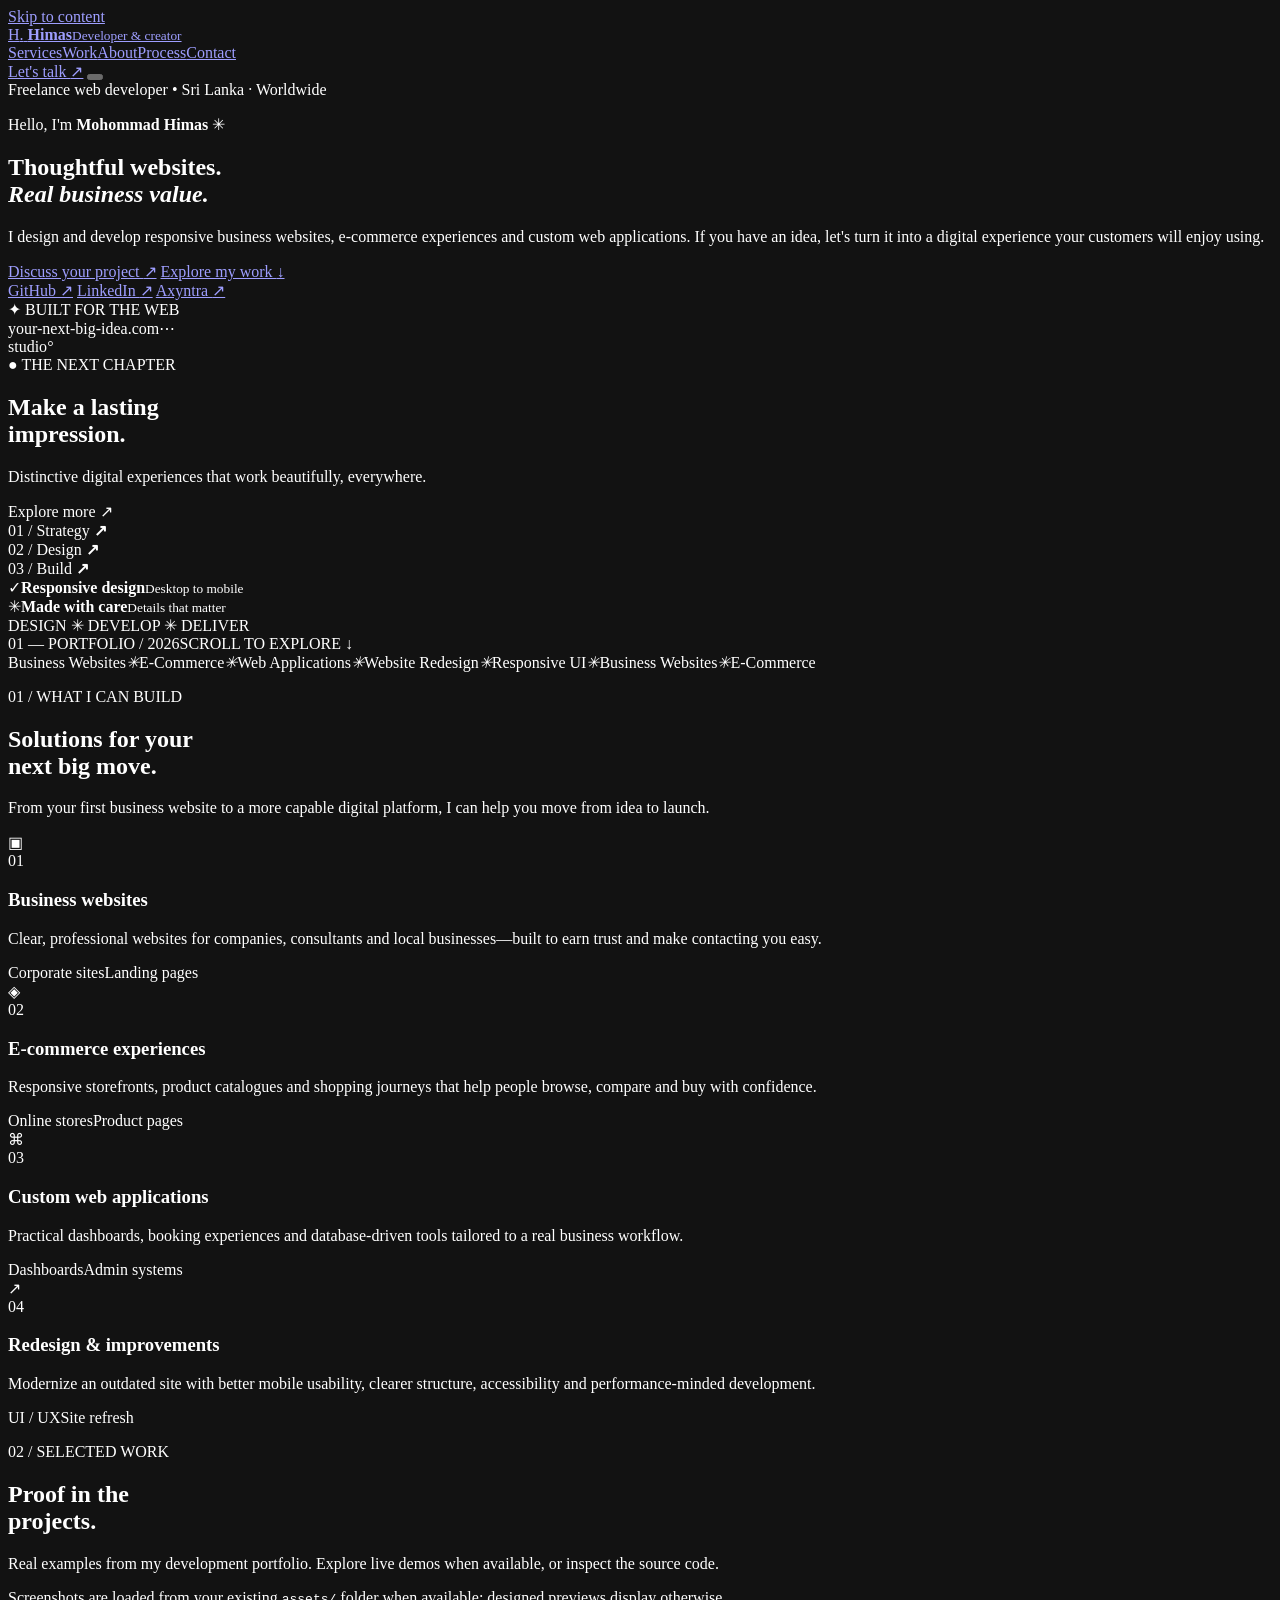
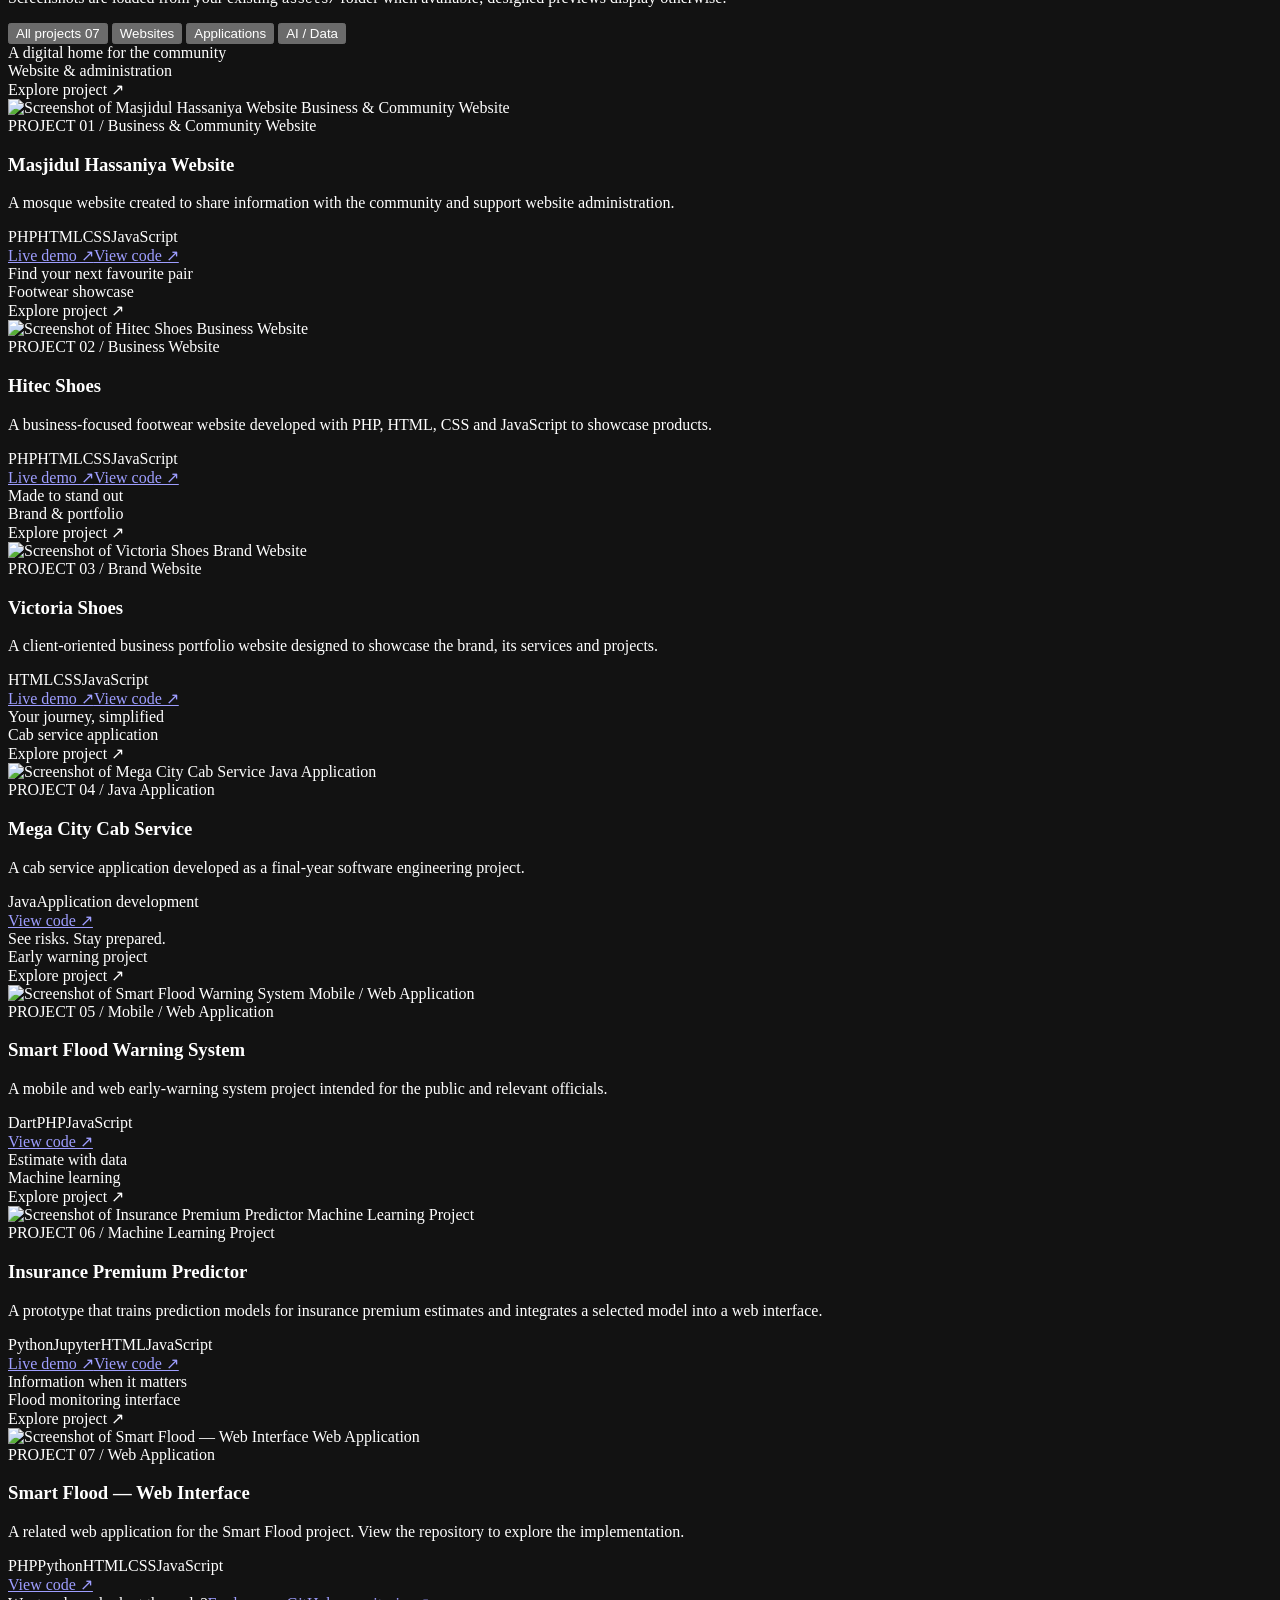
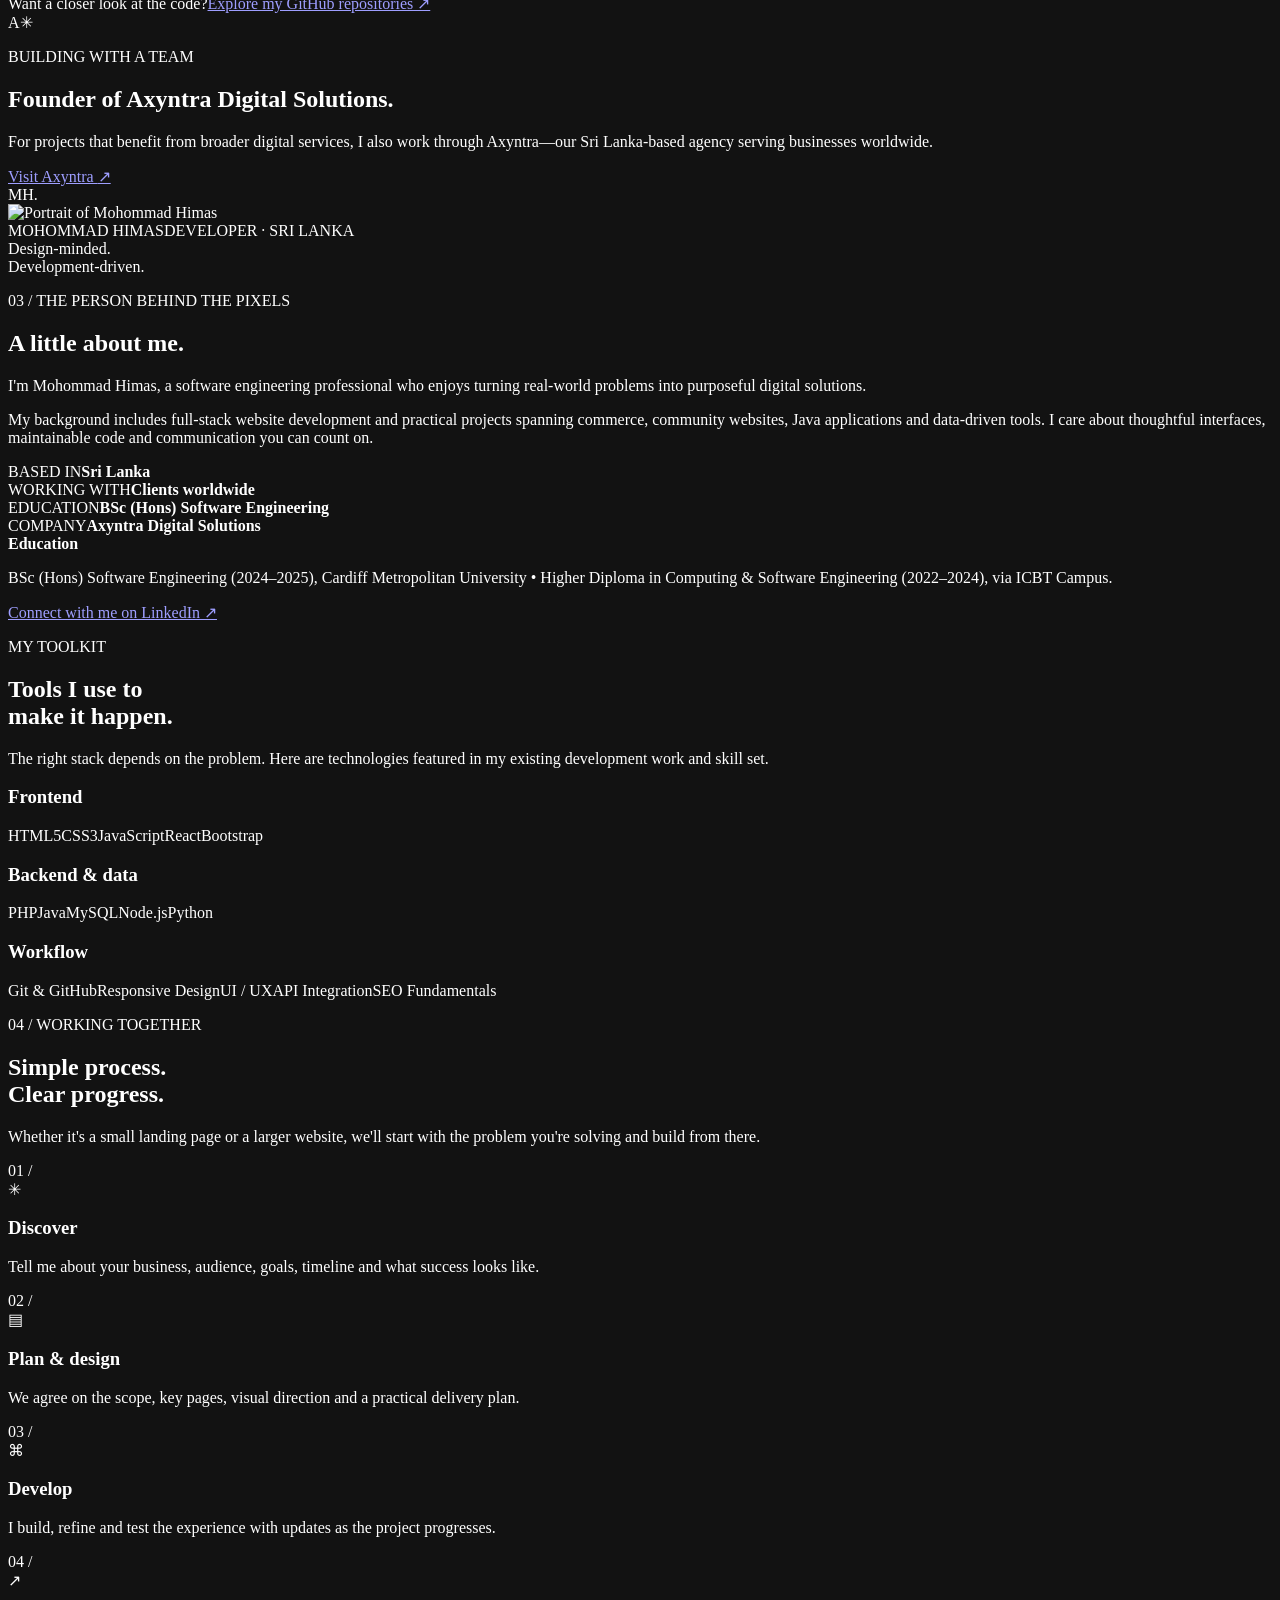
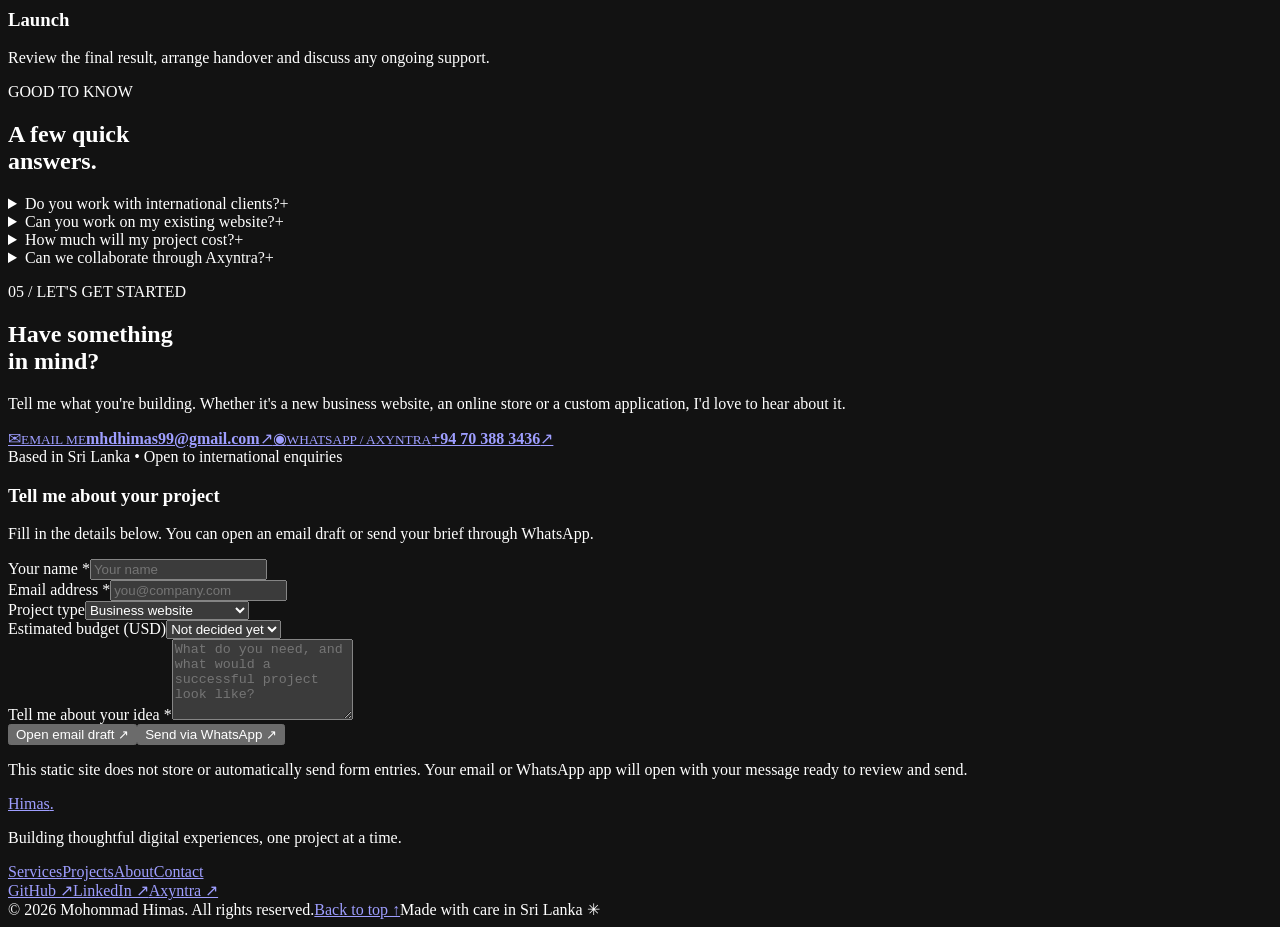
==== index.html @ d4a55860 "Add files via upload" ====
<!doctype html>
<html lang="en">
<head>
  <meta charset="utf-8">
  <meta name="viewport" content="width=device-width, initial-scale=1">
  <meta name="theme-color" content="#090d18">
  <meta name="color-scheme" content="dark">
  <meta name="description" content="Mohommad Himas is a Sri Lanka-based freelance web developer and founder of Axyntra Digital Solutions. Explore business websites, e-commerce projects and custom web apps, and request a project quote.">
  <meta name="author" content="Mohommad Himas">
  <meta name="robots" content="index, follow">
  <link rel="canonical" href="https://himazs.github.io/Himas/">
  <meta property="og:type" content="website">
  <meta property="og:title" content="Mohommad Himas — Freelance Web Developer">
  <meta property="og:description" content="Modern websites, e-commerce experiences and custom web applications. Browse my work and tell me about your project.">
  <meta property="og:url" content="https://himazs.github.io/Himas/">
  <meta name="twitter:card" content="summary">
  <link rel="icon" type="image/svg+xml" href="./assets/favicon.svg">
  <link rel="preconnect" href="https://fonts.googleapis.com">
  <link rel="preconnect" href="https://fonts.gstatic.com" crossorigin>
  <link href="https://fonts.googleapis.com/css2?family=DM+Sans:wght@400;500;600;700&family=Manrope:wght@400;500;600;700;800&display=swap" rel="stylesheet">
  <link rel="stylesheet" href="./styles.css">
  <script type="application/ld+json">{"@context":"https://schema.org","@type":"Person","name":"Mohommad Himas","jobTitle":"Freelance Web Developer","url":"https://himazs.github.io/Himas/","email":"mailto:mhdhimas99@gmail.com","worksFor":{"@type":"Organization","name":"Axyntra Digital Solutions","url":"https://www.axyntra.lk/"},"sameAs":["https://github.com/Himazs","https://www.linkedin.com/in/mohammed-himas/"]}</script>
  <script src="./script.js" defer></script>
  <title>Mohommad Himas — Freelance Web Developer &amp; Axyntra Founder</title>
</head>
<body>
  <a class="skip-link" href="#main">Skip to content</a>
  <div class="site-shell">
    <header class="site-header" id="top">
      <div class="container nav-wrap">
        <a class="wordmark" href="#top" aria-label="Mohommad Himas, home">
          <span class="mark" aria-hidden="true">H<span>.</span></span>
          <span class="mark-text"><strong>Himas</strong><small>Developer &amp; creator</small></span>
        </a>
        <nav class="nav-links" id="primary-nav" aria-label="Primary navigation">
          <a href="#services">Services</a><a href="#work">Work</a><a href="#about">About</a><a href="#process">Process</a><a href="#contact">Contact</a>
        </nav>
        <a class="btn btn-small btn-header" href="#contact">Let's talk <span aria-hidden="true">↗</span></a>
        <button class="menu-toggle" type="button" aria-controls="primary-nav" aria-expanded="false" aria-label="Open navigation menu">
          <span></span><span></span><span></span>
        </button>
      </div>
    </header>

    <main id="main">
      <section class="hero" aria-labelledby="hero-title">
        <div class="hero-glow" aria-hidden="true"></div>
        <div class="container hero-grid">
          <div class="hero-copy">
            <div class="eyebrow"><span class="status-dot"></span> Freelance web developer • Sri Lanka · Worldwide</div>
            <p class="hero-hello">Hello, I'm <strong>Mohommad Himas</strong> <span class="wave" aria-hidden="true">✳</span></p>
            <h1 id="hero-title">Thoughtful websites.<br><em>Real business value.</em></h1>
            <p class="hero-description">I design and develop responsive business websites, e-commerce experiences and custom web applications. If you have an idea, let's turn it into a digital experience your customers will enjoy using.</p>
            <div class="hero-actions">
              <a href="#contact" class="btn btn-primary">Discuss your project <span aria-hidden="true">↗</span></a>
              <a href="#work" class="btn btn-outline">Explore my work <span aria-hidden="true">↓</span></a>
            </div>
            <div class="hero-socials" aria-label="Professional links">
              <a href="https://github.com/Himazs" target="_blank" rel="noopener noreferrer">GitHub <span aria-hidden="true">↗</span></a>
              <a href="https://www.linkedin.com/in/mohammed-himas/" target="_blank" rel="noopener noreferrer">LinkedIn <span aria-hidden="true">↗</span></a>
              <a href="https://www.axyntra.lk/" target="_blank" rel="noopener noreferrer">Axyntra <span aria-hidden="true">↗</span></a>
            </div>
          </div>
          <div class="hero-showcase" aria-label="Illustrative website design preview">
            <div class="orbit orbit-one"></div><div class="orbit orbit-two"></div>
            <div class="showcase-top-label"><span class="sparkle" aria-hidden="true">✦</span> BUILT FOR THE WEB</div>
            <div class="showcase-browser">
              <div class="browser-bar"><span class="browser-dots"><i></i><i></i><i></i></span><span class="browser-url">your-next-big-idea.com</span><span class="browser-menu">⋯</span></div>
              <div class="browser-inside">
                <div class="browser-header"><span class="demo-logo">studio<span>°</span></span><div class="demo-nav"><span></span><span></span><span></span></div><span class="demo-cta"></span></div>
                <div class="demo-main"><div class="demo-badge">● THE NEXT CHAPTER</div><h2>Make a <span>lasting</span><br>impression.</h2><p>Distinctive digital experiences that work beautifully, everywhere.</p><div class="demo-button">Explore more <span>↗</span></div></div>
                <div class="demo-cards"><div><span>01 /</span> Strategy <b>↗</b></div><div><span>02 /</span> Design <b>↗</b></div><div><span>03 /</span> Build <b>↗</b></div></div>
              </div>
            </div>
            <div class="float-card float-card-a"><span class="mini-ico">✓</span><span><strong>Responsive design</strong><small>Desktop to mobile</small></span></div>
            <div class="float-card float-card-b"><span class="mini-star">✳</span><span><strong>Made with care</strong><small>Details that matter</small></span></div>
            <div class="showcase-footer">DESIGN <span>✳</span> DEVELOP <span>✳</span> DELIVER</div>
          </div>
        </div>
        <div class="container hero-bottom"><span>01 — PORTFOLIO / 2026</span><span>SCROLL TO EXPLORE <span aria-hidden="true">↓</span></span></div>
      </section>

      <section class="ticker" aria-label="Primary services"><div class="ticker-inner"><span>Business Websites</span><i>✳</i><span>E-Commerce</span><i>✳</i><span>Web Applications</span><i>✳</i><span>Website Redesign</span><i>✳</i><span>Responsive UI</span><i>✳</i><span>Business Websites</span><i>✳</i><span>E-Commerce</span></div></section>

      <section class="section services-section" id="services" aria-labelledby="services-title">
        <div class="container">
          <div class="section-top"><div><p class="section-kicker"><span>01</span> / WHAT I CAN BUILD</p><h2 id="services-title" class="section-heading">Solutions for your<br><span>next big move.</span></h2></div><p class="section-intro">From your first business website to a more capable digital platform, I can help you move from idea to launch.</p></div>
          <div class="services-grid">
            <article class="service-card"><div class="service-icon">▣</div><div class="service-number">01</div><h3>Business websites</h3><p>Clear, professional websites for companies, consultants and local businesses—built to earn trust and make contacting you easy.</p><div class="service-tags"><span>Corporate sites</span><span>Landing pages</span></div></article>
            <article class="service-card"><div class="service-icon">◈</div><div class="service-number">02</div><h3>E-commerce experiences</h3><p>Responsive storefronts, product catalogues and shopping journeys that help people browse, compare and buy with confidence.</p><div class="service-tags"><span>Online stores</span><span>Product pages</span></div></article>
            <article class="service-card"><div class="service-icon">⌘</div><div class="service-number">03</div><h3>Custom web applications</h3><p>Practical dashboards, booking experiences and database-driven tools tailored to a real business workflow.</p><div class="service-tags"><span>Dashboards</span><span>Admin systems</span></div></article>
            <article class="service-card"><div class="service-icon">↗</div><div class="service-number">04</div><h3>Redesign &amp; improvements</h3><p>Modernize an outdated site with better mobile usability, clearer structure, accessibility and performance-minded development.</p><div class="service-tags"><span>UI / UX</span><span>Site refresh</span></div></article>
          </div>
        </div>
      </section>

      <section class="section work-section" id="work" aria-labelledby="work-title">
        <div class="container">
          <div class="section-top"><div><p class="section-kicker"><span>02</span> / SELECTED WORK</p><h2 class="section-heading" id="work-title">Proof in the<br><span>projects.</span></h2></div><div class="work-intro"><p>Real examples from my development portfolio. Explore live demos when available, or inspect the source code.</p><p class="work-note">Screenshots are loaded from your existing <code>assets/</code> folder when available; designed previews display otherwise.</p></div></div>
          <div class="filter-bar" role="group" aria-label="Filter portfolio projects">
            <button class="filter-chip is-active" type="button" data-filter="all" aria-pressed="true">All projects <span>07</span></button>
            <button class="filter-chip" type="button" data-filter="website" aria-pressed="false">Websites</button>
            <button class="filter-chip" type="button" data-filter="app" aria-pressed="false">Applications</button>
            <button class="filter-chip" type="button" data-filter="ai" aria-pressed="false">AI / Data</button>
          </div>
          <div class="projects-grid" id="project-grid">
            <!-- BEGIN PROJECT CARDS: editable in index.html -->
            <article class="project-card" data-category="website">
  <div class="project-visual mosque">
    <div class="project-preview" aria-hidden="true"><div class="preview-bar"><i></i><i></i><i></i></div><div class="preview-content"><div class="preview-title">A digital home for the community</div><div class="preview-subtitle">Website &amp; administration</div><div class="preview-pill">Explore project ↗</div><div class="preview-orb"></div></div></div>
    <img class="project-shot" src="./assets/mosque/palli.png" alt="Screenshot of Masjidul Hassaniya Website" loading="lazy" decoding="async">
    <span class="project-kind">Business &amp; Community Website</span>
  </div>
  <div class="project-info"><div class="project-meta">PROJECT 01 / Business &amp; Community Website</div><h3>Masjidul Hassaniya Website</h3><p>A mosque website created to share information with the community and support website administration.</p><div class="project-stack"><span>PHP</span><span>HTML</span><span>CSS</span><span>JavaScript</span></div><div class="project-links"><a href="https://www.masjidulhassaniya.lk/" target="_blank" rel="noopener noreferrer">Live demo ↗</a><a class="secondary-link" href="https://github.com/Himazs/masjidul_hasaniya_jumma_mosque" target="_blank" rel="noopener noreferrer">View code ↗</a></div></div>
</article>
<article class="project-card" data-category="website">
  <div class="project-visual hitec">
    <div class="project-preview" aria-hidden="true"><div class="preview-bar"><i></i><i></i><i></i></div><div class="preview-content"><div class="preview-title">Find your next favourite pair</div><div class="preview-subtitle">Footwear showcase</div><div class="preview-pill">Explore project ↗</div><div class="preview-orb"></div></div></div>
    <img class="project-shot" src="./assets/Hitec-Shoes/hero.png" alt="Screenshot of Hitec Shoes" loading="lazy" decoding="async">
    <span class="project-kind">Business Website</span>
  </div>
  <div class="project-info"><div class="project-meta">PROJECT 02 / Business Website</div><h3>Hitec Shoes</h3><p>A business-focused footwear website developed with PHP, HTML, CSS and JavaScript to showcase products.</p><div class="project-stack"><span>PHP</span><span>HTML</span><span>CSS</span><span>JavaScript</span></div><div class="project-links"><a href="https://himazs.github.io/Hitec-Shoes/" target="_blank" rel="noopener noreferrer">Live demo ↗</a><a class="secondary-link" href="https://github.com/Himazs/Hitec-Shoes" target="_blank" rel="noopener noreferrer">View code ↗</a></div></div>
</article>
<article class="project-card" data-category="website">
  <div class="project-visual victoria">
    <div class="project-preview" aria-hidden="true"><div class="preview-bar"><i></i><i></i><i></i></div><div class="preview-content"><div class="preview-title">Made to stand out</div><div class="preview-subtitle">Brand &amp; portfolio</div><div class="preview-pill">Explore project ↗</div><div class="preview-orb"></div></div></div>
    <img class="project-shot" src="./assets/Victoria/hero.png" alt="Screenshot of Victoria Shoes" loading="lazy" decoding="async">
    <span class="project-kind">Brand Website</span>
  </div>
  <div class="project-info"><div class="project-meta">PROJECT 03 / Brand Website</div><h3>Victoria Shoes</h3><p>A client-oriented business portfolio website designed to showcase the brand, its services and projects.</p><div class="project-stack"><span>HTML</span><span>CSS</span><span>JavaScript</span></div><div class="project-links"><a href="https://himazs.github.io/Victoria_Shoes/" target="_blank" rel="noopener noreferrer">Live demo ↗</a><a class="secondary-link" href="https://github.com/Himazs/Victoria_Shoes" target="_blank" rel="noopener noreferrer">View code ↗</a></div></div>
</article>
<article class="project-card" data-category="app">
  <div class="project-visual megacity">
    <div class="project-preview" aria-hidden="true"><div class="preview-bar"><i></i><i></i><i></i></div><div class="preview-content"><div class="preview-title">Your journey, simplified</div><div class="preview-subtitle">Cab service application</div><div class="preview-pill">Explore project ↗</div><div class="preview-orb"></div></div></div>
    <img class="project-shot" src="./assets/Megacity/cab.png" alt="Screenshot of Mega City Cab Service" loading="lazy" decoding="async">
    <span class="project-kind">Java Application</span>
  </div>
  <div class="project-info"><div class="project-meta">PROJECT 04 / Java Application</div><h3>Mega City Cab Service</h3><p>A cab service application developed as a final-year software engineering project.</p><div class="project-stack"><span>Java</span><span>Application development</span></div><div class="project-links"><a class="secondary-link" href="https://github.com/Himazs/MegacitycabService" target="_blank" rel="noopener noreferrer">View code ↗</a></div></div>
</article>
<article class="project-card" data-category="app">
  <div class="project-visual flood">
    <div class="project-preview" aria-hidden="true"><div class="preview-bar"><i></i><i></i><i></i></div><div class="preview-content"><div class="preview-title">See risks. Stay prepared.</div><div class="preview-subtitle">Early warning project</div><div class="preview-pill">Explore project ↗</div><div class="preview-orb"></div></div></div>
    <img class="project-shot" src="./assets/Smart_Flood/home.png" alt="Screenshot of Smart Flood Warning System" loading="lazy" decoding="async">
    <span class="project-kind">Mobile / Web Application</span>
  </div>
  <div class="project-info"><div class="project-meta">PROJECT 05 / Mobile / Web Application</div><h3>Smart Flood Warning System</h3><p>A mobile and web early-warning system project intended for the public and relevant officials.</p><div class="project-stack"><span>Dart</span><span>PHP</span><span>JavaScript</span></div><div class="project-links"><a class="secondary-link" href="https://github.com/Himazs/Smart_Flood" target="_blank" rel="noopener noreferrer">View code ↗</a></div></div>
</article>
<article class="project-card" data-category="ai">
  <div class="project-visual insurance">
    <div class="project-preview" aria-hidden="true"><div class="preview-bar"><i></i><i></i><i></i></div><div class="preview-content"><div class="preview-title">Estimate with data</div><div class="preview-subtitle">Machine learning</div><div class="preview-pill">Explore project ↗</div><div class="preview-orb"></div></div></div>
    <img class="project-shot" src="./assets/Insurance/iq.png" alt="Screenshot of Insurance Premium Predictor" loading="lazy" decoding="async">
    <span class="project-kind">Machine Learning Project</span>
  </div>
  <div class="project-info"><div class="project-meta">PROJECT 06 / Machine Learning Project</div><h3>Insurance Premium Predictor</h3><p>A prototype that trains prediction models for insurance premium estimates and integrates a selected model into a web interface.</p><div class="project-stack"><span>Python</span><span>Jupyter</span><span>HTML</span><span>JavaScript</span></div><div class="project-links"><a href="https://himazs.github.io/Insurance_Amount_Prediction/" target="_blank" rel="noopener noreferrer">Live demo ↗</a><a class="secondary-link" href="https://github.com/Himazs/Insurance_Amount_Prediction" target="_blank" rel="noopener noreferrer">View code ↗</a></div></div>
</article>
<article class="project-card" data-category="app">
  <div class="project-visual floodweb">
    <div class="project-preview" aria-hidden="true"><div class="preview-bar"><i></i><i></i><i></i></div><div class="preview-content"><div class="preview-title">Information when it matters</div><div class="preview-subtitle">Flood monitoring interface</div><div class="preview-pill">Explore project ↗</div><div class="preview-orb"></div></div></div>
    <img class="project-shot" src="./assets/Smart_Flood/web.png" alt="Screenshot of Smart Flood — Web Interface" loading="lazy" decoding="async">
    <span class="project-kind">Web Application</span>
  </div>
  <div class="project-info"><div class="project-meta">PROJECT 07 / Web Application</div><h3>Smart Flood — Web Interface</h3><p>A related web application for the Smart Flood project. View the repository to explore the implementation.</p><div class="project-stack"><span>PHP</span><span>Python</span><span>HTML</span><span>CSS</span><span>JavaScript</span></div><div class="project-links"><a class="secondary-link" href="https://github.com/Himazs/Smart_Flood_Webapp" target="_blank" rel="noopener noreferrer">View code ↗</a></div></div>
</article>
            <!-- END PROJECT CARDS -->
          </div>
          <div class="work-bottom"><span>Want a closer look at the code?</span><a href="https://github.com/Himazs?tab=repositories" target="_blank" rel="noopener noreferrer" class="text-link">Explore my GitHub repositories ↗</a></div>
        </div>
      </section>

      <section class="agency-strip" aria-labelledby="agency-title"><div class="container agency-grid"><div class="agency-logo" aria-hidden="true">A<span>✳</span></div><div><p class="section-kicker">BUILDING WITH A TEAM</p><h2 id="agency-title">Founder of <span>Axyntra Digital Solutions.</span></h2><p>For projects that benefit from broader digital services, I also work through Axyntra—our Sri Lanka-based agency serving businesses worldwide.</p></div><a href="https://www.axyntra.lk/" class="btn btn-outline agency-btn" target="_blank" rel="noopener noreferrer">Visit Axyntra <span aria-hidden="true">↗</span></a></div></section>

      <section class="section about-section" id="about" aria-labelledby="about-title"><div class="container about-grid">
        <div class="about-visual"><div class="portrait-panel"><div class="portrait-halo"></div><div class="portrait-monogram" aria-hidden="true">MH<span>.</span></div><img class="portrait-image" src="./profile.png" alt="Portrait of Mohommad Himas" loading="lazy"><div class="portrait-caption"><span>MOHOMMAD HIMAS</span><span>DEVELOPER · SRI LANKA</span></div></div><div class="about-note">Design-minded.<br><span>Development-driven.</span></div></div>
        <div class="about-copy"><p class="section-kicker"><span>03</span> / THE PERSON BEHIND THE PIXELS</p><h2 id="about-title" class="section-heading">A little about <span>me.</span></h2><p class="about-lead">I'm Mohommad Himas, a software engineering professional who enjoys turning real-world problems into purposeful digital solutions.</p><p>My background includes full-stack website development and practical projects spanning commerce, community websites, Java applications and data-driven tools. I care about thoughtful interfaces, maintainable code and communication you can count on.</p><div class="facts-grid"><div><span class="fact-label">BASED IN</span><strong>Sri Lanka</strong></div><div><span class="fact-label">WORKING WITH</span><strong>Clients worldwide</strong></div><div><span class="fact-label">EDUCATION</span><strong>BSc (Hons) Software Engineering</strong></div><div><span class="fact-label">COMPANY</span><strong>Axyntra Digital Solutions</strong></div></div><div class="education-note"><strong>Education</strong><p>BSc (Hons) Software Engineering (2024–2025), Cardiff Metropolitan University • Higher Diploma in Computing &amp; Software Engineering (2022–2024), via ICBT Campus.</p></div><a class="text-link" href="https://www.linkedin.com/in/mohammed-himas/" target="_blank" rel="noopener noreferrer">Connect with me on LinkedIn ↗</a></div>
      </div></section>

      <section class="section toolkit-section" aria-labelledby="toolkit-title"><div class="container toolkit-wrap"><div><p class="section-kicker">MY TOOLKIT</p><h2 class="section-heading" id="toolkit-title">Tools I use to<br><span>make it happen.</span></h2><p class="toolkit-intro">The right stack depends on the problem. Here are technologies featured in my existing development work and skill set.</p></div><div class="toolkit-items"><div class="toolkit-group"><h3>Frontend</h3><div class="chips"><span>HTML5</span><span>CSS3</span><span>JavaScript</span><span>React</span><span>Bootstrap</span></div></div><div class="toolkit-group"><h3>Backend &amp; data</h3><div class="chips"><span>PHP</span><span>Java</span><span>MySQL</span><span>Node.js</span><span>Python</span></div></div><div class="toolkit-group"><h3>Workflow</h3><div class="chips"><span>Git &amp; GitHub</span><span>Responsive Design</span><span>UI / UX</span><span>API Integration</span><span>SEO Fundamentals</span></div></div></div></div></section>

      <section class="section process-section" id="process" aria-labelledby="process-title"><div class="container"><div class="section-top"><div><p class="section-kicker"><span>04</span> / WORKING TOGETHER</p><h2 class="section-heading" id="process-title">Simple process.<br><span>Clear progress.</span></h2></div><p class="section-intro">Whether it's a small landing page or a larger website, we'll start with the problem you're solving and build from there.</p></div><div class="process-grid"><div class="process-step"><span class="step-index">01 /</span><div class="step-symbol">✳</div><h3>Discover</h3><p>Tell me about your business, audience, goals, timeline and what success looks like.</p></div><div class="process-step"><span class="step-index">02 /</span><div class="step-symbol">▤</div><h3>Plan &amp; design</h3><p>We agree on the scope, key pages, visual direction and a practical delivery plan.</p></div><div class="process-step"><span class="step-index">03 /</span><div class="step-symbol">⌘</div><h3>Develop</h3><p>I build, refine and test the experience with updates as the project progresses.</p></div><div class="process-step"><span class="step-index">04 /</span><div class="step-symbol">↗</div><h3>Launch</h3><p>Review the final result, arrange handover and discuss any ongoing support.</p></div></div></div></section>

      <section class="section faq-section" aria-labelledby="faq-title"><div class="container faq-grid"><div><p class="section-kicker">GOOD TO KNOW</p><h2 class="section-heading" id="faq-title">A few quick<br><span>answers.</span></h2></div><div class="faq-list"><details><summary>Do you work with international clients?<span>+</span></summary><p>Yes. I'm based in Sri Lanka and open to discussing remote website and application projects with clients worldwide.</p></details><details><summary>Can you work on my existing website?<span>+</span></summary><p>Yes. Share the website URL and the improvements you need. I'll review the scope and suggest a suitable approach.</p></details><details><summary>How much will my project cost?<span>+</span></summary><p>Pricing depends on the required pages, features, integrations and delivery timeline. Send your requirements for a tailored quotation.</p></details><details><summary>Can we collaborate through Axyntra?<span>+</span></summary><p>Yes. For wider digital needs, we can discuss working through Axyntra Digital Solutions.</p></details></div></div></section>

      <section class="section contact-section" id="contact" aria-labelledby="contact-title"><div class="container contact-grid"><div class="contact-copy"><p class="section-kicker"><span>05</span> / LET'S GET STARTED</p><h2 class="section-heading" id="contact-title">Have something<br><span>in mind?</span></h2><p>Tell me what you're building. Whether it's a new business website, an online store or a custom application, I'd love to hear about it.</p><div class="contact-methods"><a href="mailto:mhdhimas99@gmail.com"><span class="contact-method-icon">✉</span><span><small>EMAIL ME</small><strong>mhdhimas99@gmail.com</strong></span><span class="method-arrow">↗</span></a><a href="https://wa.me/94703883436" target="_blank" rel="noopener noreferrer"><span class="contact-method-icon">◉</span><span><small>WHATSAPP / AXYNTRA</small><strong>+94 70 388 3436</strong></span><span class="method-arrow">↗</span></a></div><div class="contact-outro">Based in Sri Lanka <span>•</span> Open to international enquiries</div></div>
        <div class="form-panel"><div class="form-heading"><h3>Tell me about your project</h3><p>Fill in the details below. You can open an email draft or send your brief through WhatsApp.</p></div><form id="inquiry-form"><div class="form-row"><div class="field"><label for="client-name">Your name <span>*</span></label><input id="client-name" name="name" type="text" autocomplete="name" required maxlength="120" placeholder="Your name"></div><div class="field"><label for="client-email">Email address <span>*</span></label><input id="client-email" name="email" type="email" autocomplete="email" required maxlength="180" placeholder="you@company.com"></div></div><div class="form-row"><div class="field"><label for="project-kind">Project type</label><select id="project-kind" name="type"><option value="Business website">Business website</option><option value="E-commerce website">E-commerce website</option><option value="Custom web app">Custom web application</option><option value="Website redesign">Website redesign</option><option value="Other / not sure">Other / not sure</option></select></div><div class="field"><label for="project-budget">Estimated budget (USD)</label><select id="project-budget" name="budget"><option value="Not decided">Not decided yet</option><option value="Under $250">Under $250</option><option value="$250–$500">$250–$500</option><option value="$500–$1,000">$500–$1,000</option><option value="$1,000–$3,000">$1,000–$3,000</option><option value="$3,000+">$3,000+</option></select></div></div><div class="field"><label for="project-details">Tell me about your idea <span>*</span></label><textarea id="project-details" name="details" rows="5" required minlength="10" maxlength="3000" placeholder="What do you need, and what would a successful project look like?"></textarea></div><div class="form-actions"><button type="submit" class="btn btn-primary">Open email draft <span aria-hidden="true">↗</span></button><button class="btn btn-outline" type="button" id="whatsapp-brief">Send via WhatsApp <span aria-hidden="true">↗</span></button></div><p class="form-disclaimer" id="form-notice" role="status">This static site does not store or automatically send form entries. Your email or WhatsApp app will open with your message ready to review and send.</p></form></div>
      </div></section>
    </main>

    <footer class="site-footer"><div class="container"><div class="footer-top"><div><a class="footer-brand" href="#top">Himas<span>.</span></a><p>Building thoughtful digital experiences, one project at a time.</p></div><div class="footer-links" aria-label="Footer links"><a href="#services">Services</a><a href="#work">Projects</a><a href="#about">About</a><a href="#contact">Contact</a></div><div class="footer-links" aria-label="External links"><a href="https://github.com/Himazs" target="_blank" rel="noopener noreferrer">GitHub ↗</a><a href="https://www.linkedin.com/in/mohammed-himas/" target="_blank" rel="noopener noreferrer">LinkedIn ↗</a><a href="https://www.axyntra.lk/" target="_blank" rel="noopener noreferrer">Axyntra ↗</a></div></div><div class="footer-bottom"><span>© <span id="year">2026</span> Mohommad Himas. All rights reserved.</span><a href="#top">Back to top ↑</a><span>Made with care in Sri Lanka ✳</span></div></div></footer>
  </div>
</body>
</html>
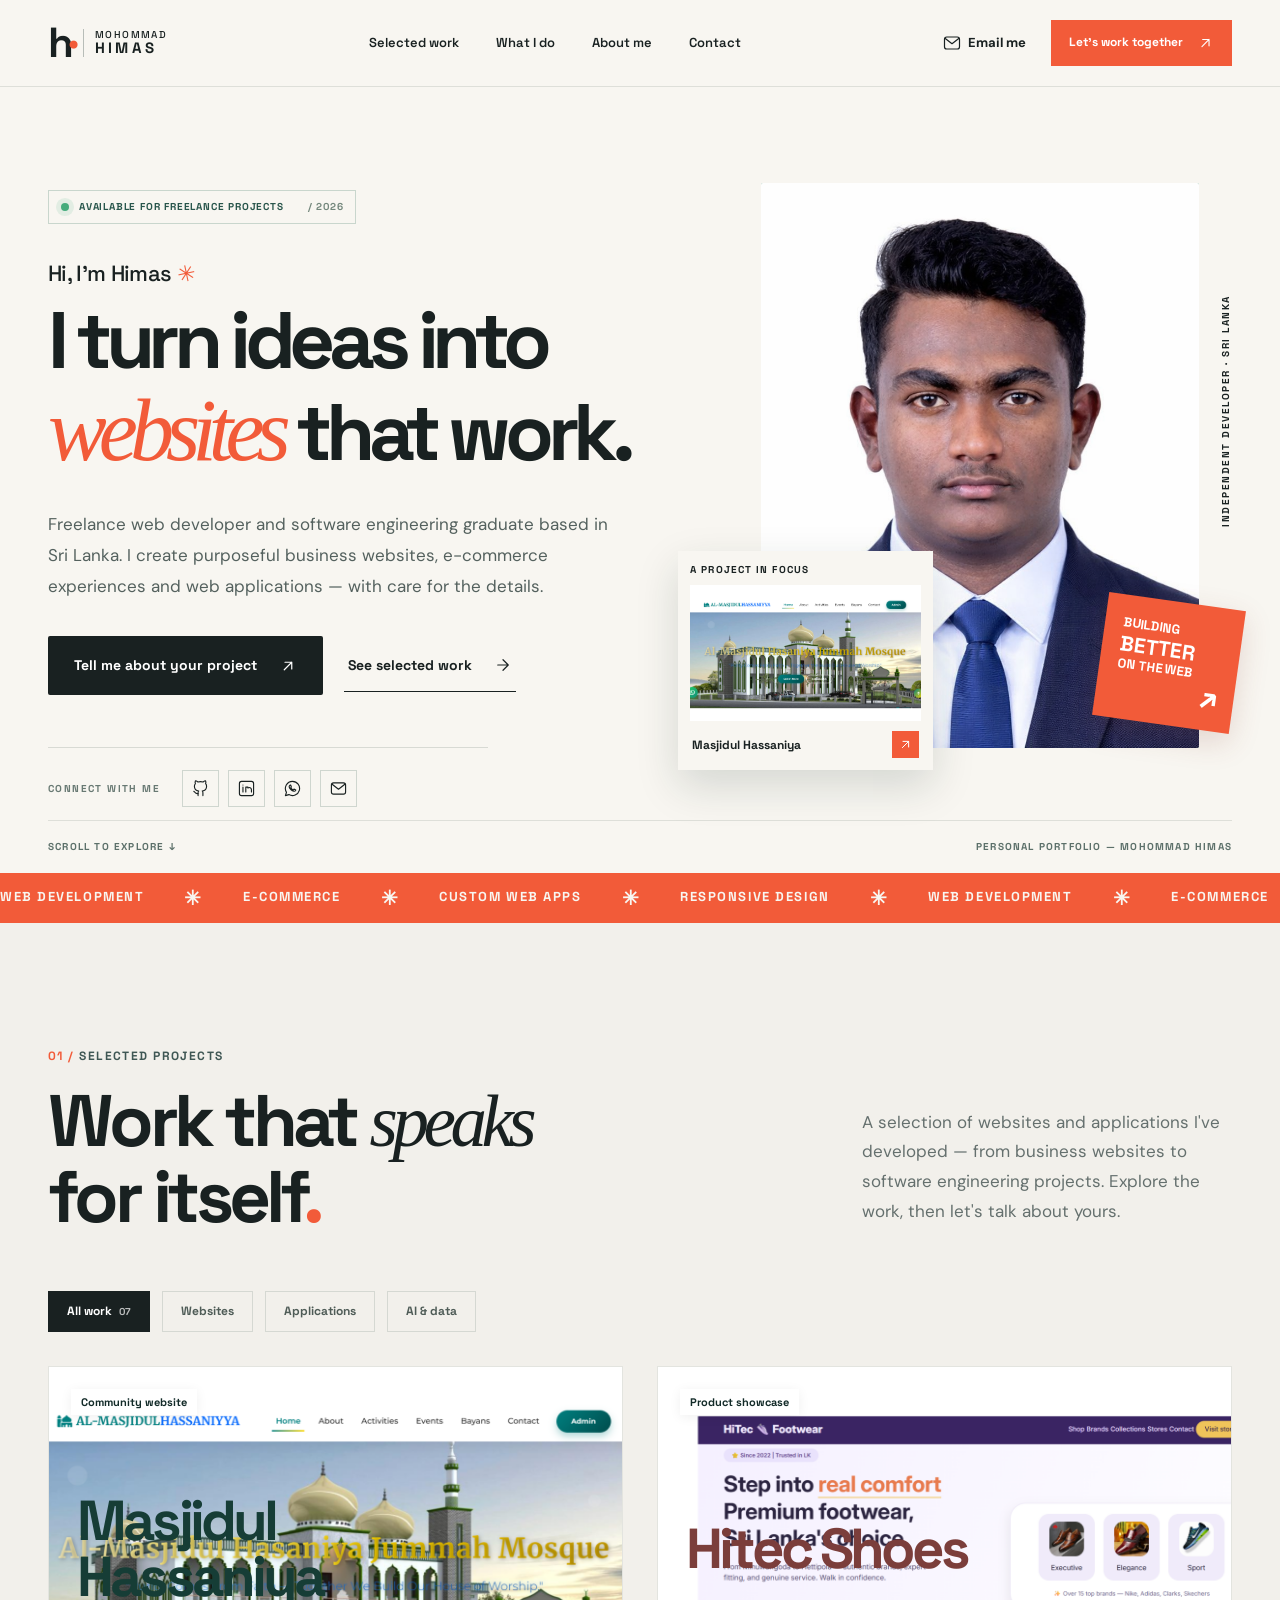
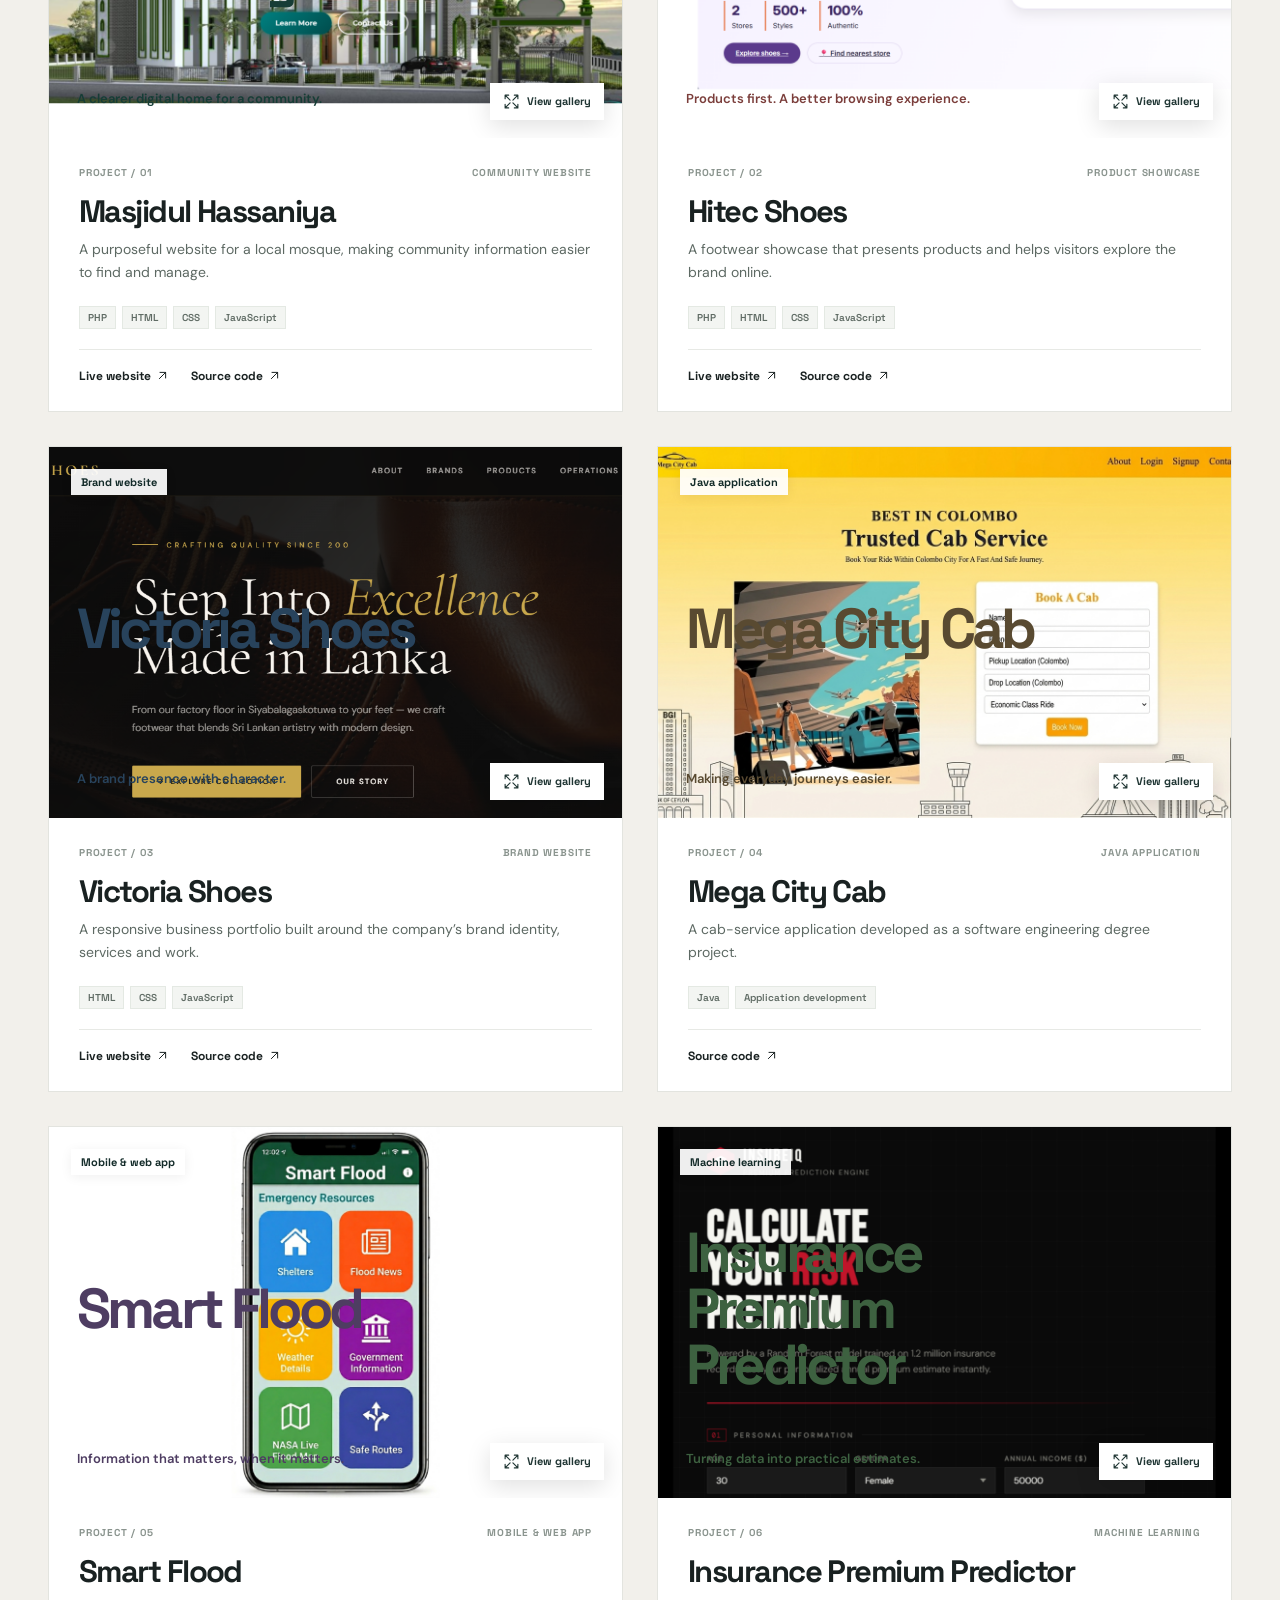
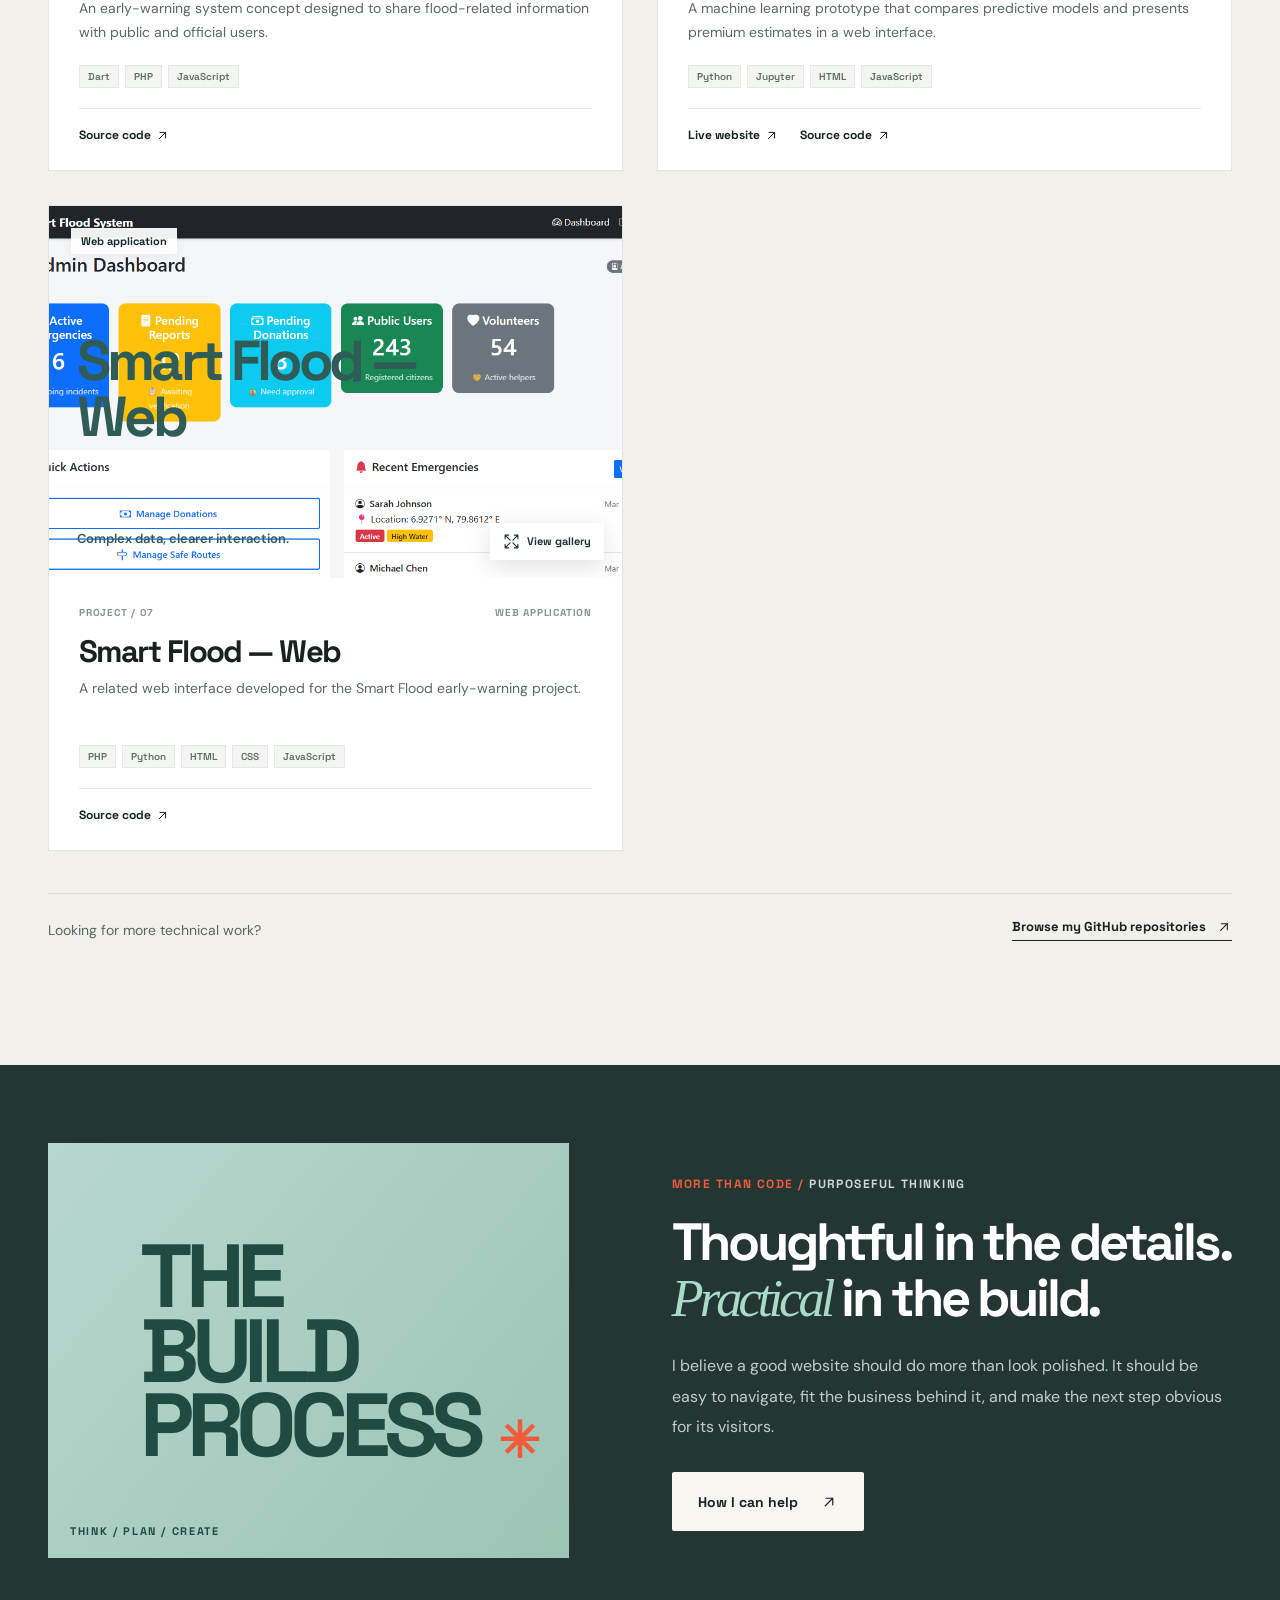
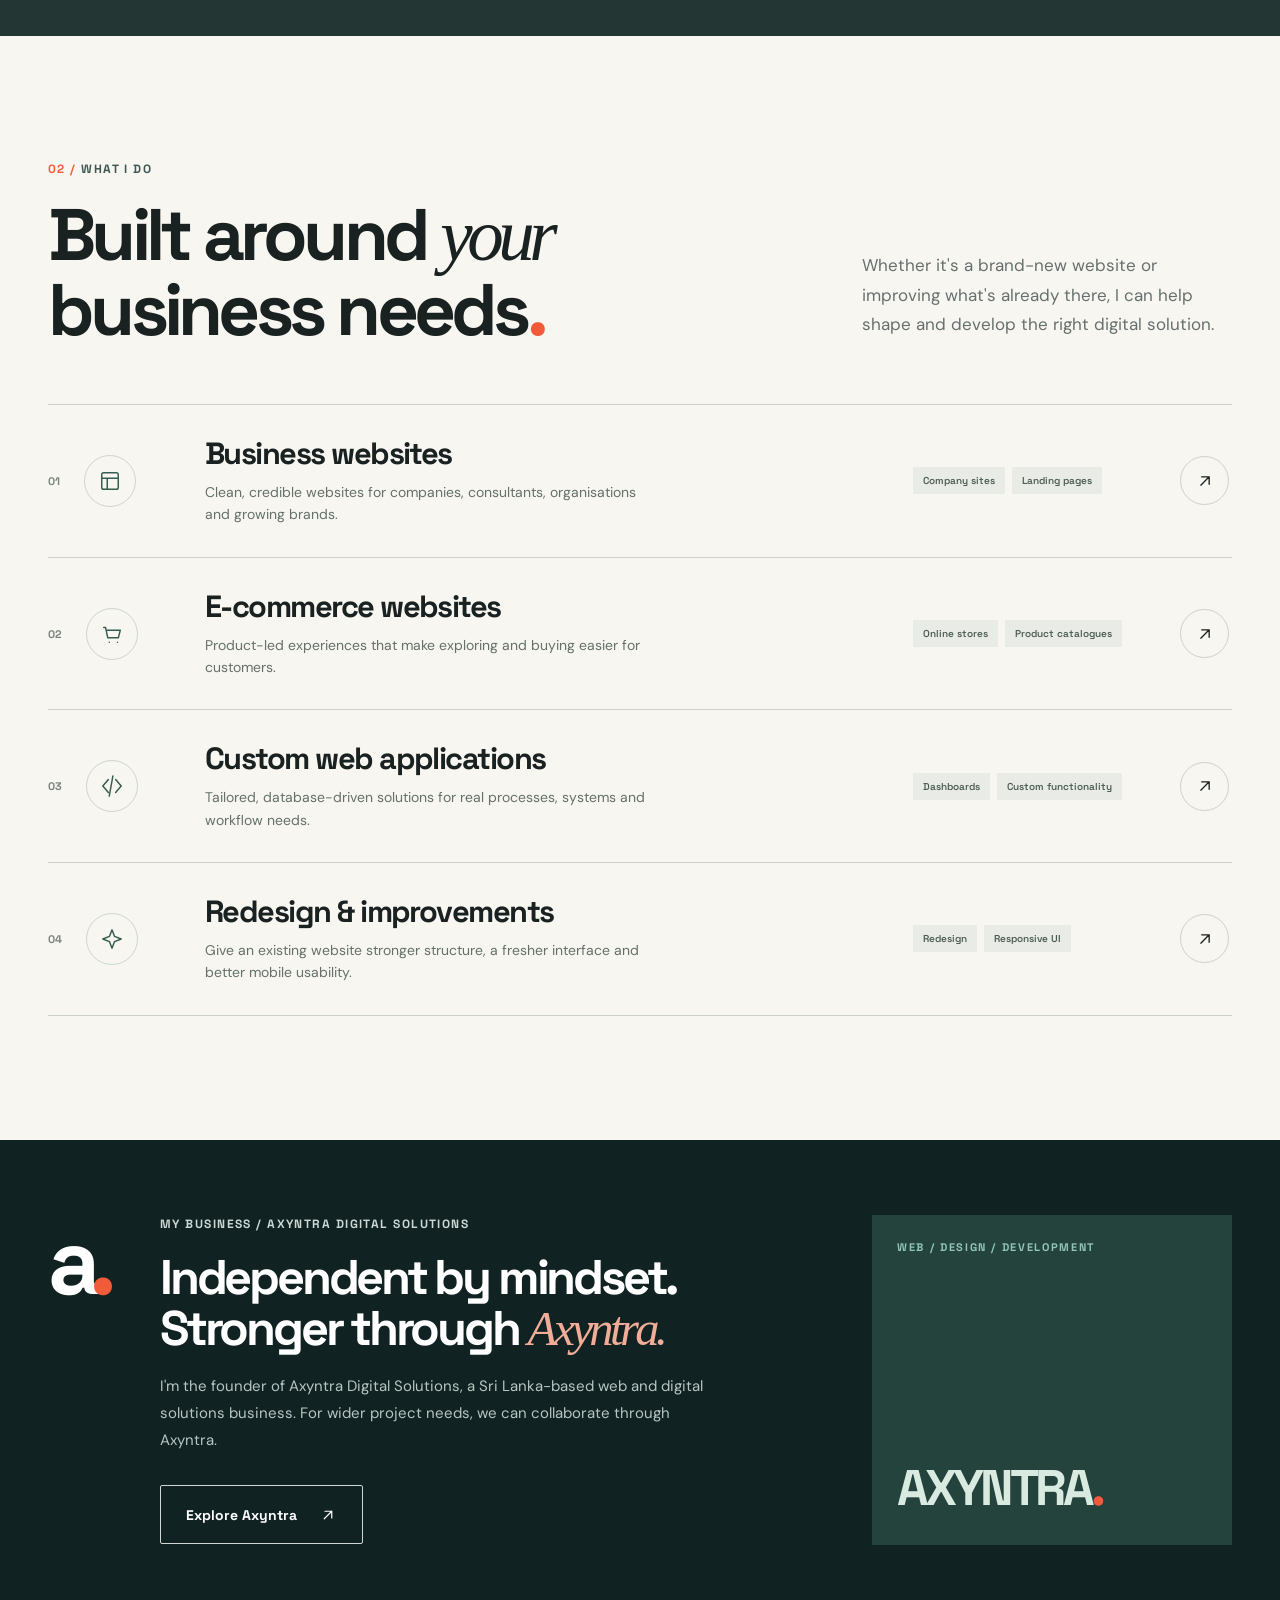
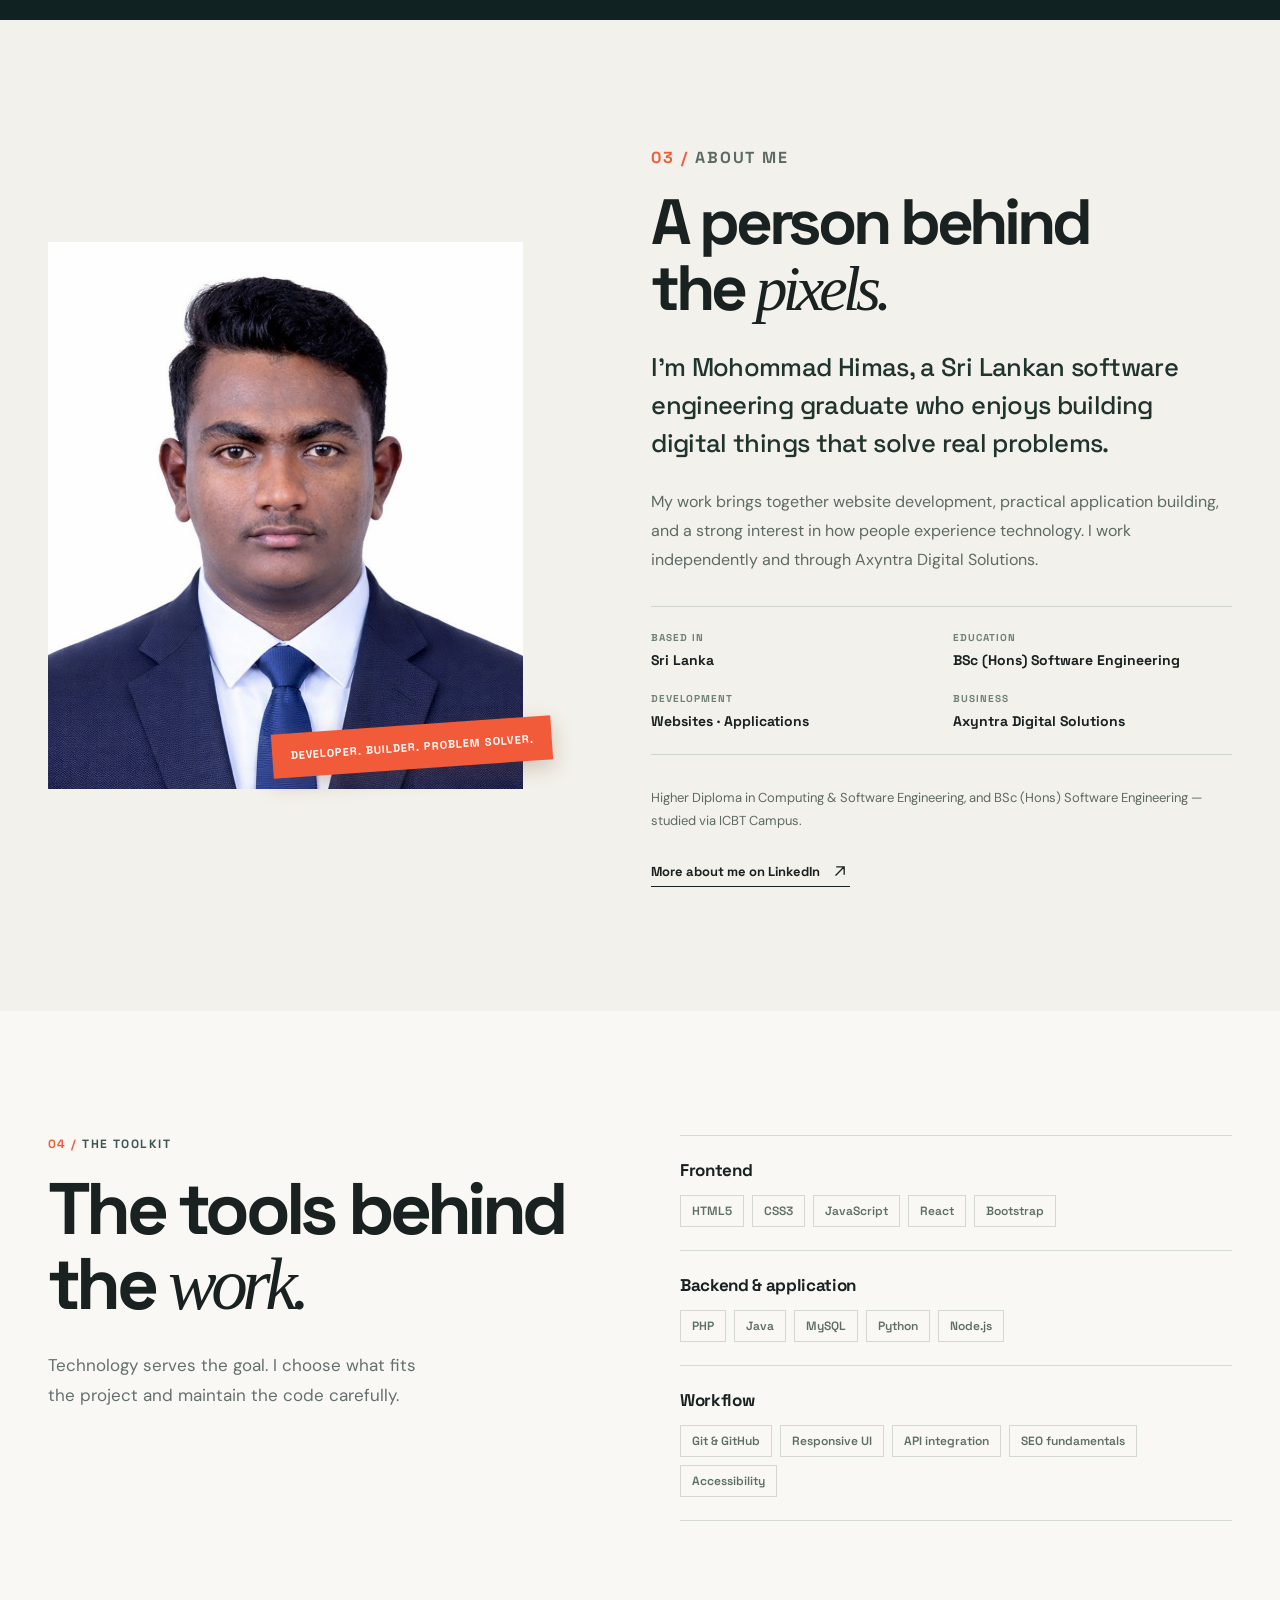
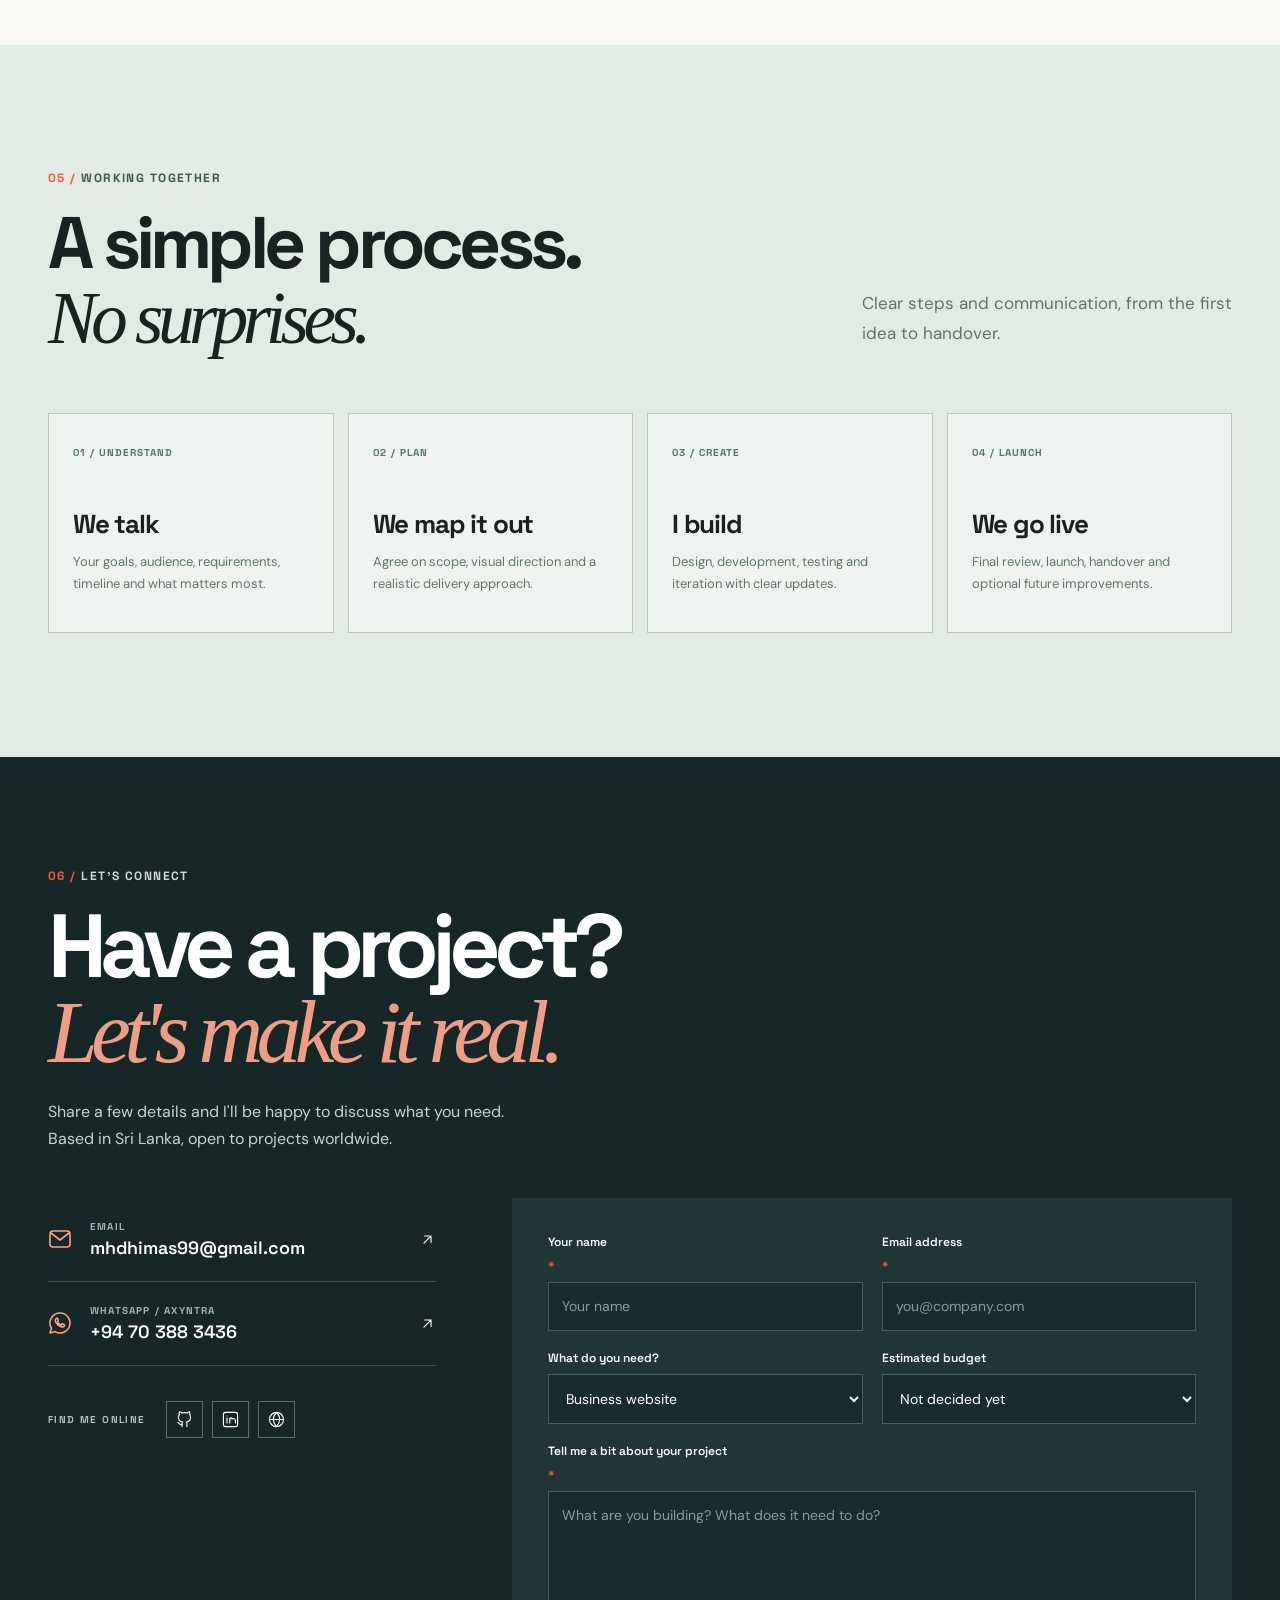
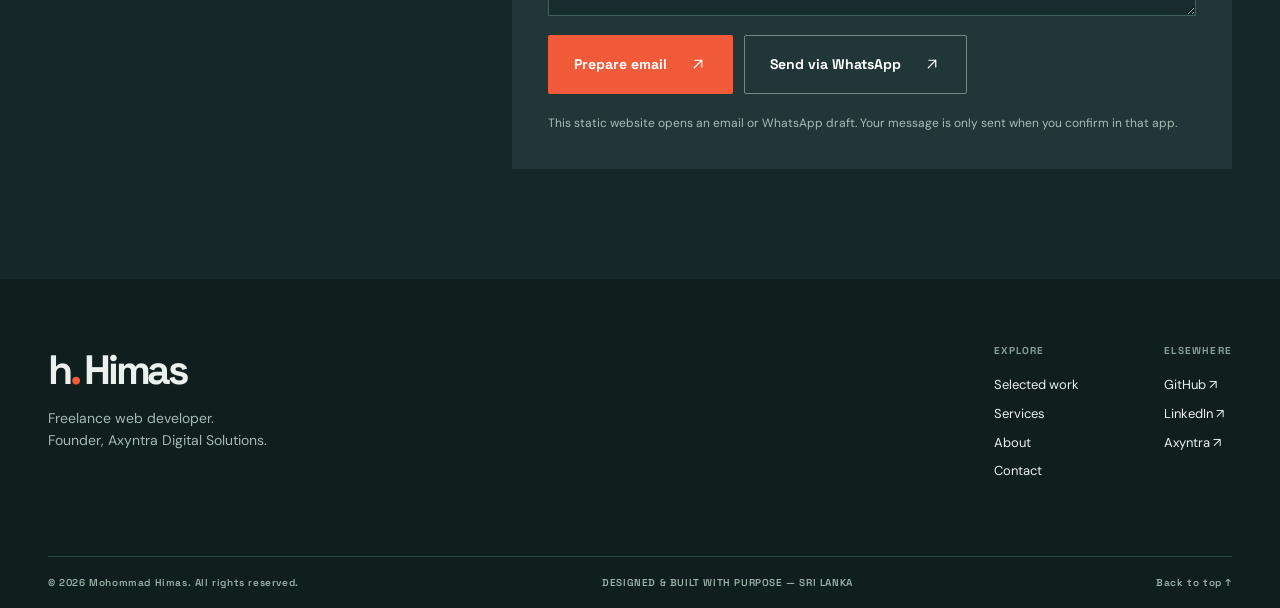
==== commit 063ac23d: "Update index.html" ====
--- a/index.html
+++ b/index.html
@@ -3,189 +3,461 @@
 <head>
   <meta charset="utf-8">
   <meta name="viewport" content="width=device-width, initial-scale=1">
-  <meta name="theme-color" content="#090d18">
-  <meta name="color-scheme" content="dark">
-  <meta name="description" content="Mohommad Himas is a Sri Lanka-based freelance web developer and founder of Axyntra Digital Solutions. Explore business websites, e-commerce projects and custom web apps, and request a project quote.">
+  <meta name="theme-color" content="#f8f6f1">
+  <meta name="description" content="Mohommad Himas — Sri Lanka-based freelance web developer and founder of Axyntra Digital Solutions. Explore real websites, applications and development projects. Request a website quotation.">
   <meta name="author" content="Mohommad Himas">
-  <meta name="robots" content="index, follow">
+  <meta name="robots" content="index,follow">
   <link rel="canonical" href="https://himazs.github.io/Himas/">
   <meta property="og:type" content="website">
-  <meta property="og:title" content="Mohommad Himas — Freelance Web Developer">
-  <meta property="og:description" content="Modern websites, e-commerce experiences and custom web applications. Browse my work and tell me about your project.">
+  <meta property="og:title" content="Mohommad Himas | Freelance Web Developer">
+  <meta property="og:description" content="Websites, e-commerce and practical digital products. View my projects and start a conversation.">
   <meta property="og:url" content="https://himazs.github.io/Himas/">
   <meta name="twitter:card" content="summary">
-  <link rel="icon" type="image/svg+xml" href="./assets/favicon.svg">
+  <link rel="icon" href="./assets/favicon.svg" type="image/svg+xml">
   <link rel="preconnect" href="https://fonts.googleapis.com">
   <link rel="preconnect" href="https://fonts.gstatic.com" crossorigin>
-  <link href="https://fonts.googleapis.com/css2?family=DM+Sans:wght@400;500;600;700&family=Manrope:wght@400;500;600;700;800&display=swap" rel="stylesheet">
-  <link rel="stylesheet" href="./styles.css">
-  <script type="application/ld+json">{"@context":"https://schema.org","@type":"Person","name":"Mohommad Himas","jobTitle":"Freelance Web Developer","url":"https://himazs.github.io/Himas/","email":"mailto:mhdhimas99@gmail.com","worksFor":{"@type":"Organization","name":"Axyntra Digital Solutions","url":"https://www.axyntra.lk/"},"sameAs":["https://github.com/Himazs","https://www.linkedin.com/in/mohammed-himas/"]}</script>
-  <script src="./script.js" defer></script>
-  <title>Mohommad Himas — Freelance Web Developer &amp; Axyntra Founder</title>
+  <link href="https://fonts.googleapis.com/css2?family=DM+Sans:wght@400;500;600;700&family=Space+Grotesk:wght@400;500;600;700&display=swap" rel="stylesheet">
+  <style>
+/* HIMAS — portfolio v3 | pure CSS, no framework or icon CDN */
+:root{--paper:#f8f6f1;--paper2:#efeee9;--ink:#192121;--muted:#65706e;--edge:#dedfd9;--orange:#f25b39;--dark:#172627;--teal:#bddecf;--serif:Georgia,'Times New Roman',serif;--display:'Space Grotesk',Arial,sans-serif;--body:'DM Sans',Arial,sans-serif;--ease:cubic-bezier(.22,1,.36,1)}
+*{box-sizing:border-box}html{scroll-behavior:smooth}body{margin:0;background:var(--paper);color:var(--ink);font-family:var(--body);line-height:1.6;-webkit-font-smoothing:antialiased}button,input,select,textarea{font:inherit}button{cursor:pointer}button:disabled{cursor:not-allowed}a{color:inherit;text-decoration:none}img{max-width:100%;display:block}h1,h2,h3,h4,p{margin-top:0}::selection{background:#f9cbbd;color:#152426}.container{width:min(1360px,calc(100% - 96px));margin-inline:auto}.icon-library{position:absolute;width:0;height:0;overflow:hidden}.icon{width:20px;height:20px;fill:none;stroke:currentColor;stroke-width:1.6;stroke-linecap:round;stroke-linejoin:round;flex:none}.skip-link{position:fixed;z-index:500;top:-60px;left:20px;background:var(--orange);padding:12px 20px;color:#fff}.skip-link:focus{top:16px}:focus-visible{outline:3px solid #168d99;outline-offset:3px}.section{padding:124px 0;scroll-margin-top:85px}.eyebrow{font-family:var(--display);font-weight:700;letter-spacing:.12em;font-size:12px;color:#3f5754;text-transform:uppercase}.eyebrow span{color:var(--orange)}.eyebrow-inverse{color:#cbd8d4}.section-title{font-family:var(--display);font-size:clamp(44px,5.7vw,86px);line-height:1.025;font-weight:700;letter-spacing:-.065em;margin:18px 0 0}.section-title em,.contact-heading h2 em,.studio-copy h2 em,.agency-main h2 em{font-family:var(--serif);font-style:italic;font-weight:400;letter-spacing:-.075em}.accent-point{color:var(--orange)}.section-heading-row{display:flex;align-items:end;justify-content:space-between;gap:80px;margin-bottom:56px}.section-summary{max-width:370px;color:var(--muted);font-size:17px;line-height:1.75;margin:0 0 8px}.button{display:inline-flex;align-items:center;justify-content:center;gap:22px;font-family:var(--display);font-weight:700;font-size:14px;min-height:59px;padding:15px 25px;border-radius:2px;border:1px solid transparent;transition:transform .25s ease,background-color .25s ease,color .25s ease,border-color .25s ease;white-space:nowrap}.button .icon{width:18px;height:18px}.button:hover{transform:translateY(-3px)}.button-dark{background:var(--ink);color:#fff}.button-dark:hover{background:#304647}.button-text{padding-inline:4px;border:none;border-bottom:1px solid var(--ink);border-radius:0;min-height:49px}.button-light{background:var(--paper);color:var(--dark)}.button-orange{background:var(--orange);color:white}.button-orange:hover{background:#d94827}.button-ghost{border-color:#748985;color:#fff;background:transparent}.button-ghost:hover{background:#ffffff18}.button-line-light{border-color:#d1d8d3;color:#fff}.button-line-light:hover{background:#ffffff16}
+/* Header */
+.site-header{position:sticky;top:0;z-index:90;background:rgba(248,246,241,.96);backdrop-filter:blur(20px);border-bottom:1px solid var(--edge)}.header-inner{height:86px;display:flex;align-items:center;justify-content:space-between;gap:30px}.brand{display:flex;align-items:center;gap:11px;flex:none}.brand-monogram{font-family:var(--display);font-size:42px;font-weight:700;letter-spacing:-.13em;line-height:1}.brand-monogram span{color:var(--orange)}.brand-label{border-left:1px solid #b8bdb8;padding-left:11px;font-family:var(--display);line-height:1.12;font-size:10px;font-weight:500;letter-spacing:.14em}.brand-label strong{font-size:15px;letter-spacing:.21em}.desktop-nav{display:flex;gap:37px;align-items:center}.desktop-nav a{font-family:var(--display);font-weight:600;font-size:13px;transition:color .2s}.desktop-nav a:hover,.header-email:hover{color:var(--orange)}.header-right{display:flex;align-items:center;gap:25px}.header-email{display:inline-flex;gap:7px;font-size:13px;font-weight:700;align-items:center}.header-email .icon{width:18px;height:18px}.nav-cta{display:flex;align-items:center;gap:14px;background:var(--orange);color:white;padding:12px 18px;font-family:var(--display);font-weight:700;font-size:12px;min-height:46px;transition:background .2s}.nav-cta:hover{background:#cf482b}.nav-cta .icon{width:17px}.menu-toggle{display:none;border:1px solid var(--edge);background:transparent;width:42px;height:42px;align-items:center;justify-content:center}.mobile-nav[hidden]{display:none!important}.mobile-nav{display:grid;gap:0;border-top:1px solid var(--edge);background:var(--paper);padding:8px 30px 20px}.mobile-nav a{padding:13px 0;font-weight:700;border-bottom:1px solid var(--edge)}
+/* Hero — portrait + genuine project screenshot rather than a fictional browser mockup */
+.hero{position:relative;overflow:hidden;padding-top:78px;background:var(--paper)}.hero-layout{display:grid;grid-template-columns:1.03fr .97fr;gap:42px;min-height:655px}.hero-copy{padding-top:25px;z-index:2}.hero-availability{display:inline-flex;align-items:center;gap:10px;border:1px solid #c9d6cd;border-radius:0;padding:8px 12px;font-family:var(--display);font-size:10px;font-weight:700;letter-spacing:.08em;color:#28554b}.status-pulse{background:#46ac7c;width:8px;height:8px;border-radius:50%;box-shadow:0 0 0 5px #46ac7c1f}.availability-year{margin-left:14px;color:#73877c}.hero-intro{font-family:var(--display);font-size:22px;letter-spacing:-.03em;font-weight:500;margin:32px 0 10px}.hand-drawn{color:var(--orange);display:inline-block;transform:rotate(-12deg)}.hero h1{font-family:var(--display);font-size:clamp(60px,6.25vw,106px);line-height:.99;letter-spacing:-.08em;font-weight:700;max-width:765px;margin:0 0 28px}.hero h1 em{color:var(--orange);font:italic 400 1.1em var(--serif);letter-spacing:-.09em;white-space:nowrap}.hero-desc{font-size:17px;line-height:1.82;color:#54615e;max-width:560px;margin-bottom:34px}.hero-buttons{display:flex;align-items:center;flex-wrap:wrap;gap:21px}.hero-social-row{border-top:1px solid #d8dad4;margin-top:52px;padding-top:22px;display:flex;align-items:center;gap:22px;max-width:440px}.hero-social-row>span,.contact-social>span{font:700 10px var(--display);letter-spacing:.14em;color:#687973}.social-set{display:flex;gap:9px;align-items:center}.social-link{display:grid;place-items:center;border:1px solid #cfd6cf;width:37px;height:37px;color:var(--ink);transition:background .2s,color .2s,border-color .2s,transform .2s}.social-link .icon{width:17px;height:17px}.social-link:hover{color:#fff;background:var(--ink);border-color:var(--ink);transform:translateY(-2px)}.hero-stage{position:relative;align-self:stretch;margin-bottom:50px;min-height:590px}.hero-photo{position:absolute;top:18px;right:6%;bottom:22px;left:15%;background:#c4d4ca;overflow:hidden;border-radius:2px}.portrait-graphic{position:absolute;inset:0;background:#b6d6ca;display:flex;align-items:center;justify-content:center;overflow:hidden}.portrait-graphic:before{content:"";width:500px;height:500px;border-radius:50%;border:1px solid rgba(23,38,39,.2);position:absolute;transform:translate(60px,-80px);box-shadow:0 0 0 60px #9dc8ba44,0 0 0 120px #9dc8ba24}.pg-letter{font:700 400px/1 var(--display);color:#1d4a4330;letter-spacing:-.14em}.pg-seal{position:absolute;left:9%;bottom:13%;font:700 13px/1.35 var(--display);letter-spacing:.13em}.pg-index{position:absolute;right:8%;top:8%;font:700 11px var(--display);letter-spacing:.11em}.hero-portrait,.about-photo img,.studio-photo img,.agency-image img{position:absolute;inset:0;width:100%;height:100%;object-fit:cover;opacity:0;transition:opacity .35s}.hero-portrait.image-ready,.about-photo img.image-ready,.studio-photo img.image-ready,.agency-image img.image-ready{opacity:1}.hero-project-mini{position:absolute;left:0;bottom:0;width:255px;padding:12px;background:var(--paper);box-shadow:0 16px 40px #162e2a27;z-index:5}.mini-title{font:700 10px var(--display);letter-spacing:.11em;display:block;margin:0 0 9px}.mini-image{height:136px;overflow:hidden;position:relative;background:#31584d}.mini-image-fallback{height:100%;background:linear-gradient(135deg,#2d6459,#16392e);color:#bce6d7;padding:18px;font:700 21px/1.05 var(--display);display:flex;align-items:end;letter-spacing:-.04em}.mini-image img{position:absolute;inset:0;width:100%;height:100%;object-fit:cover;opacity:0;transition:opacity .3s}.mini-image img.image-ready{opacity:1}.mini-bottom{display:flex;justify-content:space-between;align-items:center;padding:10px 2px 0;font:700 12px var(--display)}.mini-bottom a{background:var(--orange);color:white;display:grid;place-items:center;width:27px;height:27px}.mini-bottom .icon{width:15px;height:15px}.hero-vertical{writing-mode:vertical-rl;transform:rotate(180deg);position:absolute;right:0;top:130px;font:700 10px var(--display);letter-spacing:.15em}.hero-sticker{position:absolute;right:-1%;bottom:45px;background:var(--orange);color:white;font:700 13px/1.2 var(--display);transform:rotate(8deg);padding:20px 18px;width:138px;height:124px;box-shadow:0 10px 30px #873d2d2e}.hero-sticker strong{font-size:21px}.hero-sticker>span{position:absolute;bottom:14px;right:15px;font-size:30px}.hero-baseline{display:flex;justify-content:space-between;border-top:1px solid var(--edge);padding:19px 0 20px;font:700 10px var(--display);letter-spacing:.12em;color:#5c706a}.marquee{background:var(--orange);color:var(--paper);overflow:hidden;padding:15px 0}.marquee-inner{display:flex;justify-content:space-around;gap:40px;min-width:1000px;width:100%;font:700 13px var(--display);letter-spacing:.12em;white-space:nowrap}.marquee b{font-size:20px;line-height:1}
+/* Work cards */
+.section-work{background:#f2f0eb}.filters{display:flex;flex-wrap:wrap;gap:12px;margin-bottom:34px}.filter-btn{border:1px solid #d5d8d2;background:transparent;color:#4f5c57;min-height:41px;padding:0 18px;font:700 12px var(--display);transition:background .2s,color .2s,border-color .2s}.filter-btn span{font-size:10px;opacity:.7;margin-left:4px}.filter-btn.active,.filter-btn:hover{background:var(--ink);color:#fff;border-color:var(--ink)}.project-grid{display:grid;grid-template-columns:repeat(2,minmax(0,1fr));gap:34px}.project-card{background:#fff;border:1px solid #e3e4df;min-width:0;transition:transform .3s var(--ease),box-shadow .3s var(--ease)}.project-card:hover{transform:translateY(-5px);box-shadow:0 15px 28px rgba(18,32,30,.08)}.project-card[hidden]{display:none!important}.project-media{position:relative;height:clamp(260px,29vw,415px);overflow:hidden}.project-media-fallback{position:absolute;inset:0;padding:28px;overflow:hidden;display:flex;flex-direction:column;justify-content:space-between}.theme-mint{background:#a3d9c9;color:#163d36}.theme-rose{background:#e9c9bf;color:#7b3e3b}.theme-blue{background:#a9c0d9;color:#28435c}.theme-sand{background:#dccba9;color:#594a31}.theme-purple{background:#c5b4d8;color:#4e3d62}.theme-green{background:#bed9b5;color:#3d6140}.theme-sky{background:#acd8d5;color:#305c58}.fallback-number{font:700 11px var(--display);letter-spacing:.14em}.fallback-display{z-index:2;font:700 clamp(37px,4.4vw,76px)/.99 var(--display);letter-spacing:-.068em;max-width:80%;overflow-wrap:anywhere}.fallback-line{z-index:2;font-size:13px;font-weight:600}.fallback-halo{position:absolute;right:-16%;top:-24%;width:70%;aspect-ratio:1;border:1px solid currentColor;border-radius:50%;opacity:.15;box-shadow:0 0 0 42px #ffffff40,0 0 0 100px #ffffff20}.project-cover{position:absolute;inset:0;width:100%;height:100%;object-fit:cover;opacity:0;transition:opacity .4s,transform .5s var(--ease)}.project-cover.image-ready{opacity:1}.project-card:hover .project-cover.image-ready{transform:scale(1.025)}.project-type{position:absolute;left:22px;top:22px;z-index:3;display:inline-flex;padding:6px 10px;font:700 11px var(--display);color:#132b29;background:#ffffffec;box-shadow:0 2px 12px #00000010}.project-cover.image-ready~.project-type{background:#ffffffed}.gallery-open{display:flex;align-items:center;gap:7px;position:absolute;right:18px;bottom:18px;z-index:4;background:#fff;color:#203634;font:700 11px var(--display);padding:10px 13px;border:none;box-shadow:0 6px 24px #00000020}.gallery-open .icon{width:17px;height:17px}.gallery-open:hover{background:var(--orange);color:#fff}.project-card-body{padding:28px 30px 27px}.project-topline{display:flex;justify-content:space-between;gap:12px;color:#8a948e;font:700 10px var(--display);letter-spacing:.08em;text-transform:uppercase}.project-card h3{font:700 31px/1.12 var(--display);letter-spacing:-.05em;margin:15px 0 9px}.project-card-body>p{font-size:14px;line-height:1.7;color:#5d6963;min-height:50px;margin-bottom:18px}.project-tags{display:flex;flex-wrap:wrap;gap:6px;margin-bottom:20px}.project-tags span{padding:4px 8px;background:#f3f5f2;border:1px solid #e4e9e3;color:#5f6b64;font:600 10px var(--display)}.project-actions{display:flex;flex-wrap:wrap;gap:21px;border-top:1px solid #e7e9e5;padding-top:18px}.project-actions a{font:700 12px var(--display);display:inline-flex;align-items:center;gap:4px}.project-actions a:hover{color:var(--orange)}.project-actions .icon{width:15px;height:15px}.project-footer{display:flex;justify-content:space-between;align-items:center;border-top:1px solid var(--edge);margin-top:42px;padding-top:24px;gap:20px}.project-footer p{color:#5b6561;font-size:14px;margin:0}.project-footer a,.inline-arrow{display:inline-flex;align-items:center;gap:10px;font:700 13px var(--display);border-bottom:1px solid currentColor;padding-bottom:5px}.project-footer a:hover,.inline-arrow:hover{color:var(--orange)}.project-footer .icon{width:16px;height:16px}
+/* Editorial workspace interlude */
+.studio-banner{background:#233634;color:#fff;padding:78px 0}.studio-grid{display:grid;grid-template-columns:.93fr 1fr;gap:clamp(60px,8vw,140px);align-items:center}.studio-photo{height:415px;position:relative;overflow:hidden;background:#c5d8ca}.studio-photo-art{position:absolute;inset:0;background:linear-gradient(130deg,#b7d7ce,#9cc4b5);display:flex;align-items:center;justify-content:center;color:#1f4b42}.studio-photo-art>span:first-child{font:700 clamp(55px,7vw,118px)/.83 var(--display);letter-spacing:-.08em;position:relative}.orange-star{color:var(--orange);position:absolute;right:-55px;bottom:0;font-size:50px}.art-small{position:absolute;left:22px;bottom:20px;font:700 11px var(--display);letter-spacing:.15em}.studio-copy h2{font:700 clamp(43px,4.1vw,72px)/1.07 var(--display);letter-spacing:-.06em;max-width:650px;margin:18px 0 25px}.studio-copy h2 em{color:#a8dbc8}.studio-copy>p{color:#c0ceca;max-width:570px;font-size:16px;line-height:1.9;margin-bottom:30px}
+/* Services list */
+.services-section{background:var(--paper)}.service-list{border-top:1px solid #ccd0ca}.service-row{display:grid;grid-template-columns:135px 1fr 245px 52px;gap:22px;align-items:center;padding:31px 0;border-bottom:1px solid #ccd0ca;transition:padding .25s ease}.service-row:hover{padding-left:12px}.service-left{display:flex;align-items:center;gap:24px}.service-left>span:first-child{font:700 11px var(--display);color:#79847f}.service-ico{width:52px;height:52px;display:grid;place-items:center;border:1px solid #ccd6cf;border-radius:50%;color:#365b51}.service-ico .icon{width:22px;height:22px}.service-row h3{font:700 clamp(23px,2.4vw,38px)/1.2 var(--display);letter-spacing:-.05em;margin-bottom:8px}.service-row p{font-size:14px;color:#64706a;max-width:440px;margin:0}.service-tags{display:flex;flex-wrap:wrap;gap:7px}.service-tags span{background:#e9ece6;padding:7px 10px;font:600 10px var(--display);color:#4c5d55}.service-link{display:grid;place-items:center;width:49px;height:49px;border:1px solid #ccd2cb;border-radius:50%;transition:all .2s}.service-link:hover{background:var(--orange);border-color:var(--orange);color:#fff}
+/* Agency */
+.agency-band{background:#102222;color:#fff;padding:75px 0}.agency-layout{display:grid;grid-template-columns:72px minmax(0,1fr) 360px;gap:40px;align-items:center}.agency-symbol{font:700 94px/1 var(--display);color:white;letter-spacing:-.14em;align-self:start}.agency-symbol span,.orange-dot{color:var(--orange)}.agency-main h2{font:700 clamp(36px,3.8vw,65px)/1.05 var(--display);letter-spacing:-.066em;margin:18px 0}.agency-main h2 em{color:#f2ad98}.agency-main p:not(.eyebrow){font-size:15px;color:#b8c6c1;max-width:550px;line-height:1.8}.agency-main .button{margin-top:16px}.agency-image{min-height:330px;height:100%;max-height:390px;background:#24433d;position:relative;overflow:hidden}.agency-img-fallback{position:absolute;inset:0;padding:25px;display:flex;justify-content:space-between;flex-direction:column;font:700 11px var(--display);letter-spacing:.15em;color:#92c6b4}.agency-img-fallback>span{font:700 50px var(--display);letter-spacing:-.08em;color:#d9eae1}
+/* About */
+.about-section{background:#f3f1eb}.about-layout{display:grid;grid-template-columns:.9fr 1.1fr;gap:clamp(70px,10vw,145px);align-items:center}.about-visual{position:relative;max-width:480px}.about-photo{position:relative;aspect-ratio:4/4.6;overflow:hidden;background:#d4ded2}.about-photo-fallback{position:absolute;inset:0;display:flex;align-items:center;justify-content:center;background:repeating-linear-gradient(60deg,#bfd7cb 0,#bfd7cb 10px,#c8dfd5 10px,#c8dfd5 11px)}.about-photo-fallback>span{font:700 clamp(140px,20vw,270px)/1 var(--display);color:#729c8c;letter-spacing:-.1em}.about-photo-fallback small{position:absolute;left:24px;bottom:23px;font:700 10px var(--display);letter-spacing:.16em}.about-photo-caption{background:var(--orange);color:#fff;position:absolute;bottom:20px;right:-28px;transform:rotate(-4deg);padding:15px 18px;font:700 11px var(--display);letter-spacing:.09em;box-shadow:0 7px 20px #6e3d2840}.about-text .section-title{font-size:clamp(47px,5vw,76px);margin-bottom:26px}.about-text>p{max-width:680px;color:#5d6a64;font-size:16px;line-height:1.8}.about-text .about-lead{font:500 clamp(21px,2vw,28px)/1.5 var(--display);letter-spacing:-.025em;color:#20332d}.about-facts{display:grid;grid-template-columns:1fr 1fr;gap:23px;margin:31px 0;border-top:1px solid #cfd4cb;border-bottom:1px solid #cfd4cb;padding:24px 0}.about-facts div{display:flex;flex-direction:column;gap:7px}.about-facts span{color:#6f8075;font:700 10px var(--display);letter-spacing:.1em}.about-facts strong{font:700 14px var(--display)}.about-text .about-education{font-size:13px;margin-bottom:25px}
+/* Capabilities and process */
+.capabilities-section{background:#f9f8f4}.capability-layout{display:grid;grid-template-columns:1fr 1fr;gap:80px}.capability-layout .section-summary{margin-top:28px}.tech-stack{border-top:1px solid #d6dbd2}.tech-stack>div{border-bottom:1px solid #d6dbd2;padding:23px 0}.tech-stack h3{font:700 17px var(--display);margin-bottom:14px;letter-spacing:-.02em}.tech-stack p{display:flex;flex-wrap:wrap;gap:8px;margin:0}.tech-stack span{font:600 12px var(--display);border:1px solid #d3d9d1;padding:7px 11px;color:#5e6e63}.process-section{background:#e2ebe4}.process-steps{display:grid;grid-template-columns:repeat(4,minmax(0,1fr));gap:14px}.process-steps article{border:1px solid #b9cbc0;background:#ffffff70;padding:24px;min-height:220px}.process-steps article>span{font:700 10px var(--display);letter-spacing:.1em;color:#53756a}.process-steps h3{font:700 26px var(--display);letter-spacing:-.045em;margin:44px 0 10px}.process-steps p{color:#62766c;font-size:13px;line-height:1.7;margin:0}
+/* Contact */
+.contact-section{background:#172627;color:#fff;padding:110px 0}.contact-heading{max-width:950px}.contact-heading h2{font:700 clamp(57px,7vw,110px)/.95 var(--display);letter-spacing:-.075em;margin:18px 0 24px}.contact-heading h2 em{color:#ee9d86}.contact-heading>p:not(.eyebrow){max-width:500px;color:#c7d4d0;font-size:16px;line-height:1.7}.contact-columns{display:grid;grid-template-columns:.7fr 1.3fr;gap:clamp(50px,6vw,115px);margin-top:45px}.contact-direct>a{display:flex;align-items:center;gap:18px;border-bottom:1px solid #38524d;padding:22px 0}.contact-direct>a .icon:first-child{color:#fd9f81;width:24px;height:24px}.contact-direct>a .icon:last-child{margin-left:auto;width:17px;height:17px}.contact-direct>a>span{display:flex;flex-direction:column;gap:3px;min-width:0;overflow-wrap:anywhere}.contact-direct a small{font:700 10px var(--display);letter-spacing:.12em;color:#9eb5ab}.contact-direct a strong{font:600 clamp(14px,1.4vw,19px) var(--display)}.contact-social{display:flex;align-items:center;gap:20px;margin-top:35px}.contact-social>span{color:#afc2ba}.contact-social .social-link{color:#fff;border-color:#52716b}.contact-social .social-link:hover{background:var(--orange);border-color:var(--orange)}.contact-form{background:#203637;padding:36px;display:flex;flex-direction:column;gap:19px}.form-grid{display:grid;grid-template-columns:1fr 1fr;gap:19px}.contact-form label{display:flex;flex-direction:column;font:600 12px var(--display);gap:8px}.contact-form label>span{color:var(--orange)}.contact-form input,.contact-form textarea,.contact-form select{background:#172c2d;border:1px solid #42605b;color:#fff;outline:none;width:100%;border-radius:0;padding:14px 13px;min-height:49px;font:400 14px var(--body);transition:border-color .2s}.contact-form input::placeholder,.contact-form textarea::placeholder{color:#819f96}.contact-form input:focus,.contact-form textarea:focus,.contact-form select:focus{border-color:#f29d84}.contact-form select{appearance:auto}.contact-form option{background:#172627;color:#fff}.contact-form textarea{resize:vertical;min-height:125px}.form-buttons{display:flex;flex-wrap:wrap;gap:11px}.form-note{color:#a9bdb7;font:400 12px/1.7 var(--body);margin:0}.form-note.error{color:#ffc0b2}
+/* Footer */
+.site-footer{background:#101e1e;color:#eaf1ed;padding-top:65px}.footer-main{display:flex;justify-content:space-between;gap:60px;padding-bottom:74px}.footer-brand{font:700 41px var(--display);letter-spacing:-.08em}.footer-brand span{color:var(--orange)}.footer-main p{color:#a7b9b1;font-size:14px;margin-top:11px}.footer-navigation{display:flex;gap:85px}.footer-navigation>div{display:flex;flex-direction:column;gap:8px}.footer-navigation small{font:700 10px var(--display);letter-spacing:.12em;color:#849f95;margin-bottom:10px}.footer-navigation a{font-size:13px}.footer-navigation a:hover{color:#f6a088}.footer-bottom{border-top:1px solid #2b4440;padding:19px 0;display:flex;justify-content:space-between;gap:20px;color:#9bb2a8;font:600 10px var(--display);letter-spacing:.06em}.footer-bottom a:hover{color:#fff}
+/* Gallery dialog */
+.gallery-dialog{border:0;background:#f7f6f2;color:#1d2b28;padding:0;width:min(920px,calc(100% - 40px));max-height:calc(100vh - 36px);box-shadow:0 30px 100px #0008}.gallery-dialog::backdrop{background:#071715b9;backdrop-filter:blur(4px)}.dialog-top{display:flex;justify-content:space-between;align-items:center;padding:21px 25px;border-bottom:1px solid #dee3dc}.dialog-top small{font:700 10px var(--display);letter-spacing:.11em;color:#7e9087}.dialog-top h2{font:700 23px var(--display);letter-spacing:-.04em;margin:4px 0 0}.dialog-close,.dialog-pager button{width:38px;height:38px;display:grid;place-items:center;border:1px solid #d5ded4;background:transparent}.dialog-close:hover,.dialog-pager button:hover{background:var(--orange);color:#fff}.dialog-picture{height:min(52vh,550px);background:#c9ded2;position:relative;overflow:hidden}.dialog-fallback{position:absolute;inset:0;background:linear-gradient(130deg,#bed9d1,#a8c9bf);padding:28px;display:flex;flex-direction:column;justify-content:space-between;color:#315b51}.dialog-fallback span{font:700 12px var(--display);letter-spacing:.13em}.dialog-fallback strong{font:700 clamp(38px,6vw,75px)/1 var(--display);letter-spacing:-.06em;max-width:65%}.dialog-picture img{position:absolute;inset:0;width:100%;height:100%;object-fit:contain;opacity:0}.dialog-picture img.image-ready{opacity:1}.dialog-bottom{padding:16px 25px;display:flex;align-items:center;justify-content:space-between;gap:20px}.dialog-bottom p{font:600 13px var(--display);margin:0}.dialog-pager{display:flex;align-items:center;gap:12px;font:700 11px var(--display)}.dialog-pager .icon{width:16px}.gallery-thumbs{display:flex;gap:7px;padding:0 25px 23px;overflow-x:auto}.gallery-thumbs button{border:2px solid transparent;padding:0;background:#b9c9bf;flex:0 0 80px;height:54px;overflow:hidden;opacity:.65}.gallery-thumbs button.active{border-color:var(--orange);opacity:1}.gallery-thumbs img{width:100%;height:100%;object-fit:cover}
+/* Accessibility */
+@media(prefers-reduced-motion:reduce){html{scroll-behavior:auto}*,*::before,*::after{animation:none!important;transition:none!important}}
+@media(max-width:1180px){.container{width:min(1260px,calc(100% - 60px))}.desktop-nav{gap:20px}.header-email{display:none}.hero h1{font-size:clamp(56px,6.4vw,85px)}.hero-stage{min-height:560px}.agency-layout{grid-template-columns:55px 1fr 280px;gap:28px}.agency-image{min-height:300px}.service-row{grid-template-columns:110px 1fr 200px 50px}.studio-grid{gap:65px}}
+@media(max-width:900px){.container{width:calc(100% - 44px)}.site-header .desktop-nav,.nav-cta{display:none}.header-inner{height:73px}.menu-toggle{display:flex}.hero{padding-top:35px}.hero-layout{grid-template-columns:1fr;gap:18px}.hero-copy{padding-top:12px}.hero h1{font-size:clamp(60px,9.4vw,91px);max-width:740px}.hero-desc{max-width:640px}.hero-stage{height:520px;min-height:520px;margin:0 auto 15px;width: min(630px,100%)}.hero-photo{left:13%;right:13%;top:10px;bottom:38px}.hero-project-mini{left:0;bottom:0}.hero-sticker{right:0;bottom:65px}.section{padding:85px 0}.section-heading-row{gap:24px;align-items:start}.section-title{font-size:clamp(45px,6vw,70px)}.section-summary{font-size:15px;max-width:320px}.studio-grid{grid-template-columns:1fr;gap:35px}.studio-photo{height:360px;max-width:750px}.service-row{grid-template-columns:90px 1fr 51px}.service-tags{display:none}.agency-layout{grid-template-columns:60px 1fr}.agency-image{display:none}.about-layout{grid-template-columns:1fr 1fr;gap:45px}.about-facts{grid-template-columns:1fr 1fr;gap:13px}.capability-layout{gap:35px}.process-steps{grid-template-columns:repeat(2,1fr)}.contact-columns{grid-template-columns:1fr;gap:35px}.contact-social{margin-top:30px}.footer-bottom span:nth-child(2){display:none}}
+@media(max-width:630px){.container{width:calc(100% - 34px)}.header-inner{height:68px}.brand-monogram{font-size:36px}.brand-label{font-size:9px}.brand-label strong{font-size:13px}.hero{padding-top:28px}.hero-intro{font-size:18px;margin-top:26px}.hero-availability{font-size:9px}.hero h1{font-size:clamp(51px,12vw,75px);letter-spacing:-.079em}.hero h1 em{white-space:normal}.hero-desc{font-size:15px;line-height:1.7}.hero-buttons{gap:10px}.hero-buttons .button{width:100%;justify-content:space-between}.hero-social-row{margin-top:32px}.hero-stage{height:415px;min-height:415px;margin-bottom:5px}.hero-photo{left:13%;right:11%;top:14px;bottom:33px}.pg-letter{font-size:260px}.hero-project-mini{width:170px;padding:8px}.mini-image{height:88px}.mini-title{font-size:8px;margin-bottom:4px}.mini-bottom{font-size:10px;padding-top:7px}.mini-image-fallback{font-size:14px}.hero-sticker{font-size:9px;width:92px;height:86px;padding:12px 11px;bottom:45px}.hero-sticker strong{font-size:14px}.hero-sticker>span{font-size:20px;bottom:7px;right:7px}.hero-vertical{font-size:8px;right:-5px;top:70px}.hero-baseline{font-size:8px}.hero-baseline span:last-child{display:none}.marquee-inner{gap:19px;font-size:11px}.section{padding:72px 0}.section-heading-row{display:block;margin-bottom:32px}.section-title{font-size:clamp(42px,11vw,62px)}.section-summary{font-size:15px;max-width:95%;margin-top:22px}.filters{gap:7px}.filter-btn{font-size:11px;padding:0 11px;min-height:37px}.project-grid{grid-template-columns:1fr;gap:24px}.project-media{height:clamp(245px,62vw,375px)}.project-card h3{font-size:27px}.project-card-body{padding:22px}.project-topline{font-size:9px}.project-card-body>p{min-height:0}.project-footer{align-items:start;flex-direction:column;gap:8px}.studio-banner{padding:45px 0}.studio-photo{height:290px}.studio-copy h2{font-size:clamp(37px,10vw,57px)}.studio-copy p{font-size:15px}.service-row{grid-template-columns:55px 1fr 36px;gap:13px;padding:22px 0}.service-left{display:block}.service-left>span:first-child{display:none}.service-ico{width:45px;height:45px}.service-ico .icon{width:20px;height:20px}.service-row h3{font-size:23px}.service-row p{font-size:12px}.service-link{width:35px;height:35px}.service-link .icon{width:17px;height:17px}.agency-band{padding:48px 0}.agency-layout{grid-template-columns:1fr;gap:10px}.agency-symbol{font-size:60px}.agency-main h2{font-size:clamp(37px,9.7vw,56px)}.about-layout{grid-template-columns:1fr;gap:52px}.about-visual{width:calc(100% - 15px);max-width:400px}.about-photo{aspect-ratio:1/1}.about-photo-caption{right:-18px;font-size:9px}.about-text .section-title{font-size:clamp(43px,10.8vw,65px)}.about-text .about-lead{font-size:21px}.capability-layout{grid-template-columns:1fr;gap:35px}.process-steps{grid-template-columns:1fr 1fr;gap:9px}.process-steps article{padding:16px;min-height:202px}.process-steps h3{font-size:21px;margin-top:37px}.process-steps p{font-size:12px}.contact-section{padding:75px 0}.contact-heading h2{font-size:clamp(50px,12vw,75px)}.contact-columns{margin-top:20px}.contact-form{padding:22px 17px}.form-grid{grid-template-columns:1fr;gap:18px}.form-buttons .button{width:100%;justify-content:space-between}.footer-main{display:block;padding-bottom:42px}.footer-navigation{margin-top:42px;gap:42px;justify-content:start}.footer-bottom{display:flex;flex-wrap:wrap;font-size:9px}.gallery-dialog{width:calc(100% - 20px)}.dialog-top{padding:15px}.dialog-picture{height:min(44vh,340px)}.dialog-bottom{padding:12px 15px}.gallery-thumbs{padding:0 15px 14px}}
+/* Ensures optional social accounts stay hidden until an actual URL is provided. */
+[hidden]{display:none!important}
+
+  </style>
+
+  <script type="application/ld+json">{"@context":"https://schema.org","@type":"Person","name":"Mohommad Himas","jobTitle":"Freelance Web Developer","url":"https://himazs.github.io/Himas/","worksFor":{"@type":"Organization","name":"Axyntra Digital Solutions","url":"https://www.axyntra.lk/"},"sameAs":["https://github.com/Himazs","https://www.linkedin.com/in/mohammed-himas/"]}</script>
+  <title>Mohommad Himas — Portfolio &amp; Freelance Web Developer</title>
 </head>
 <body>
-  <a class="skip-link" href="#main">Skip to content</a>
-  <div class="site-shell">
-    <header class="site-header" id="top">
-      <div class="container nav-wrap">
-        <a class="wordmark" href="#top" aria-label="Mohommad Himas, home">
-          <span class="mark" aria-hidden="true">H<span>.</span></span>
-          <span class="mark-text"><strong>Himas</strong><small>Developer &amp; creator</small></span>
-        </a>
-        <nav class="nav-links" id="primary-nav" aria-label="Primary navigation">
-          <a href="#services">Services</a><a href="#work">Work</a><a href="#about">About</a><a href="#process">Process</a><a href="#contact">Contact</a>
-        </nav>
-        <a class="btn btn-small btn-header" href="#contact">Let's talk <span aria-hidden="true">↗</span></a>
-        <button class="menu-toggle" type="button" aria-controls="primary-nav" aria-expanded="false" aria-label="Open navigation menu">
-          <span></span><span></span><span></span>
-        </button>
-      </div>
-    </header>
-
-    <main id="main">
-      <section class="hero" aria-labelledby="hero-title">
-        <div class="hero-glow" aria-hidden="true"></div>
-        <div class="container hero-grid">
-          <div class="hero-copy">
-            <div class="eyebrow"><span class="status-dot"></span> Freelance web developer • Sri Lanka · Worldwide</div>
-            <p class="hero-hello">Hello, I'm <strong>Mohommad Himas</strong> <span class="wave" aria-hidden="true">✳</span></p>
-            <h1 id="hero-title">Thoughtful websites.<br><em>Real business value.</em></h1>
-            <p class="hero-description">I design and develop responsive business websites, e-commerce experiences and custom web applications. If you have an idea, let's turn it into a digital experience your customers will enjoy using.</p>
-            <div class="hero-actions">
-              <a href="#contact" class="btn btn-primary">Discuss your project <span aria-hidden="true">↗</span></a>
-              <a href="#work" class="btn btn-outline">Explore my work <span aria-hidden="true">↓</span></a>
-            </div>
-            <div class="hero-socials" aria-label="Professional links">
-              <a href="https://github.com/Himazs" target="_blank" rel="noopener noreferrer">GitHub <span aria-hidden="true">↗</span></a>
-              <a href="https://www.linkedin.com/in/mohammed-himas/" target="_blank" rel="noopener noreferrer">LinkedIn <span aria-hidden="true">↗</span></a>
-              <a href="https://www.axyntra.lk/" target="_blank" rel="noopener noreferrer">Axyntra <span aria-hidden="true">↗</span></a>
-            </div>
-          </div>
-          <div class="hero-showcase" aria-label="Illustrative website design preview">
-            <div class="orbit orbit-one"></div><div class="orbit orbit-two"></div>
-            <div class="showcase-top-label"><span class="sparkle" aria-hidden="true">✦</span> BUILT FOR THE WEB</div>
-            <div class="showcase-browser">
-              <div class="browser-bar"><span class="browser-dots"><i></i><i></i><i></i></span><span class="browser-url">your-next-big-idea.com</span><span class="browser-menu">⋯</span></div>
-              <div class="browser-inside">
-                <div class="browser-header"><span class="demo-logo">studio<span>°</span></span><div class="demo-nav"><span></span><span></span><span></span></div><span class="demo-cta"></span></div>
-                <div class="demo-main"><div class="demo-badge">● THE NEXT CHAPTER</div><h2>Make a <span>lasting</span><br>impression.</h2><p>Distinctive digital experiences that work beautifully, everywhere.</p><div class="demo-button">Explore more <span>↗</span></div></div>
-                <div class="demo-cards"><div><span>01 /</span> Strategy <b>↗</b></div><div><span>02 /</span> Design <b>↗</b></div><div><span>03 /</span> Build <b>↗</b></div></div>
-              </div>
-            </div>
-            <div class="float-card float-card-a"><span class="mini-ico">✓</span><span><strong>Responsive design</strong><small>Desktop to mobile</small></span></div>
-            <div class="float-card float-card-b"><span class="mini-star">✳</span><span><strong>Made with care</strong><small>Details that matter</small></span></div>
-            <div class="showcase-footer">DESIGN <span>✳</span> DEVELOP <span>✳</span> DELIVER</div>
-          </div>
-        </div>
-        <div class="container hero-bottom"><span>01 — PORTFOLIO / 2026</span><span>SCROLL TO EXPLORE <span aria-hidden="true">↓</span></span></div>
-      </section>
-
-      <section class="ticker" aria-label="Primary services"><div class="ticker-inner"><span>Business Websites</span><i>✳</i><span>E-Commerce</span><i>✳</i><span>Web Applications</span><i>✳</i><span>Website Redesign</span><i>✳</i><span>Responsive UI</span><i>✳</i><span>Business Websites</span><i>✳</i><span>E-Commerce</span></div></section>
-
-      <section class="section services-section" id="services" aria-labelledby="services-title">
-        <div class="container">
-          <div class="section-top"><div><p class="section-kicker"><span>01</span> / WHAT I CAN BUILD</p><h2 id="services-title" class="section-heading">Solutions for your<br><span>next big move.</span></h2></div><p class="section-intro">From your first business website to a more capable digital platform, I can help you move from idea to launch.</p></div>
-          <div class="services-grid">
-            <article class="service-card"><div class="service-icon">▣</div><div class="service-number">01</div><h3>Business websites</h3><p>Clear, professional websites for companies, consultants and local businesses—built to earn trust and make contacting you easy.</p><div class="service-tags"><span>Corporate sites</span><span>Landing pages</span></div></article>
-            <article class="service-card"><div class="service-icon">◈</div><div class="service-number">02</div><h3>E-commerce experiences</h3><p>Responsive storefronts, product catalogues and shopping journeys that help people browse, compare and buy with confidence.</p><div class="service-tags"><span>Online stores</span><span>Product pages</span></div></article>
-            <article class="service-card"><div class="service-icon">⌘</div><div class="service-number">03</div><h3>Custom web applications</h3><p>Practical dashboards, booking experiences and database-driven tools tailored to a real business workflow.</p><div class="service-tags"><span>Dashboards</span><span>Admin systems</span></div></article>
-            <article class="service-card"><div class="service-icon">↗</div><div class="service-number">04</div><h3>Redesign &amp; improvements</h3><p>Modernize an outdated site with better mobile usability, clearer structure, accessibility and performance-minded development.</p><div class="service-tags"><span>UI / UX</span><span>Site refresh</span></div></article>
-          </div>
-        </div>
-      </section>
-
-      <section class="section work-section" id="work" aria-labelledby="work-title">
-        <div class="container">
-          <div class="section-top"><div><p class="section-kicker"><span>02</span> / SELECTED WORK</p><h2 class="section-heading" id="work-title">Proof in the<br><span>projects.</span></h2></div><div class="work-intro"><p>Real examples from my development portfolio. Explore live demos when available, or inspect the source code.</p><p class="work-note">Screenshots are loaded from your existing <code>assets/</code> folder when available; designed previews display otherwise.</p></div></div>
-          <div class="filter-bar" role="group" aria-label="Filter portfolio projects">
-            <button class="filter-chip is-active" type="button" data-filter="all" aria-pressed="true">All projects <span>07</span></button>
-            <button class="filter-chip" type="button" data-filter="website" aria-pressed="false">Websites</button>
-            <button class="filter-chip" type="button" data-filter="app" aria-pressed="false">Applications</button>
-            <button class="filter-chip" type="button" data-filter="ai" aria-pressed="false">AI / Data</button>
-          </div>
-          <div class="projects-grid" id="project-grid">
-            <!-- BEGIN PROJECT CARDS: editable in index.html -->
-            <article class="project-card" data-category="website">
-  <div class="project-visual mosque">
-    <div class="project-preview" aria-hidden="true"><div class="preview-bar"><i></i><i></i><i></i></div><div class="preview-content"><div class="preview-title">A digital home for the community</div><div class="preview-subtitle">Website &amp; administration</div><div class="preview-pill">Explore project ↗</div><div class="preview-orb"></div></div></div>
-    <img class="project-shot" src="./assets/mosque/palli.png" alt="Screenshot of Masjidul Hassaniya Website" loading="lazy" decoding="async">
-    <span class="project-kind">Business &amp; Community Website</span>
+
+<svg class="icon-library" xmlns="http://www.w3.org/2000/svg" aria-hidden="true" focusable="false">
+  <symbol id="icon-arrow" viewBox="0 0 24 24"><path d="M5 12h14M12 5l7 7-7 7"/></symbol>
+  <symbol id="icon-arrow-up-right" viewBox="0 0 24 24"><path d="M7 17 17 7M8 7h9v9"/></symbol>
+  <symbol id="icon-arrow-left" viewBox="0 0 24 24"><path d="M19 12H5m7 7-7-7 7-7"/></symbol>
+  <symbol id="icon-github" viewBox="0 0 24 24"><path d="M9 19c-4.6 1.5-4.6-2.5-6.4-3m12.8 6v-3.9a3.4 3.4 0 0 0-.9-2.65c3-.33 6.1-1.46 6.1-6.72a5.25 5.25 0 0 0-1.4-3.65A4.9 4.9 0 0 0 19.1 1S18 1 15.6 2.8a13.5 13.5 0 0 0-7.2 0C6 1 4.9 1 4.9 1a4.9 4.9 0 0 0-.1 4.08 5.25 5.25 0 0 0-1.4 3.65c0 5.25 3.1 6.4 6.1 6.72a3.4 3.4 0 0 0-.9 2.65V22"/></symbol>
+  <symbol id="icon-linkedin" viewBox="0 0 24 24"><rect x="2" y="2" width="20" height="20" rx="3"/><path d="M7 10v7m0-10v.1M11 17v-7h3v1.3a3.1 3.1 0 0 1 5 2.4V17m-8-4.7v-1"/></symbol>
+  <symbol id="icon-instagram" viewBox="0 0 24 24"><rect x="2" y="2" width="20" height="20" rx="5"/><circle cx="12" cy="12" r="4"/><circle cx="17.6" cy="6.6" r=".8" fill="currentColor" stroke="none"/></symbol>
+  <symbol id="icon-facebook" viewBox="0 0 24 24"><path d="M15 21v-8h3l.5-4H15V7.5c0-1.2.4-2 2-2h2V2.2A18 18 0 0 0 16.2 2C13 2 11 4 11 7.4V9H8v4h3v8"/></symbol>
+  <symbol id="icon-whatsapp" viewBox="0 0 24 24"><path d="M12 2a10 10 0 0 0-8.5 15.3L2 22l4.9-1.4A10 10 0 1 0 12 2Z"/><path d="M8.1 7.7c-.3.3-1 1-.8 2.1.2 1.2 1.2 2.7 2.4 3.8 1.2 1.2 2.9 2.1 4.3 2.3 1.3.2 2.1-.6 2.4-1.1l.2-.8-2.5-1.2-.9 1.1c-.3.3-1.2-.2-2.3-1.2s-1.5-1.8-1.2-2l.7-.8-.9-2.7-.5-.1Z"/></symbol>
+  <symbol id="icon-mail" viewBox="0 0 24 24"><rect x="2" y="4" width="20" height="16" rx="3"/><path d="m3 6 9 7 9-7"/></symbol>
+  <symbol id="icon-globe" viewBox="0 0 24 24"><circle cx="12" cy="12" r="10"/><path d="M2 12h20M12 2c-6 6-6 14 0 20M12 2c6 6 6 14 0 20"/></symbol>
+  <symbol id="icon-menu" viewBox="0 0 24 24"><path d="M4 7h16M4 12h16M4 17h16"/></symbol>
+  <symbol id="icon-x" viewBox="0 0 24 24"><path d="M5 5l14 14M19 5 5 19"/></symbol>
+  <symbol id="icon-check" viewBox="0 0 24 24"><path d="m5 12 4 4L19 6"/></symbol>
+  <symbol id="icon-code" viewBox="0 0 24 24"><path d="m8 5-6 7 6 7m8-14 6 7-6 7m-3-18-4 22"/></symbol>
+  <symbol id="icon-layout" viewBox="0 0 24 24"><rect x="3" y="3" width="18" height="18" rx="2"/><path d="M3 9h18M9 9v12"/></symbol>
+  <symbol id="icon-shopping" viewBox="0 0 24 24"><path d="M3 5h2l2.3 11H19l2-8H6M9 21h.01M18 21h.01"/></symbol>
+  <symbol id="icon-spark" viewBox="0 0 24 24"><path d="m12 2 2.8 7.2L22 12l-7.2 2.8L12 22l-2.8-7.2L2 12l7.2-2.8L12 2Z"/></symbol>
+  <symbol id="icon-photo" viewBox="0 0 24 24"><rect x="2" y="3" width="20" height="18" rx="2"/><circle cx="8" cy="9" r="2"/><path d="m3 18 6-6 4 4 3-3 5 5"/></symbol>
+  <symbol id="icon-monitor" viewBox="0 0 24 24"><rect x="2" y="3" width="20" height="15" rx="2"/><path d="M8 22h8M12 18v4"/></symbol>
+  <symbol id="icon-clock" viewBox="0 0 24 24"><circle cx="12" cy="12" r="10"/><path d="M12 6v6l4 3"/></symbol>
+  <symbol id="icon-pin" viewBox="0 0 24 24"><path d="M20 10c0 5-8 12-8 12S4 15 4 10a8 8 0 1 1 16 0Z"/><circle cx="12" cy="10" r="2.5"/></symbol>
+  <symbol id="icon-expand" viewBox="0 0 24 24"><path d="M8 3H3v5m0-5 7 7m6 11h5v-5m0 5-7-7M3 16v5h5m-5 0 7-7m11-6V3h-5m5 0-7 7"/></symbol>
+</svg>
+<a class="skip-link" href="#main">Skip to main content</a>
+<header class="site-header" id="top">
+  <div class="container header-inner">
+    <a href="#top" class="brand" aria-label="Mohommad Himas, back to top"><span class="brand-monogram">h<span>·</span></span><span class="brand-label">MOHOMMAD<br><strong>HIMAS</strong></span></a>
+    <nav class="desktop-nav" id="main-nav" aria-label="Main navigation"><a href="#work">Selected work</a><a href="#services">What I do</a><a href="#about">About me</a><a href="#contact">Contact</a></nav>
+    <div class="header-right"><a class="header-email" href="mailto:mhdhimas99@gmail.com"><svg class="icon " aria-hidden="true"><use href="#icon-mail"></use></svg><span>Email me</span></a><a class="nav-cta" href="#contact">Let's work together <svg class="icon " aria-hidden="true"><use href="#icon-arrow-up-right"></use></svg></a><button type="button" class="menu-toggle" aria-controls="mobile-menu" aria-expanded="false" aria-label="Open mobile menu"><svg class="icon " aria-hidden="true"><use href="#icon-menu"></use></svg></button></div>
   </div>
-  <div class="project-info"><div class="project-meta">PROJECT 01 / Business &amp; Community Website</div><h3>Masjidul Hassaniya Website</h3><p>A mosque website created to share information with the community and support website administration.</p><div class="project-stack"><span>PHP</span><span>HTML</span><span>CSS</span><span>JavaScript</span></div><div class="project-links"><a href="https://www.masjidulhassaniya.lk/" target="_blank" rel="noopener noreferrer">Live demo ↗</a><a class="secondary-link" href="https://github.com/Himazs/masjidul_hasaniya_jumma_mosque" target="_blank" rel="noopener noreferrer">View code ↗</a></div></div>
-</article>
-<article class="project-card" data-category="website">
-  <div class="project-visual hitec">
-    <div class="project-preview" aria-hidden="true"><div class="preview-bar"><i></i><i></i><i></i></div><div class="preview-content"><div class="preview-title">Find your next favourite pair</div><div class="preview-subtitle">Footwear showcase</div><div class="preview-pill">Explore project ↗</div><div class="preview-orb"></div></div></div>
-    <img class="project-shot" src="./assets/Hitec-Shoes/hero.png" alt="Screenshot of Hitec Shoes" loading="lazy" decoding="async">
-    <span class="project-kind">Business Website</span>
+  <nav class="mobile-nav" id="mobile-menu" aria-label="Mobile navigation" hidden><a href="#work">Selected work</a><a href="#services">What I do</a><a href="#about">About me</a><a href="#contact">Contact</a></nav>
+</header>
+<main id="main">
+<section class="hero" aria-labelledby="hero-title">
+  <div class="container hero-layout">
+    <div class="hero-copy">
+      <div class="hero-availability"><span class="status-pulse"></span> AVAILABLE FOR FREELANCE PROJECTS <span class="availability-year">/ 2026</span></div>
+      <p class="hero-intro">Hi, I'm Himas <span class="hand-drawn" aria-hidden="true">✳</span></p>
+      <h1 id="hero-title">I turn ideas into <em>websites</em> that work.</h1>
+      <p class="hero-desc">Freelance web developer and software engineering graduate based in Sri Lanka. I create purposeful business websites, e-commerce experiences and web applications — with care for the details.</p>
+      <div class="hero-buttons"><a class="button button-dark" href="#contact">Tell me about your project <svg class="icon " aria-hidden="true"><use href="#icon-arrow-up-right"></use></svg></a><a class="button button-text" href="#work">See selected work <svg class="icon " aria-hidden="true"><use href="#icon-arrow"></use></svg></a></div>
+      <div class="hero-social-row"><span>CONNECT WITH ME</span><div class="social-set">
+      <a class="social-link " href="https://github.com/Himazs" target="_blank" rel="noopener noreferrer" aria-label="GitHub profile" title="GitHub profile"><svg class="icon " aria-hidden="true"><use href="#icon-github"></use></svg></a><a class="social-link " href="https://www.linkedin.com/in/mohammed-himas/" target="_blank" rel="noopener noreferrer" aria-label="LinkedIn profile" title="LinkedIn profile"><svg class="icon " aria-hidden="true"><use href="#icon-linkedin"></use></svg></a><a class="social-link " href="https://wa.me/94703883436" target="_blank" rel="noopener noreferrer" aria-label="WhatsApp business chat" title="WhatsApp business chat"><svg class="icon " aria-hidden="true"><use href="#icon-whatsapp"></use></svg></a><a class="social-link " href="mailto:mhdhimas99@gmail.com" target="_blank" rel="noopener noreferrer" aria-label="Email Mohommad Himas" title="Email Mohommad Himas"><svg class="icon " aria-hidden="true"><use href="#icon-mail"></use></svg></a>
+      <a class="social-link social-optional" data-social="instagram" href="#" hidden aria-label="Instagram account"><svg class="icon " aria-hidden="true"><use href="#icon-instagram"></use></svg></a><a class="social-link social-optional" data-social="facebook" href="#" hidden aria-label="Facebook page"><svg class="icon " aria-hidden="true"><use href="#icon-facebook"></use></svg></a></div></div>
+    </div>
+    <div class="hero-stage">
+      <div class="hero-photo"><div class="portrait-graphic"><span class="pg-letter">H</span><span class="pg-seal">DESIGN &amp;<br>DEVELOPMENT</span><span class="pg-index">NO. 01 / HM</span></div><img class="hero-portrait" src="./assets/images/himas-hero.jpg" data-fallback-src="./profile.png" alt="Portrait of Mohommad Himas" loading="eager" decoding="async"></div>
+      <div class="hero-project-mini"><span class="mini-title">A PROJECT IN FOCUS</span><div class="mini-image"><div class="mini-image-fallback"><span>COMMUNITY<br>ON THE WEB</span></div><img src="./assets/mosque/palli.png" alt="Preview of Masjidul Hassaniya website" loading="eager" decoding="async"></div><div class="mini-bottom"><span>Masjidul Hassaniya</span><a href="https://www.masjidulhassaniya.lk/" target="_blank" rel="noopener noreferrer" aria-label="Open Masjidul Hassaniya site"><svg class="icon " aria-hidden="true"><use href="#icon-arrow-up-right"></use></svg></a></div></div>
+      <span class="hero-vertical">INDEPENDENT DEVELOPER · SRI LANKA</span>
+      <div class="hero-sticker">BUILDING<br><strong>BETTER</strong><br>ON THE WEB <span aria-hidden="true">↗</span></div>
+    </div>
   </div>
-  <div class="project-info"><div class="project-meta">PROJECT 02 / Business Website</div><h3>Hitec Shoes</h3><p>A business-focused footwear website developed with PHP, HTML, CSS and JavaScript to showcase products.</p><div class="project-stack"><span>PHP</span><span>HTML</span><span>CSS</span><span>JavaScript</span></div><div class="project-links"><a href="https://himazs.github.io/Hitec-Shoes/" target="_blank" rel="noopener noreferrer">Live demo ↗</a><a class="secondary-link" href="https://github.com/Himazs/Hitec-Shoes" target="_blank" rel="noopener noreferrer">View code ↗</a></div></div>
-</article>
-<article class="project-card" data-category="website">
-  <div class="project-visual victoria">
-    <div class="project-preview" aria-hidden="true"><div class="preview-bar"><i></i><i></i><i></i></div><div class="preview-content"><div class="preview-title">Made to stand out</div><div class="preview-subtitle">Brand &amp; portfolio</div><div class="preview-pill">Explore project ↗</div><div class="preview-orb"></div></div></div>
-    <img class="project-shot" src="./assets/Victoria/hero.png" alt="Screenshot of Victoria Shoes" loading="lazy" decoding="async">
-    <span class="project-kind">Brand Website</span>
+  <div class="hero-baseline container"><span>SCROLL TO EXPLORE <span aria-hidden="true">↓</span></span><span>PERSONAL PORTFOLIO — MOHOMMAD HIMAS</span></div>
+</section>
+<div class="marquee" aria-label="Development specialties"><div class="marquee-inner"><span>WEB DEVELOPMENT</span><b>✳</b><span>E-COMMERCE</span><b>✳</b><span>CUSTOM WEB APPS</span><b>✳</b><span>RESPONSIVE DESIGN</span><b>✳</b><span>WEB DEVELOPMENT</span><b>✳</b><span>E-COMMERCE</span><b>✳</b></div></div>
+<section class="section section-work" id="work" aria-labelledby="work-title">
+  <div class="container"><div class="section-heading-row"><div><p class="eyebrow"><span>01 /</span> SELECTED PROJECTS</p><h2 id="work-title" class="section-title">Work that <em>speaks</em><br>for itself<span class="accent-point">.</span></h2></div><p class="section-summary">A selection of websites and applications I've developed — from business websites to software engineering projects. Explore the work, then let's talk about yours.</p></div>
+    <div class="filters" role="group" aria-label="Filter projects"><button class="filter-btn active" type="button" data-filter="all" aria-pressed="true">All work <span>07</span></button><button class="filter-btn" type="button" data-filter="website" aria-pressed="false">Websites</button><button class="filter-btn" type="button" data-filter="app" aria-pressed="false">Applications</button><button class="filter-btn" type="button" data-filter="data" aria-pressed="false">AI &amp; data</button></div>
+    <div class="project-grid" id="project-grid"><article class="project-card" data-category="website" data-project="masjid">
+      <div class="project-media theme-mint">
+        <div class="project-media-fallback"><span class="fallback-number">01 / SELECTED WORK</span><span class="fallback-display">Masjidul Hassaniya</span><span class="fallback-line">A clearer digital home for a community.</span><span class="fallback-halo"></span></div>
+        <img class="project-cover" src="./assets/mosque/palli.png" alt="Masjidul Hassaniya project screenshot" loading="lazy" decoding="async">
+        <span class="project-type">Community website</span>
+        <button type="button" class="gallery-open" data-open-gallery="masjid" aria-label="View images for Masjidul Hassaniya"><svg class="icon " aria-hidden="true"><use href="#icon-expand"></use></svg><span>View gallery</span></button>
+      </div>
+      <div class="project-card-body"><div class="project-topline"><span>PROJECT / 01</span><span>Community website</span></div>
+      <h3>Masjidul Hassaniya</h3><p>A purposeful website for a local mosque, making community information easier to find and manage.</p>
+      <div class="project-tags"><span>PHP</span><span>HTML</span><span>CSS</span><span>JavaScript</span></div>
+      <div class="project-actions"><a href="https://www.masjidulhassaniya.lk/" target="_blank" rel="noopener noreferrer">Live website <svg class="icon " aria-hidden="true"><use href="#icon-arrow-up-right"></use></svg></a><a href="https://github.com/Himazs/masjidul_hasaniya_jumma_mosque" target="_blank" rel="noopener noreferrer">Source code <svg class="icon " aria-hidden="true"><use href="#icon-arrow-up-right"></use></svg></a></div></div>
+    </article><article class="project-card" data-category="website" data-project="hitec">
+      <div class="project-media theme-rose">
+        <div class="project-media-fallback"><span class="fallback-number">02 / SELECTED WORK</span><span class="fallback-display">Hitec Shoes</span><span class="fallback-line">Products first. A better browsing experience.</span><span class="fallback-halo"></span></div>
+        <img class="project-cover" src="./assets/Hitec-Shoes/hero.png" alt="Hitec Shoes project screenshot" loading="lazy" decoding="async">
+        <span class="project-type">Product showcase</span>
+        <button type="button" class="gallery-open" data-open-gallery="hitec" aria-label="View images for Hitec Shoes"><svg class="icon " aria-hidden="true"><use href="#icon-expand"></use></svg><span>View gallery</span></button>
+      </div>
+      <div class="project-card-body"><div class="project-topline"><span>PROJECT / 02</span><span>Product showcase</span></div>
+      <h3>Hitec Shoes</h3><p>A footwear showcase that presents products and helps visitors explore the brand online.</p>
+      <div class="project-tags"><span>PHP</span><span>HTML</span><span>CSS</span><span>JavaScript</span></div>
+      <div class="project-actions"><a href="https://himazs.github.io/Hitec-Shoes/" target="_blank" rel="noopener noreferrer">Live website <svg class="icon " aria-hidden="true"><use href="#icon-arrow-up-right"></use></svg></a><a href="https://github.com/Himazs/Hitec-Shoes" target="_blank" rel="noopener noreferrer">Source code <svg class="icon " aria-hidden="true"><use href="#icon-arrow-up-right"></use></svg></a></div></div>
+    </article><article class="project-card" data-category="website" data-project="victoria">
+      <div class="project-media theme-blue">
+        <div class="project-media-fallback"><span class="fallback-number">03 / SELECTED WORK</span><span class="fallback-display">Victoria Shoes</span><span class="fallback-line">A brand presence with character.</span><span class="fallback-halo"></span></div>
+        <img class="project-cover" src="./assets/Victoria/hero.png" alt="Victoria Shoes project screenshot" loading="lazy" decoding="async">
+        <span class="project-type">Brand website</span>
+        <button type="button" class="gallery-open" data-open-gallery="victoria" aria-label="View images for Victoria Shoes"><svg class="icon " aria-hidden="true"><use href="#icon-expand"></use></svg><span>View gallery</span></button>
+      </div>
+      <div class="project-card-body"><div class="project-topline"><span>PROJECT / 03</span><span>Brand website</span></div>
+      <h3>Victoria Shoes</h3><p>A responsive business portfolio built around the company’s brand identity, services and work.</p>
+      <div class="project-tags"><span>HTML</span><span>CSS</span><span>JavaScript</span></div>
+      <div class="project-actions"><a href="https://himazs.github.io/Victoria_Shoes/" target="_blank" rel="noopener noreferrer">Live website <svg class="icon " aria-hidden="true"><use href="#icon-arrow-up-right"></use></svg></a><a href="https://github.com/Himazs/Victoria_Shoes" target="_blank" rel="noopener noreferrer">Source code <svg class="icon " aria-hidden="true"><use href="#icon-arrow-up-right"></use></svg></a></div></div>
+    </article><article class="project-card" data-category="app" data-project="cab">
+      <div class="project-media theme-sand">
+        <div class="project-media-fallback"><span class="fallback-number">04 / SELECTED WORK</span><span class="fallback-display">Mega City Cab</span><span class="fallback-line">Making everyday journeys easier.</span><span class="fallback-halo"></span></div>
+        <img class="project-cover" src="./assets/Megacity/cab.png" alt="Mega City Cab project screenshot" loading="lazy" decoding="async">
+        <span class="project-type">Java application</span>
+        <button type="button" class="gallery-open" data-open-gallery="cab" aria-label="View images for Mega City Cab"><svg class="icon " aria-hidden="true"><use href="#icon-expand"></use></svg><span>View gallery</span></button>
+      </div>
+      <div class="project-card-body"><div class="project-topline"><span>PROJECT / 04</span><span>Java application</span></div>
+      <h3>Mega City Cab</h3><p>A cab-service application developed as a software engineering degree project.</p>
+      <div class="project-tags"><span>Java</span><span>Application development</span></div>
+      <div class="project-actions"><a href="https://github.com/Himazs/MegacitycabService" target="_blank" rel="noopener noreferrer">Source code <svg class="icon " aria-hidden="true"><use href="#icon-arrow-up-right"></use></svg></a></div></div>
+    </article><article class="project-card" data-category="app" data-project="flood">
+      <div class="project-media theme-purple">
+        <div class="project-media-fallback"><span class="fallback-number">05 / SELECTED WORK</span><span class="fallback-display">Smart Flood</span><span class="fallback-line">Information that matters, when it matters.</span><span class="fallback-halo"></span></div>
+        <img class="project-cover" src="./assets/Smart_Flood/home.png" alt="Smart Flood project screenshot" loading="lazy" decoding="async">
+        <span class="project-type">Mobile &amp; web app</span>
+        <button type="button" class="gallery-open" data-open-gallery="flood" aria-label="View images for Smart Flood"><svg class="icon " aria-hidden="true"><use href="#icon-expand"></use></svg><span>View gallery</span></button>
+      </div>
+      <div class="project-card-body"><div class="project-topline"><span>PROJECT / 05</span><span>Mobile &amp; web app</span></div>
+      <h3>Smart Flood</h3><p>An early-warning system concept designed to share flood-related information with public and official users.</p>
+      <div class="project-tags"><span>Dart</span><span>PHP</span><span>JavaScript</span></div>
+      <div class="project-actions"><a href="https://github.com/Himazs/Smart_Flood" target="_blank" rel="noopener noreferrer">Source code <svg class="icon " aria-hidden="true"><use href="#icon-arrow-up-right"></use></svg></a></div></div>
+    </article><article class="project-card" data-category="data" data-project="insurance">
+      <div class="project-media theme-green">
+        <div class="project-media-fallback"><span class="fallback-number">06 / SELECTED WORK</span><span class="fallback-display">Insurance Premium Predictor</span><span class="fallback-line">Turning data into practical estimates.</span><span class="fallback-halo"></span></div>
+        <img class="project-cover" src="./assets/Insurance/iq.png" alt="Insurance Premium Predictor project screenshot" loading="lazy" decoding="async">
+        <span class="project-type">Machine learning</span>
+        <button type="button" class="gallery-open" data-open-gallery="insurance" aria-label="View images for Insurance Premium Predictor"><svg class="icon " aria-hidden="true"><use href="#icon-expand"></use></svg><span>View gallery</span></button>
+      </div>
+      <div class="project-card-body"><div class="project-topline"><span>PROJECT / 06</span><span>Machine learning</span></div>
+      <h3>Insurance Premium Predictor</h3><p>A machine learning prototype that compares predictive models and presents premium estimates in a web interface.</p>
+      <div class="project-tags"><span>Python</span><span>Jupyter</span><span>HTML</span><span>JavaScript</span></div>
+      <div class="project-actions"><a href="https://himazs.github.io/Insurance_Amount_Prediction/" target="_blank" rel="noopener noreferrer">Live website <svg class="icon " aria-hidden="true"><use href="#icon-arrow-up-right"></use></svg></a><a href="https://github.com/Himazs/Insurance_Amount_Prediction" target="_blank" rel="noopener noreferrer">Source code <svg class="icon " aria-hidden="true"><use href="#icon-arrow-up-right"></use></svg></a></div></div>
+    </article><article class="project-card" data-category="app" data-project="floodweb">
+      <div class="project-media theme-sky">
+        <div class="project-media-fallback"><span class="fallback-number">07 / SELECTED WORK</span><span class="fallback-display">Smart Flood — Web</span><span class="fallback-line">Complex data, clearer interaction.</span><span class="fallback-halo"></span></div>
+        <img class="project-cover" src="./assets/Smart_Flood/web.png" alt="Smart Flood — Web project screenshot" loading="lazy" decoding="async">
+        <span class="project-type">Web application</span>
+        <button type="button" class="gallery-open" data-open-gallery="floodweb" aria-label="View images for Smart Flood — Web"><svg class="icon " aria-hidden="true"><use href="#icon-expand"></use></svg><span>View gallery</span></button>
+      </div>
+      <div class="project-card-body"><div class="project-topline"><span>PROJECT / 07</span><span>Web application</span></div>
+      <h3>Smart Flood — Web</h3><p>A related web interface developed for the Smart Flood early-warning project.</p>
+      <div class="project-tags"><span>PHP</span><span>Python</span><span>HTML</span><span>CSS</span><span>JavaScript</span></div>
+      <div class="project-actions"><a href="https://github.com/Himazs/Smart_Flood_Webapp" target="_blank" rel="noopener noreferrer">Source code <svg class="icon " aria-hidden="true"><use href="#icon-arrow-up-right"></use></svg></a></div></div>
+    </article></div>
+    <div class="project-footer"><p>Looking for more technical work?</p><a href="https://github.com/Himazs?tab=repositories" target="_blank" rel="noopener noreferrer">Browse my GitHub repositories <svg class="icon " aria-hidden="true"><use href="#icon-arrow-up-right"></use></svg></a></div>
   </div>
-  <div class="project-info"><div class="project-meta">PROJECT 03 / Brand Website</div><h3>Victoria Shoes</h3><p>A client-oriented business portfolio website designed to showcase the brand, its services and projects.</p><div class="project-stack"><span>HTML</span><span>CSS</span><span>JavaScript</span></div><div class="project-links"><a href="https://himazs.github.io/Victoria_Shoes/" target="_blank" rel="noopener noreferrer">Live demo ↗</a><a class="secondary-link" href="https://github.com/Himazs/Victoria_Shoes" target="_blank" rel="noopener noreferrer">View code ↗</a></div></div>
-</article>
-<article class="project-card" data-category="app">
-  <div class="project-visual megacity">
-    <div class="project-preview" aria-hidden="true"><div class="preview-bar"><i></i><i></i><i></i></div><div class="preview-content"><div class="preview-title">Your journey, simplified</div><div class="preview-subtitle">Cab service application</div><div class="preview-pill">Explore project ↗</div><div class="preview-orb"></div></div></div>
-    <img class="project-shot" src="./assets/Megacity/cab.png" alt="Screenshot of Mega City Cab Service" loading="lazy" decoding="async">
-    <span class="project-kind">Java Application</span>
-  </div>
-  <div class="project-info"><div class="project-meta">PROJECT 04 / Java Application</div><h3>Mega City Cab Service</h3><p>A cab service application developed as a final-year software engineering project.</p><div class="project-stack"><span>Java</span><span>Application development</span></div><div class="project-links"><a class="secondary-link" href="https://github.com/Himazs/MegacitycabService" target="_blank" rel="noopener noreferrer">View code ↗</a></div></div>
-</article>
-<article class="project-card" data-category="app">
-  <div class="project-visual flood">
-    <div class="project-preview" aria-hidden="true"><div class="preview-bar"><i></i><i></i><i></i></div><div class="preview-content"><div class="preview-title">See risks. Stay prepared.</div><div class="preview-subtitle">Early warning project</div><div class="preview-pill">Explore project ↗</div><div class="preview-orb"></div></div></div>
-    <img class="project-shot" src="./assets/Smart_Flood/home.png" alt="Screenshot of Smart Flood Warning System" loading="lazy" decoding="async">
-    <span class="project-kind">Mobile / Web Application</span>
-  </div>
-  <div class="project-info"><div class="project-meta">PROJECT 05 / Mobile / Web Application</div><h3>Smart Flood Warning System</h3><p>A mobile and web early-warning system project intended for the public and relevant officials.</p><div class="project-stack"><span>Dart</span><span>PHP</span><span>JavaScript</span></div><div class="project-links"><a class="secondary-link" href="https://github.com/Himazs/Smart_Flood" target="_blank" rel="noopener noreferrer">View code ↗</a></div></div>
-</article>
-<article class="project-card" data-category="ai">
-  <div class="project-visual insurance">
-    <div class="project-preview" aria-hidden="true"><div class="preview-bar"><i></i><i></i><i></i></div><div class="preview-content"><div class="preview-title">Estimate with data</div><div class="preview-subtitle">Machine learning</div><div class="preview-pill">Explore project ↗</div><div class="preview-orb"></div></div></div>
-    <img class="project-shot" src="./assets/Insurance/iq.png" alt="Screenshot of Insurance Premium Predictor" loading="lazy" decoding="async">
-    <span class="project-kind">Machine Learning Project</span>
-  </div>
-  <div class="project-info"><div class="project-meta">PROJECT 06 / Machine Learning Project</div><h3>Insurance Premium Predictor</h3><p>A prototype that trains prediction models for insurance premium estimates and integrates a selected model into a web interface.</p><div class="project-stack"><span>Python</span><span>Jupyter</span><span>HTML</span><span>JavaScript</span></div><div class="project-links"><a href="https://himazs.github.io/Insurance_Amount_Prediction/" target="_blank" rel="noopener noreferrer">Live demo ↗</a><a class="secondary-link" href="https://github.com/Himazs/Insurance_Amount_Prediction" target="_blank" rel="noopener noreferrer">View code ↗</a></div></div>
-</article>
-<article class="project-card" data-category="app">
-  <div class="project-visual floodweb">
-    <div class="project-preview" aria-hidden="true"><div class="preview-bar"><i></i><i></i><i></i></div><div class="preview-content"><div class="preview-title">Information when it matters</div><div class="preview-subtitle">Flood monitoring interface</div><div class="preview-pill">Explore project ↗</div><div class="preview-orb"></div></div></div>
-    <img class="project-shot" src="./assets/Smart_Flood/web.png" alt="Screenshot of Smart Flood — Web Interface" loading="lazy" decoding="async">
-    <span class="project-kind">Web Application</span>
-  </div>
-  <div class="project-info"><div class="project-meta">PROJECT 07 / Web Application</div><h3>Smart Flood — Web Interface</h3><p>A related web application for the Smart Flood project. View the repository to explore the implementation.</p><div class="project-stack"><span>PHP</span><span>Python</span><span>HTML</span><span>CSS</span><span>JavaScript</span></div><div class="project-links"><a class="secondary-link" href="https://github.com/Himazs/Smart_Flood_Webapp" target="_blank" rel="noopener noreferrer">View code ↗</a></div></div>
-</article>
-            <!-- END PROJECT CARDS -->
-          </div>
-          <div class="work-bottom"><span>Want a closer look at the code?</span><a href="https://github.com/Himazs?tab=repositories" target="_blank" rel="noopener noreferrer" class="text-link">Explore my GitHub repositories ↗</a></div>
-        </div>
-      </section>
-
-      <section class="agency-strip" aria-labelledby="agency-title"><div class="container agency-grid"><div class="agency-logo" aria-hidden="true">A<span>✳</span></div><div><p class="section-kicker">BUILDING WITH A TEAM</p><h2 id="agency-title">Founder of <span>Axyntra Digital Solutions.</span></h2><p>For projects that benefit from broader digital services, I also work through Axyntra—our Sri Lanka-based agency serving businesses worldwide.</p></div><a href="https://www.axyntra.lk/" class="btn btn-outline agency-btn" target="_blank" rel="noopener noreferrer">Visit Axyntra <span aria-hidden="true">↗</span></a></div></section>
-
-      <section class="section about-section" id="about" aria-labelledby="about-title"><div class="container about-grid">
-        <div class="about-visual"><div class="portrait-panel"><div class="portrait-halo"></div><div class="portrait-monogram" aria-hidden="true">MH<span>.</span></div><img class="portrait-image" src="./profile.png" alt="Portrait of Mohommad Himas" loading="lazy"><div class="portrait-caption"><span>MOHOMMAD HIMAS</span><span>DEVELOPER · SRI LANKA</span></div></div><div class="about-note">Design-minded.<br><span>Development-driven.</span></div></div>
-        <div class="about-copy"><p class="section-kicker"><span>03</span> / THE PERSON BEHIND THE PIXELS</p><h2 id="about-title" class="section-heading">A little about <span>me.</span></h2><p class="about-lead">I'm Mohommad Himas, a software engineering professional who enjoys turning real-world problems into purposeful digital solutions.</p><p>My background includes full-stack website development and practical projects spanning commerce, community websites, Java applications and data-driven tools. I care about thoughtful interfaces, maintainable code and communication you can count on.</p><div class="facts-grid"><div><span class="fact-label">BASED IN</span><strong>Sri Lanka</strong></div><div><span class="fact-label">WORKING WITH</span><strong>Clients worldwide</strong></div><div><span class="fact-label">EDUCATION</span><strong>BSc (Hons) Software Engineering</strong></div><div><span class="fact-label">COMPANY</span><strong>Axyntra Digital Solutions</strong></div></div><div class="education-note"><strong>Education</strong><p>BSc (Hons) Software Engineering (2024–2025), Cardiff Metropolitan University • Higher Diploma in Computing &amp; Software Engineering (2022–2024), via ICBT Campus.</p></div><a class="text-link" href="https://www.linkedin.com/in/mohammed-himas/" target="_blank" rel="noopener noreferrer">Connect with me on LinkedIn ↗</a></div>
-      </div></section>
-
-      <section class="section toolkit-section" aria-labelledby="toolkit-title"><div class="container toolkit-wrap"><div><p class="section-kicker">MY TOOLKIT</p><h2 class="section-heading" id="toolkit-title">Tools I use to<br><span>make it happen.</span></h2><p class="toolkit-intro">The right stack depends on the problem. Here are technologies featured in my existing development work and skill set.</p></div><div class="toolkit-items"><div class="toolkit-group"><h3>Frontend</h3><div class="chips"><span>HTML5</span><span>CSS3</span><span>JavaScript</span><span>React</span><span>Bootstrap</span></div></div><div class="toolkit-group"><h3>Backend &amp; data</h3><div class="chips"><span>PHP</span><span>Java</span><span>MySQL</span><span>Node.js</span><span>Python</span></div></div><div class="toolkit-group"><h3>Workflow</h3><div class="chips"><span>Git &amp; GitHub</span><span>Responsive Design</span><span>UI / UX</span><span>API Integration</span><span>SEO Fundamentals</span></div></div></div></div></section>
-
-      <section class="section process-section" id="process" aria-labelledby="process-title"><div class="container"><div class="section-top"><div><p class="section-kicker"><span>04</span> / WORKING TOGETHER</p><h2 class="section-heading" id="process-title">Simple process.<br><span>Clear progress.</span></h2></div><p class="section-intro">Whether it's a small landing page or a larger website, we'll start with the problem you're solving and build from there.</p></div><div class="process-grid"><div class="process-step"><span class="step-index">01 /</span><div class="step-symbol">✳</div><h3>Discover</h3><p>Tell me about your business, audience, goals, timeline and what success looks like.</p></div><div class="process-step"><span class="step-index">02 /</span><div class="step-symbol">▤</div><h3>Plan &amp; design</h3><p>We agree on the scope, key pages, visual direction and a practical delivery plan.</p></div><div class="process-step"><span class="step-index">03 /</span><div class="step-symbol">⌘</div><h3>Develop</h3><p>I build, refine and test the experience with updates as the project progresses.</p></div><div class="process-step"><span class="step-index">04 /</span><div class="step-symbol">↗</div><h3>Launch</h3><p>Review the final result, arrange handover and discuss any ongoing support.</p></div></div></div></section>
-
-      <section class="section faq-section" aria-labelledby="faq-title"><div class="container faq-grid"><div><p class="section-kicker">GOOD TO KNOW</p><h2 class="section-heading" id="faq-title">A few quick<br><span>answers.</span></h2></div><div class="faq-list"><details><summary>Do you work with international clients?<span>+</span></summary><p>Yes. I'm based in Sri Lanka and open to discussing remote website and application projects with clients worldwide.</p></details><details><summary>Can you work on my existing website?<span>+</span></summary><p>Yes. Share the website URL and the improvements you need. I'll review the scope and suggest a suitable approach.</p></details><details><summary>How much will my project cost?<span>+</span></summary><p>Pricing depends on the required pages, features, integrations and delivery timeline. Send your requirements for a tailored quotation.</p></details><details><summary>Can we collaborate through Axyntra?<span>+</span></summary><p>Yes. For wider digital needs, we can discuss working through Axyntra Digital Solutions.</p></details></div></div></section>
-
-      <section class="section contact-section" id="contact" aria-labelledby="contact-title"><div class="container contact-grid"><div class="contact-copy"><p class="section-kicker"><span>05</span> / LET'S GET STARTED</p><h2 class="section-heading" id="contact-title">Have something<br><span>in mind?</span></h2><p>Tell me what you're building. Whether it's a new business website, an online store or a custom application, I'd love to hear about it.</p><div class="contact-methods"><a href="mailto:mhdhimas99@gmail.com"><span class="contact-method-icon">✉</span><span><small>EMAIL ME</small><strong>mhdhimas99@gmail.com</strong></span><span class="method-arrow">↗</span></a><a href="https://wa.me/94703883436" target="_blank" rel="noopener noreferrer"><span class="contact-method-icon">◉</span><span><small>WHATSAPP / AXYNTRA</small><strong>+94 70 388 3436</strong></span><span class="method-arrow">↗</span></a></div><div class="contact-outro">Based in Sri Lanka <span>•</span> Open to international enquiries</div></div>
-        <div class="form-panel"><div class="form-heading"><h3>Tell me about your project</h3><p>Fill in the details below. You can open an email draft or send your brief through WhatsApp.</p></div><form id="inquiry-form"><div class="form-row"><div class="field"><label for="client-name">Your name <span>*</span></label><input id="client-name" name="name" type="text" autocomplete="name" required maxlength="120" placeholder="Your name"></div><div class="field"><label for="client-email">Email address <span>*</span></label><input id="client-email" name="email" type="email" autocomplete="email" required maxlength="180" placeholder="you@company.com"></div></div><div class="form-row"><div class="field"><label for="project-kind">Project type</label><select id="project-kind" name="type"><option value="Business website">Business website</option><option value="E-commerce website">E-commerce website</option><option value="Custom web app">Custom web application</option><option value="Website redesign">Website redesign</option><option value="Other / not sure">Other / not sure</option></select></div><div class="field"><label for="project-budget">Estimated budget (USD)</label><select id="project-budget" name="budget"><option value="Not decided">Not decided yet</option><option value="Under $250">Under $250</option><option value="$250–$500">$250–$500</option><option value="$500–$1,000">$500–$1,000</option><option value="$1,000–$3,000">$1,000–$3,000</option><option value="$3,000+">$3,000+</option></select></div></div><div class="field"><label for="project-details">Tell me about your idea <span>*</span></label><textarea id="project-details" name="details" rows="5" required minlength="10" maxlength="3000" placeholder="What do you need, and what would a successful project look like?"></textarea></div><div class="form-actions"><button type="submit" class="btn btn-primary">Open email draft <span aria-hidden="true">↗</span></button><button class="btn btn-outline" type="button" id="whatsapp-brief">Send via WhatsApp <span aria-hidden="true">↗</span></button></div><p class="form-disclaimer" id="form-notice" role="status">This static site does not store or automatically send form entries. Your email or WhatsApp app will open with your message ready to review and send.</p></form></div>
-      </div></section>
-    </main>
-
-    <footer class="site-footer"><div class="container"><div class="footer-top"><div><a class="footer-brand" href="#top">Himas<span>.</span></a><p>Building thoughtful digital experiences, one project at a time.</p></div><div class="footer-links" aria-label="Footer links"><a href="#services">Services</a><a href="#work">Projects</a><a href="#about">About</a><a href="#contact">Contact</a></div><div class="footer-links" aria-label="External links"><a href="https://github.com/Himazs" target="_blank" rel="noopener noreferrer">GitHub ↗</a><a href="https://www.linkedin.com/in/mohammed-himas/" target="_blank" rel="noopener noreferrer">LinkedIn ↗</a><a href="https://www.axyntra.lk/" target="_blank" rel="noopener noreferrer">Axyntra ↗</a></div></div><div class="footer-bottom"><span>© <span id="year">2026</span> Mohommad Himas. All rights reserved.</span><a href="#top">Back to top ↑</a><span>Made with care in Sri Lanka ✳</span></div></div></footer>
-  </div>
+</section>
+<section class="studio-banner" aria-labelledby="studio-title"><div class="container studio-grid"><div class="studio-photo"><div class="studio-photo-art" aria-hidden="true"><span>THE<br>BUILD<br>PROCESS<span class="orange-star">✳</span></span><span class="art-small">THINK / PLAN / CREATE</span></div><img src="./assets/images/himas-workspace.jpg" alt="Mohommad Himas at work — developer workspace" loading="lazy" decoding="async"></div><div class="studio-copy"><span class="eyebrow eyebrow-inverse"><span>MORE THAN CODE /</span> PURPOSEFUL THINKING</span><h2 id="studio-title">Thoughtful in the details. <em>Practical</em> in the build.</h2><p>I believe a good website should do more than look polished. It should be easy to navigate, fit the business behind it, and make the next step obvious for its visitors.</p><a class="button button-light" href="#services">How I can help <svg class="icon " aria-hidden="true"><use href="#icon-arrow-up-right"></use></svg></a></div></div></section>
+<section class="section services-section" id="services" aria-labelledby="services-title"><div class="container"><div class="section-heading-row"><div><p class="eyebrow"><span>02 /</span> WHAT I DO</p><h2 id="services-title" class="section-title">Built around <em>your</em><br>business needs<span class="accent-point">.</span></h2></div><p class="section-summary">Whether it's a brand-new website or improving what's already there, I can help shape and develop the right digital solution.</p></div>
+<div class="service-list">
+  <article class="service-row"><div class="service-left"><span>01</span><span class="service-ico"><svg class="icon " aria-hidden="true"><use href="#icon-layout"></use></svg></span></div><div><h3>Business websites</h3><p>Clean, credible websites for companies, consultants, organisations and growing brands.</p></div><div class="service-tags"><span>Company sites</span><span>Landing pages</span></div><a class="service-link" href="#contact" aria-label="Enquire about business websites"><svg class="icon " aria-hidden="true"><use href="#icon-arrow-up-right"></use></svg></a></article>
+  <article class="service-row"><div class="service-left"><span>02</span><span class="service-ico"><svg class="icon " aria-hidden="true"><use href="#icon-shopping"></use></svg></span></div><div><h3>E-commerce websites</h3><p>Product-led experiences that make exploring and buying easier for customers.</p></div><div class="service-tags"><span>Online stores</span><span>Product catalogues</span></div><a class="service-link" href="#contact" aria-label="Enquire about e-commerce"><svg class="icon " aria-hidden="true"><use href="#icon-arrow-up-right"></use></svg></a></article>
+  <article class="service-row"><div class="service-left"><span>03</span><span class="service-ico"><svg class="icon " aria-hidden="true"><use href="#icon-code"></use></svg></span></div><div><h3>Custom web applications</h3><p>Tailored, database-driven solutions for real processes, systems and workflow needs.</p></div><div class="service-tags"><span>Dashboards</span><span>Custom functionality</span></div><a class="service-link" href="#contact" aria-label="Enquire about custom web apps"><svg class="icon " aria-hidden="true"><use href="#icon-arrow-up-right"></use></svg></a></article>
+  <article class="service-row"><div class="service-left"><span>04</span><span class="service-ico"><svg class="icon " aria-hidden="true"><use href="#icon-spark"></use></svg></span></div><div><h3>Redesign &amp; improvements</h3><p>Give an existing website stronger structure, a fresher interface and better mobile usability.</p></div><div class="service-tags"><span>Redesign</span><span>Responsive UI</span></div><a class="service-link" href="#contact" aria-label="Enquire about website redesign"><svg class="icon " aria-hidden="true"><use href="#icon-arrow-up-right"></use></svg></a></article>
+</div></div></section>
+<section class="agency-band" aria-labelledby="agency-title"><div class="container agency-layout"><div class="agency-symbol">a<span>.</span></div><div class="agency-main"><p class="eyebrow eyebrow-inverse">MY BUSINESS / AXYNTRA DIGITAL SOLUTIONS</p><h2 id="agency-title">Independent by mindset.<br>Stronger through <em>Axyntra.</em></h2><p>I'm the founder of Axyntra Digital Solutions, a Sri Lanka-based web and digital solutions business. For wider project needs, we can collaborate through Axyntra.</p><a class="button button-line-light" href="https://www.axyntra.lk/" target="_blank" rel="noopener noreferrer">Explore Axyntra <svg class="icon " aria-hidden="true"><use href="#icon-arrow-up-right"></use></svg></a></div><div class="agency-image"><div class="agency-img-fallback">WEB / DESIGN / DEVELOPMENT <span>AXYNTRA<span class="orange-dot">.</span></span></div><img src="./assets/images/axyntra-workspace.jpg" alt="Axyntra Digital Solutions workspace or project work" loading="lazy" decoding="async"></div></div></section>
+<section class="section about-section" id="about" aria-labelledby="about-title"><div class="container about-layout"><div class="about-visual"><div class="about-photo"><div class="about-photo-fallback"><span>H<span class="orange-dot">.</span></span><small>MOHOMMAD HIMAS</small></div><img src="./assets/images/himas-about.jpg" data-fallback-src="./profile.png" alt="Mohommad Himas, web developer" loading="lazy" decoding="async"></div><div class="about-photo-caption">DEVELOPER. BUILDER. PROBLEM SOLVER.</div></div><div class="about-text"><p class="eyebrow"><span>03 /</span> ABOUT ME</p><h2 id="about-title" class="section-title">A person behind<br>the <em>pixels.</em></h2><p class="about-lead">I'm Mohommad Himas, a Sri Lankan software engineering graduate who enjoys building digital things that solve real problems.</p><p>My work brings together website development, practical application building, and a strong interest in how people experience technology. I work independently and through Axyntra Digital Solutions.</p><div class="about-facts"><div><span>BASED IN</span><strong>Sri Lanka</strong></div><div><span>EDUCATION</span><strong>BSc (Hons) Software Engineering</strong></div><div><span>DEVELOPMENT</span><strong>Websites · Applications</strong></div><div><span>BUSINESS</span><strong>Axyntra Digital Solutions</strong></div></div><p class="about-education">Higher Diploma in Computing &amp; Software Engineering, and BSc (Hons) Software Engineering — studied via ICBT Campus.</p><a href="https://www.linkedin.com/in/mohammed-himas/" target="_blank" rel="noopener noreferrer" class="inline-arrow">More about me on LinkedIn <svg class="icon " aria-hidden="true"><use href="#icon-arrow-up-right"></use></svg></a></div></div></section>
+<section class="section capabilities-section" aria-labelledby="tech-title"><div class="container capability-layout"><div><p class="eyebrow"><span>04 /</span> THE TOOLKIT</p><h2 id="tech-title" class="section-title">The tools behind<br>the <em>work.</em></h2><p class="section-summary">Technology serves the goal. I choose what fits the project and maintain the code carefully.</p></div><div class="tech-stack"><div><h3>Frontend</h3><p><span>HTML5</span><span>CSS3</span><span>JavaScript</span><span>React</span><span>Bootstrap</span></p></div><div><h3>Backend &amp; application</h3><p><span>PHP</span><span>Java</span><span>MySQL</span><span>Python</span><span>Node.js</span></p></div><div><h3>Workflow</h3><p><span>Git &amp; GitHub</span><span>Responsive UI</span><span>API integration</span><span>SEO fundamentals</span><span>Accessibility</span></p></div></div></div></section>
+<section class="section process-section" id="process" aria-labelledby="process-title"><div class="container"><div class="section-heading-row"><div><p class="eyebrow"><span>05 /</span> WORKING TOGETHER</p><h2 id="process-title" class="section-title">A simple process.<br><em>No surprises.</em></h2></div><p class="section-summary">Clear steps and communication, from the first idea to handover.</p></div><div class="process-steps"><article><span>01 / UNDERSTAND</span><h3>We talk</h3><p>Your goals, audience, requirements, timeline and what matters most.</p></article><article><span>02 / PLAN</span><h3>We map it out</h3><p>Agree on scope, visual direction and a realistic delivery approach.</p></article><article><span>03 / CREATE</span><h3>I build</h3><p>Design, development, testing and iteration with clear updates.</p></article><article><span>04 / LAUNCH</span><h3>We go live</h3><p>Final review, launch, handover and optional future improvements.</p></article></div></div></section>
+<section class="contact-section" id="contact" aria-labelledby="contact-title"><div class="container"><div class="contact-heading"><p class="eyebrow eyebrow-inverse"><span>06 /</span> LET'S CONNECT</p><h2 id="contact-title">Have a project?<br><em>Let's make it real.</em></h2><p>Share a few details and I'll be happy to discuss what you need. Based in Sri Lanka, open to projects worldwide.</p></div><div class="contact-columns"><div class="contact-direct"><a href="mailto:mhdhimas99@gmail.com"><svg class="icon " aria-hidden="true"><use href="#icon-mail"></use></svg><span><small>EMAIL</small><strong>mhdhimas99@gmail.com</strong></span><svg class="icon " aria-hidden="true"><use href="#icon-arrow-up-right"></use></svg></a><a href="https://wa.me/94703883436" target="_blank" rel="noopener noreferrer"><svg class="icon " aria-hidden="true"><use href="#icon-whatsapp"></use></svg><span><small>WHATSAPP / AXYNTRA</small><strong>+94 70 388 3436</strong></span><svg class="icon " aria-hidden="true"><use href="#icon-arrow-up-right"></use></svg></a><div class="contact-social"><span>FIND ME ONLINE</span><div class="social-set"><a class="social-link " href="https://github.com/Himazs" target="_blank" rel="noopener noreferrer" aria-label="GitHub" title="GitHub"><svg class="icon " aria-hidden="true"><use href="#icon-github"></use></svg></a><a class="social-link " href="https://www.linkedin.com/in/mohammed-himas/" target="_blank" rel="noopener noreferrer" aria-label="LinkedIn" title="LinkedIn"><svg class="icon " aria-hidden="true"><use href="#icon-linkedin"></use></svg></a><a class="social-link " href="https://www.axyntra.lk/" target="_blank" rel="noopener noreferrer" aria-label="Axyntra website" title="Axyntra website"><svg class="icon " aria-hidden="true"><use href="#icon-globe"></use></svg></a></div></div></div><form id="contact-form" class="contact-form"><div class="form-grid"><label>Your name <span>*</span><input type="text" name="name" autocomplete="name" maxlength="100" placeholder="Your name" required></label><label>Email address <span>*</span><input type="email" name="email" autocomplete="email" maxlength="180" placeholder="you@company.com" required></label></div><div class="form-grid"><label>What do you need?<select name="type"><option>Business website</option><option>E-commerce website</option><option>Custom web application</option><option>Website redesign</option><option>Other / not sure yet</option></select></label><label>Estimated budget<select name="budget"><option>Not decided yet</option><option>Under $250</option><option>$250–$500</option><option>$500–$1,000</option><option>$1,000–$3,000</option><option>Above $3,000</option></select></label></div><label>Tell me a bit about your project <span>*</span><textarea name="details" minlength="10" maxlength="3000" rows="5" placeholder="What are you building? What does it need to do?" required></textarea></label><div class="form-buttons"><button class="button button-orange" type="submit">Prepare email <svg class="icon " aria-hidden="true"><use href="#icon-arrow-up-right"></use></svg></button><button class="button button-ghost" type="button" id="contact-whatsapp">Send via WhatsApp <svg class="icon " aria-hidden="true"><use href="#icon-arrow-up-right"></use></svg></button></div><p class="form-note" id="form-note" role="status">This static website opens an email or WhatsApp draft. Your message is only sent when you confirm in that app.</p></form></div></div></section>
+</main>
+<footer class="site-footer"><div class="container"><div class="footer-main"><div><a href="#top" class="footer-brand">h<span>.</span> Himas</a><p>Freelance web developer.<br>Founder, Axyntra Digital Solutions.</p></div><div class="footer-navigation"><div><small>EXPLORE</small><a href="#work">Selected work</a><a href="#services">Services</a><a href="#about">About</a><a href="#contact">Contact</a></div><div><small>ELSEWHERE</small><a href="https://github.com/Himazs" target="_blank" rel="noopener noreferrer">GitHub ↗</a><a href="https://www.linkedin.com/in/mohammed-himas/" target="_blank" rel="noopener noreferrer">LinkedIn ↗</a><a href="https://www.axyntra.lk/" target="_blank" rel="noopener noreferrer">Axyntra ↗</a></div></div></div><div class="footer-bottom"><span>© <span id="current-year">2026</span> Mohommad Himas. All rights reserved.</span><span>DESIGNED &amp; BUILT WITH PURPOSE — SRI LANKA</span><a href="#top">Back to top ↑</a></div></div></footer>
+<dialog class="gallery-dialog" id="gallery-dialog" aria-labelledby="gallery-heading"><div class="dialog-top"><div><small>PROJECT GALLERY</small><h2 id="gallery-heading">Selected work</h2></div><button type="button" class="dialog-close" id="gallery-close" aria-label="Close gallery"><svg class="icon " aria-hidden="true"><use href="#icon-x"></use></svg></button></div><div class="dialog-picture"><div class="dialog-fallback"><span>SELECTED / WORK</span><strong id="gallery-fallback-title">Project preview</strong></div><img id="gallery-image" alt=""></div><div class="dialog-bottom"><p id="gallery-caption">Project screenshots</p><div class="dialog-pager"><button type="button" id="gallery-prev" aria-label="Previous screenshot"><svg class="icon " aria-hidden="true"><use href="#icon-arrow-left"></use></svg></button><span id="gallery-count">01 / 01</span><button type="button" id="gallery-next" aria-label="Next screenshot"><svg class="icon " aria-hidden="true"><use href="#icon-arrow"></use></svg></button></div></div><div class="gallery-thumbs" id="gallery-thumbs"></div></dialog>
+<script>
+/* HIMAS PORTFOLIO — editable settings and interaction scripts.
+ * No framework, API keys or build step required. Works on GitHub Pages.
+ */
+'use strict';
+
+// OPTIONAL SOCIAL ACCOUNTS: when you add a genuine profile URL, its icon appears.
+// Never publish a made-up or unrelated social URL.
+const SOCIAL_LINKS = {
+  instagram: '', // Example: 'https://www.instagram.com/your_actual_username/'
+  facebook: ''   // Example: 'https://www.facebook.com/your_actual_page'
+};
+
+// Your original project screenshots come first. Add the extra named images below
+// in the matching paths to enable a fuller multi-image gallery automatically.
+const PROJECT_GALLERIES = {
+  masjid: { title: 'Masjidul Hassaniya', images: [
+    {src:'./assets/mosque/palli.png', caption:'Project overview'},
+    {src:'./assets/projects/masjid-mobile.jpg', caption:'Mobile view'},
+    {src:'./assets/projects/masjid-dashboard.jpg', caption:'Website administration'}
+  ]},
+  hitec: { title:'Hitec Shoes', images: [
+    {src:'./assets/Hitec-Shoes/hero.png', caption:'Project overview'},
+    {src:'./assets/projects/hitec-products.jpg', caption:'Product showcase'},
+    {src:'./assets/projects/hitec-mobile.jpg', caption:'Mobile view'}
+  ]},
+  victoria: { title:'Victoria Shoes', images: [
+    {src:'./assets/Victoria/hero.png', caption:'Project overview'},
+    {src:'./assets/projects/victoria-about.jpg', caption:'Brand information'},
+    {src:'./assets/projects/victoria-mobile.jpg', caption:'Mobile view'}
+  ]},
+  cab: { title:'Mega City Cab', images: [
+    {src:'./assets/Megacity/cab.png', caption:'Project overview'},
+    {src:'./assets/projects/megacity-dashboard.jpg', caption:'Application dashboard'},
+    {src:'./assets/projects/megacity-booking.jpg', caption:'Booking interface'}
+  ]},
+  flood: { title:'Smart Flood', images: [
+    {src:'./assets/Smart_Flood/home.png', caption:'Project overview'},
+    {src:'./assets/projects/smart-flood-mobile.jpg', caption:'Mobile interface'},
+    {src:'./assets/projects/smart-flood-map.jpg', caption:'Monitoring view'}
+  ]},
+  insurance: { title:'Insurance Premium Predictor', images: [
+    {src:'./assets/Insurance/iq.png', caption:'Project overview'},
+    {src:'./assets/projects/insurance-form.jpg', caption:'Input form'},
+    {src:'./assets/projects/insurance-results.jpg', caption:'Estimate results'}
+  ]},
+  floodweb: { title:'Smart Flood — Web', images: [
+    {src:'./assets/Smart_Flood/web.png', caption:'Project overview'},
+    {src:'./assets/projects/flood-web-dashboard.jpg', caption:'Web dashboard'},
+    {src:'./assets/projects/flood-web-alerts.jpg', caption:'Alerts interface'}
+  ]}
+};
+
+const q = selector => document.querySelector(selector);
+const qa = selector => [...document.querySelectorAll(selector)];
+
+// Show successfully loaded images, preserve designed fallbacks otherwise.
+function trackImage(el) {
+  if (!el) return;
+  const markLoaded = () => { el.classList.add('image-ready'); };
+  const tryFallback = () => {
+    if (el.dataset.fallbackSrc && !el.dataset.triedFallback) {
+      el.dataset.triedFallback = 'true';
+      el.src = el.dataset.fallbackSrc;
+    } else {
+      el.classList.remove('image-ready');
+      el.style.display = 'none';
+    }
+  };
+  el.addEventListener('load', markLoaded);
+  el.addEventListener('error', tryFallback);
+  if (el.complete) {
+    if (el.naturalWidth > 0) markLoaded();
+    else if (el.src) tryFallback();
+  }
+}
+qa('.hero-portrait, .mini-image img, .project-cover, .studio-photo img, .agency-image img, .about-photo img').forEach(trackImage);
+
+// Add social icons only if a real URL has been provided.
+qa('[data-social]').forEach(el => {
+  const url = SOCIAL_LINKS[el.dataset.social];
+  if (url && /^https:\/\/[^\s]+$/i.test(url)) {
+    el.href = url;
+    el.hidden = false;
+    el.target = '_blank';
+    el.rel = 'noopener noreferrer';
+  }
+});
+
+// Mobile navigation.
+const menuButton = q('.menu-toggle');
+const mobileNav = q('#mobile-menu');
+const setMobileOpen = isOpen => {
+  if (!menuButton || !mobileNav) return;
+  menuButton.setAttribute('aria-expanded', String(isOpen));
+  menuButton.setAttribute('aria-label', isOpen ? 'Close mobile menu' : 'Open mobile menu');
+  mobileNav.hidden = !isOpen;
+};
+menuButton?.addEventListener('click', () => setMobileOpen(mobileNav.hidden));
+qa('.mobile-nav a').forEach(a => a.addEventListener('click', () => setMobileOpen(false)));
+document.addEventListener('keydown', e => {
+  if (e.key === 'Escape') setMobileOpen(false);
+});
+
+// Portfolio filtering; hidden items are removed from keyboard navigation.
+qa('.filter-btn').forEach(button => {
+  button.addEventListener('click', () => {
+    qa('.filter-btn').forEach(b => {
+      const selected = b === button;
+      b.classList.toggle('active', selected);
+      b.setAttribute('aria-pressed', String(selected));
+    });
+    const filter = button.dataset.filter;
+    qa('.project-card').forEach(card => { card.hidden = filter !== 'all' && card.dataset.category !== filter; });
+  });
+});
+
+// Build an image gallery with existing files only. Missing extra images never break it.
+const imageCache = new Map();
+function fileExists(src) {
+  if (imageCache.has(src)) return imageCache.get(src);
+  const promise = new Promise(resolve => {
+    const img = new Image();
+    img.onload = () => resolve(true);
+    img.onerror = () => resolve(false);
+    img.src = src;
+  });
+  imageCache.set(src, promise);
+  return promise;
+}
+
+const galleryDialog = q('#gallery-dialog');
+const galleryImg = q('#gallery-image');
+const galleryTitle = q('#gallery-heading');
+const galleryCaption = q('#gallery-caption');
+const galleryCount = q('#gallery-count');
+const galleryThumbs = q('#gallery-thumbs');
+const galleryFallbackTitle = q('#gallery-fallback-title');
+let galleryItems = [];
+let galleryIndex = 0;
+let gallerySource = null;
+let galleryName = '';
+
+function renderGallery() {
+  if (!galleryDialog) return;
+  const item = galleryItems[galleryIndex];
+  galleryImg.classList.remove('image-ready');
+  galleryImg.style.display = 'none';
+  galleryImg.removeAttribute('src');
+  galleryTitle.textContent = galleryName;
+  galleryFallbackTitle.textContent = galleryName;
+  galleryCaption.textContent = item ? item.caption : 'Project screenshots are being prepared';
+  galleryCount.textContent = galleryItems.length ?
+    `${String(galleryIndex+1).padStart(2,'0')} / ${String(galleryItems.length).padStart(2,'0')}` : '00 / 00';
+  q('#gallery-prev').disabled = galleryItems.length < 2;
+  q('#gallery-next').disabled = galleryItems.length < 2;
+  galleryThumbs.replaceChildren();
+  if (item) {
+    galleryImg.style.display = 'block';
+    galleryImg.alt = `${galleryName} — ${item.caption}`;
+    galleryImg.onload = () => galleryImg.classList.add('image-ready');
+    galleryImg.onerror = () => { galleryImg.classList.remove('image-ready'); galleryImg.style.display='none'; };
+    galleryImg.src = item.src;
+  }
+  galleryItems.forEach((entry,index) => {
+    const btn = document.createElement('button');
+    btn.type = 'button';
+    btn.setAttribute('aria-label', `Show ${entry.caption}`);
+    btn.classList.toggle('active', index===galleryIndex);
+    const img=document.createElement('img');
+    img.src=entry.src;
+    img.alt='';
+    img.loading='lazy';
+    btn.append(img);
+    btn.addEventListener('click', () => { galleryIndex=index; renderGallery(); });
+    galleryThumbs.append(btn);
+  });
+}
+
+qa('[data-open-gallery]').forEach(button => {
+  button.addEventListener('click', async () => {
+    if (!galleryDialog || typeof galleryDialog.showModal !== 'function') return;
+    gallerySource=button;
+    const item=PROJECT_GALLERIES[button.dataset.openGallery];
+    if (!item) return;
+    galleryName=item.title;
+    // Opening the dialog happens immediately on the user click.
+    galleryItems=[];
+    galleryIndex=0;
+    renderGallery();
+    galleryDialog.showModal();
+    const result=await Promise.all(item.images.map(async img => (await fileExists(img.src)) ? img : null));
+    if (!galleryDialog.open || gallerySource !== button) return;
+    galleryItems=result.filter(Boolean);
+    renderGallery();
+  });
+});
+q('#gallery-close')?.addEventListener('click', () => galleryDialog.close());
+q('#gallery-prev')?.addEventListener('click', () => {
+  if(galleryItems.length>1){galleryIndex=(galleryIndex-1+galleryItems.length)%galleryItems.length;renderGallery();}
+});
+q('#gallery-next')?.addEventListener('click', () => {
+  if(galleryItems.length>1){galleryIndex=(galleryIndex+1)%galleryItems.length;renderGallery();}
+});
+galleryDialog?.addEventListener('click', e => { if(e.target===galleryDialog)galleryDialog.close(); });
+galleryDialog?.addEventListener('keydown',e=>{
+  if(e.key==='ArrowLeft'){e.preventDefault();q('#gallery-prev').click();}
+  if(e.key==='ArrowRight'){e.preventDefault();q('#gallery-next').click();}
+});
+galleryDialog?.addEventListener('close',()=>gallerySource?.focus());
+
+// GitHub Pages is static: prepare genuine email and WhatsApp drafts, no fake submissions.
+const form=q('#contact-form');
+const notice=q('#form-note');
+function inquiry() {
+  if (!form.reportValidity()) {
+    notice.textContent='Please fill in your name, valid email and project details before continuing.';
+    notice.classList.add('error');
+    return null;
+  }
+  notice.classList.remove('error');
+  const fields=new FormData(form);
+  const get=k=>String(fields.get(k)||'').trim();
+  return `Hello Himas,\n\nMy name is ${get('name')} and I'd like to discuss a project.\n\nEmail: ${get('email')}\nProject type: ${get('type')}\nBudget: ${get('budget')}\n\nProject details:\n${get('details')}\n\nThank you.`;
+}
+form?.addEventListener('submit',e=>{
+  e.preventDefault();
+  const message=inquiry();
+  if(!message)return;
+  const subject=encodeURIComponent('Website project enquiry — Himas portfolio');
+  const body=encodeURIComponent(message);
+  notice.textContent='Your email app will open with the completed draft. Review it and press Send there.';
+  window.location.href=`mailto:mhdhimas99@gmail.com?subject=${subject}&body=${body}`;
+});
+q('#contact-whatsapp')?.addEventListener('click',()=>{
+  const message=inquiry();
+  if(!message)return;
+  notice.textContent='WhatsApp will open with your message ready to review and send.';
+  const url=`https://wa.me/94703883436?text=${encodeURIComponent(message)}`;
+  window.open(url,'_blank','noopener,noreferrer');
+});
+const year=q('#current-year');
+if(year)year.textContent=String(new Date().getFullYear());
+
+</script>
 </body>
 </html>
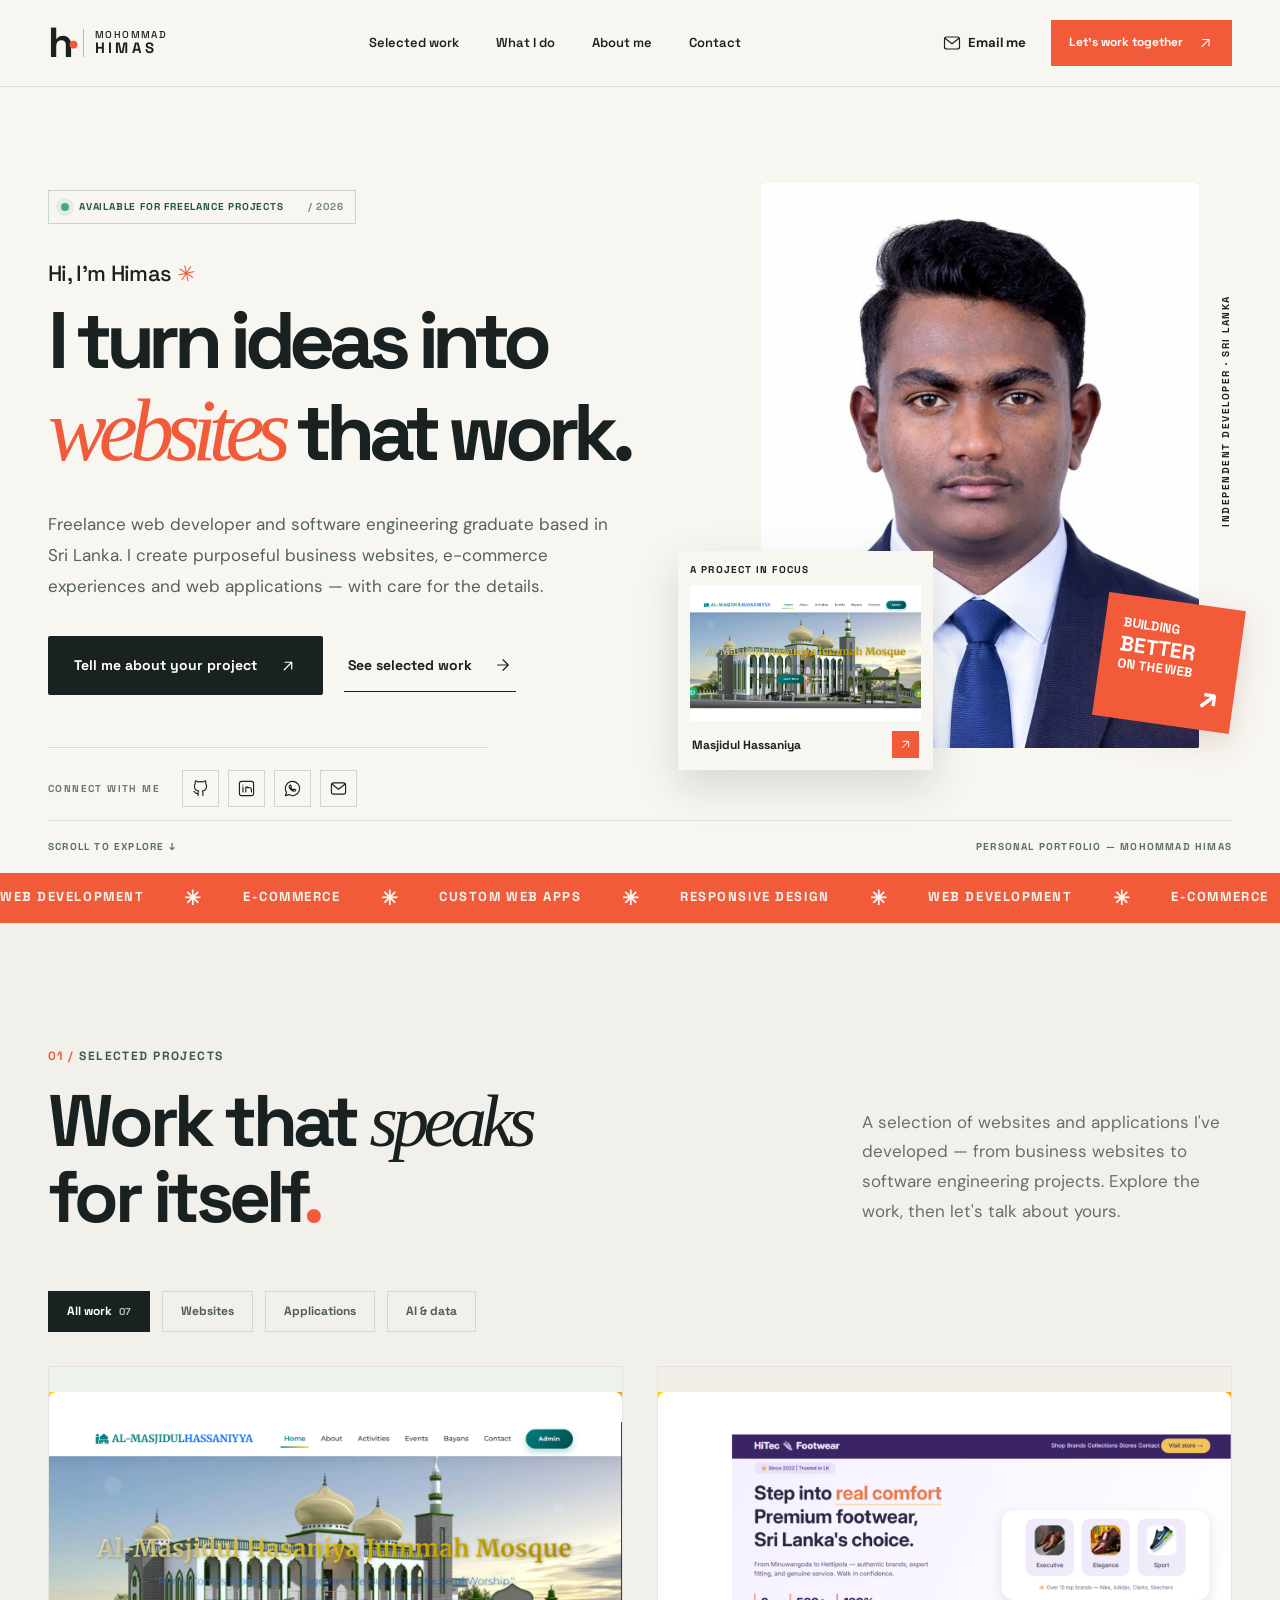
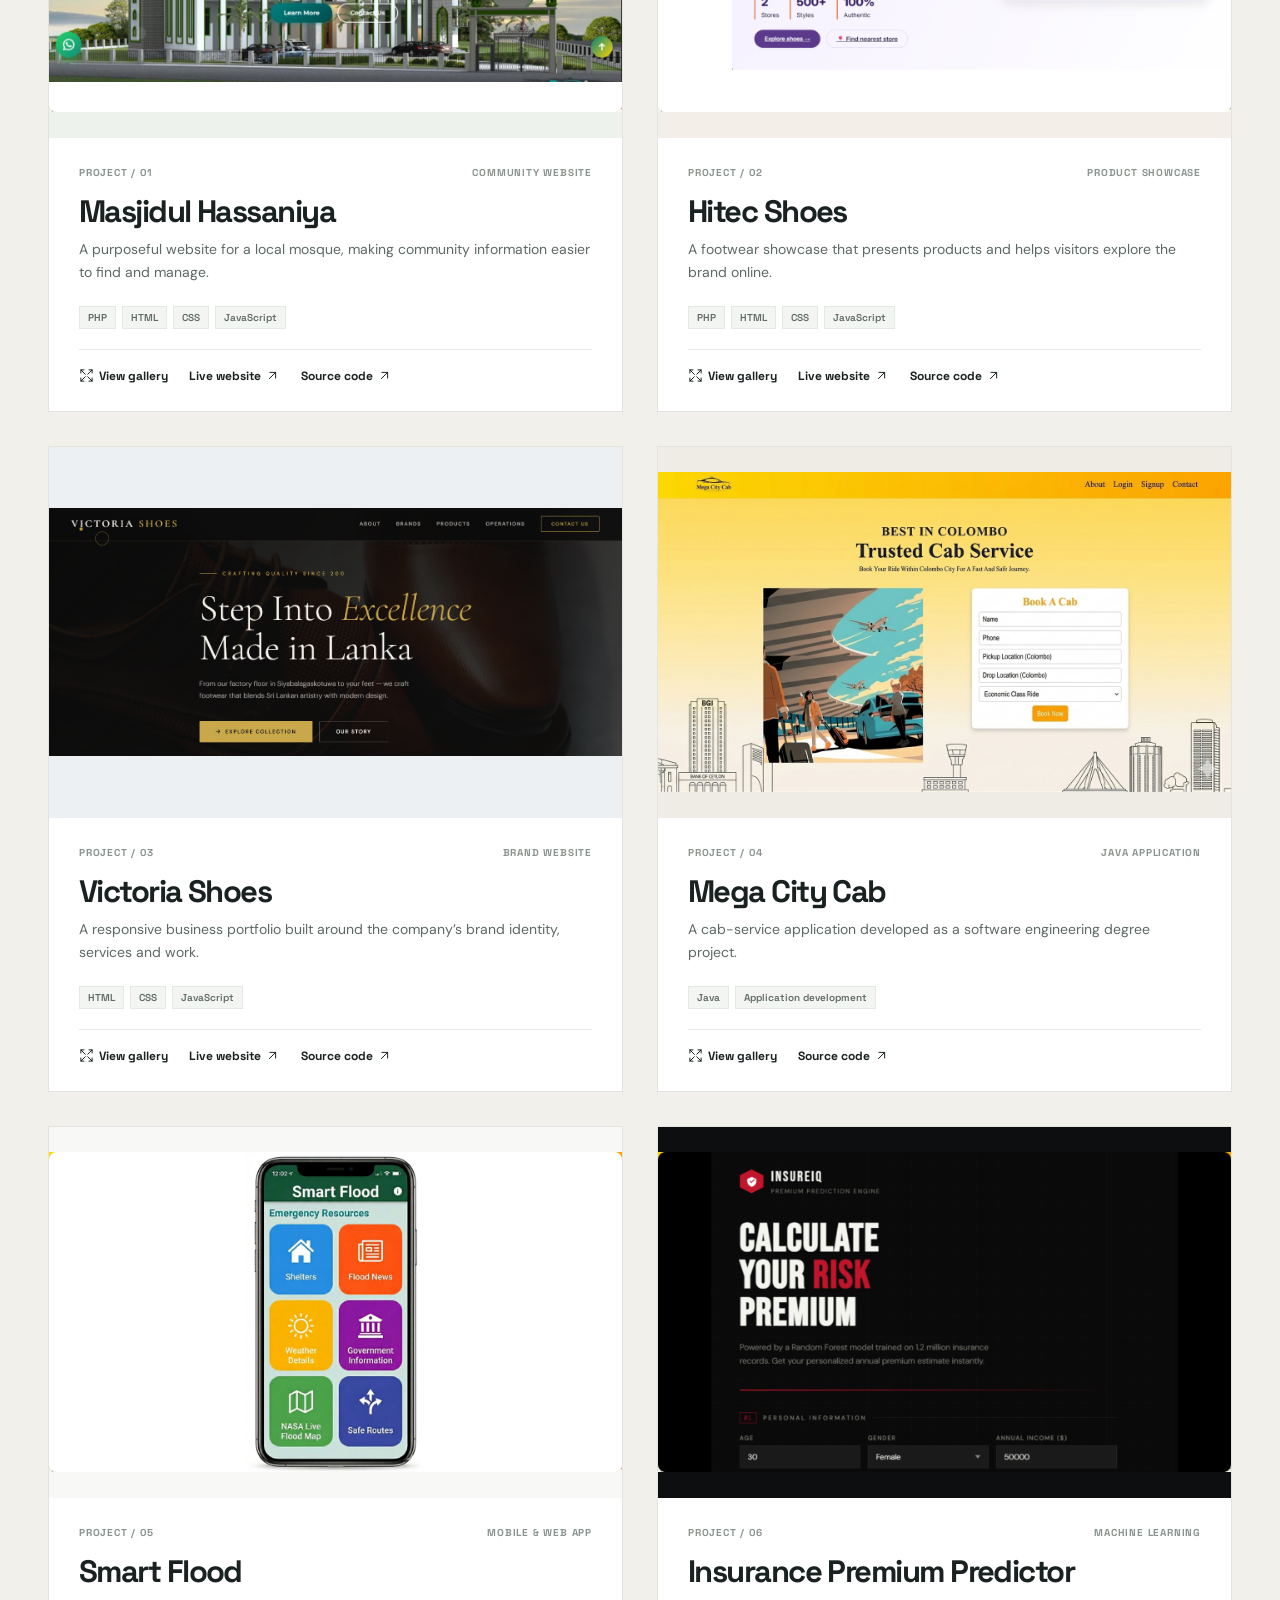
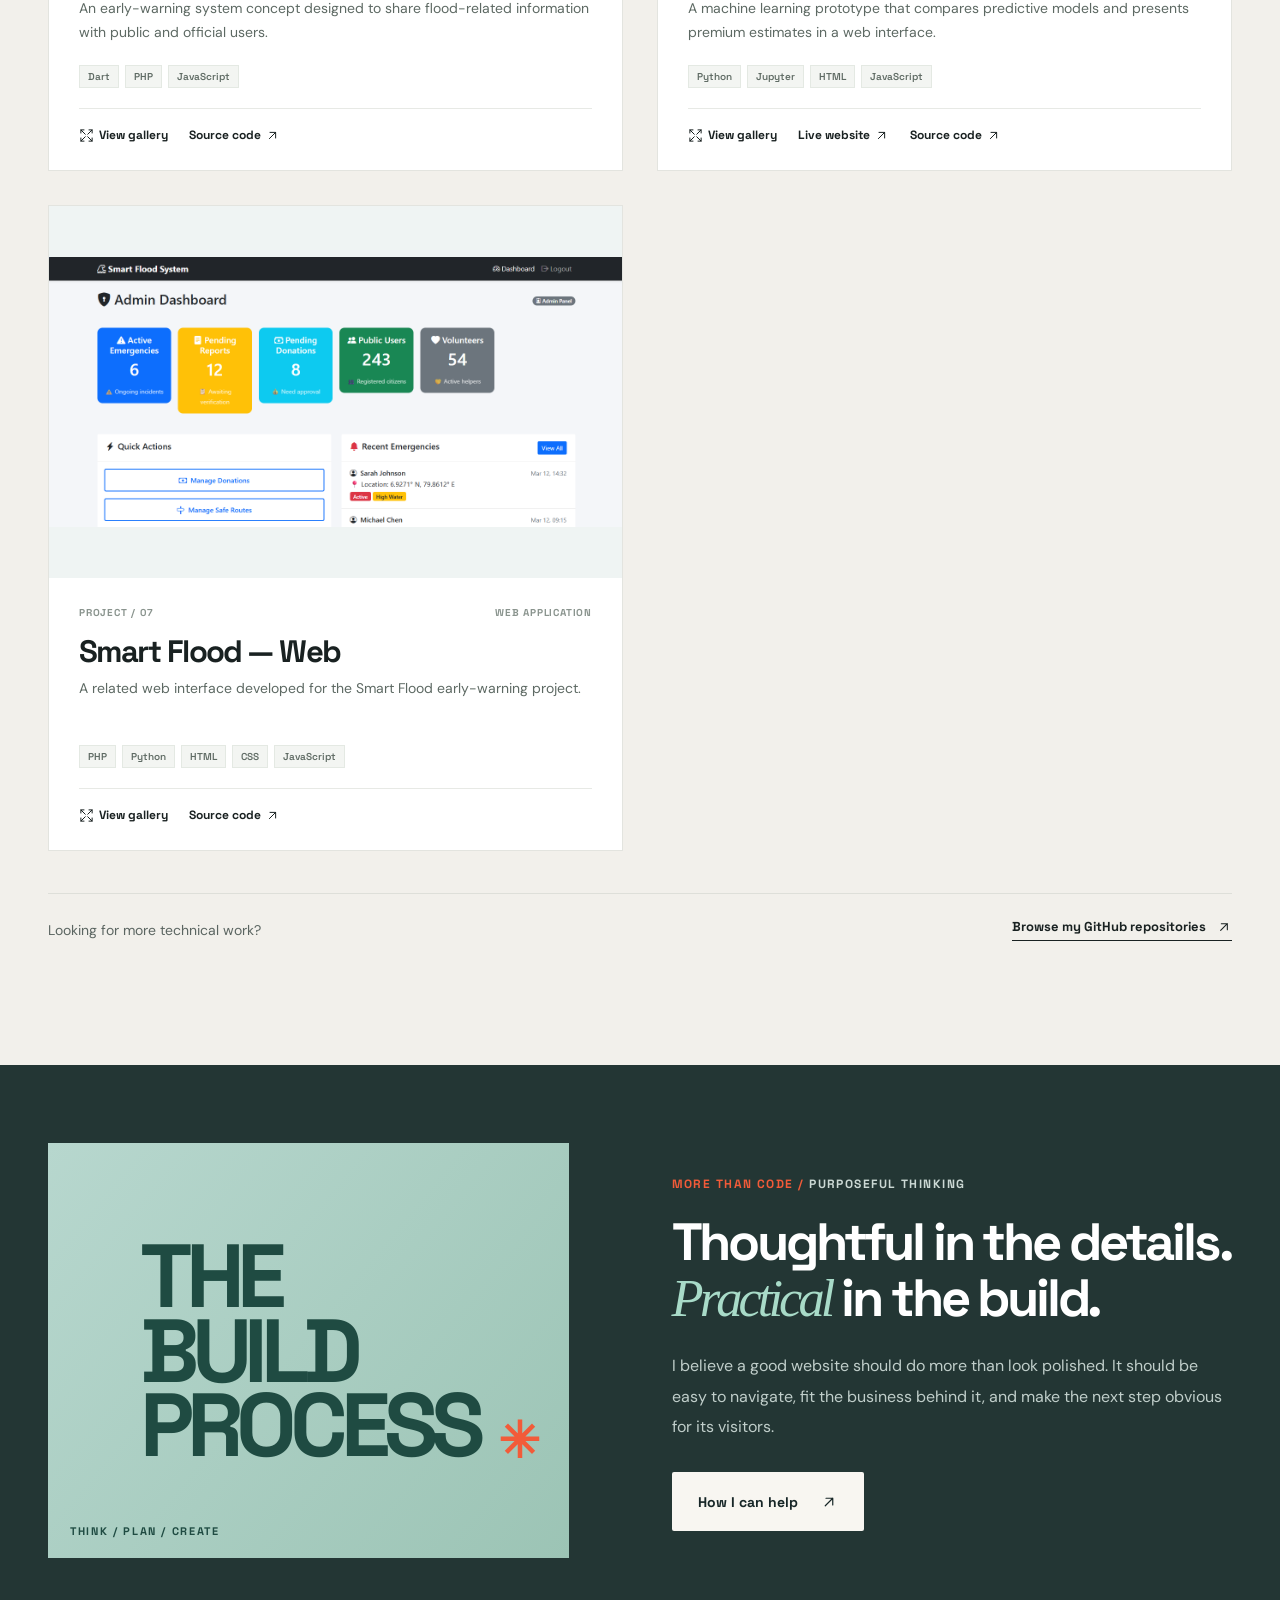
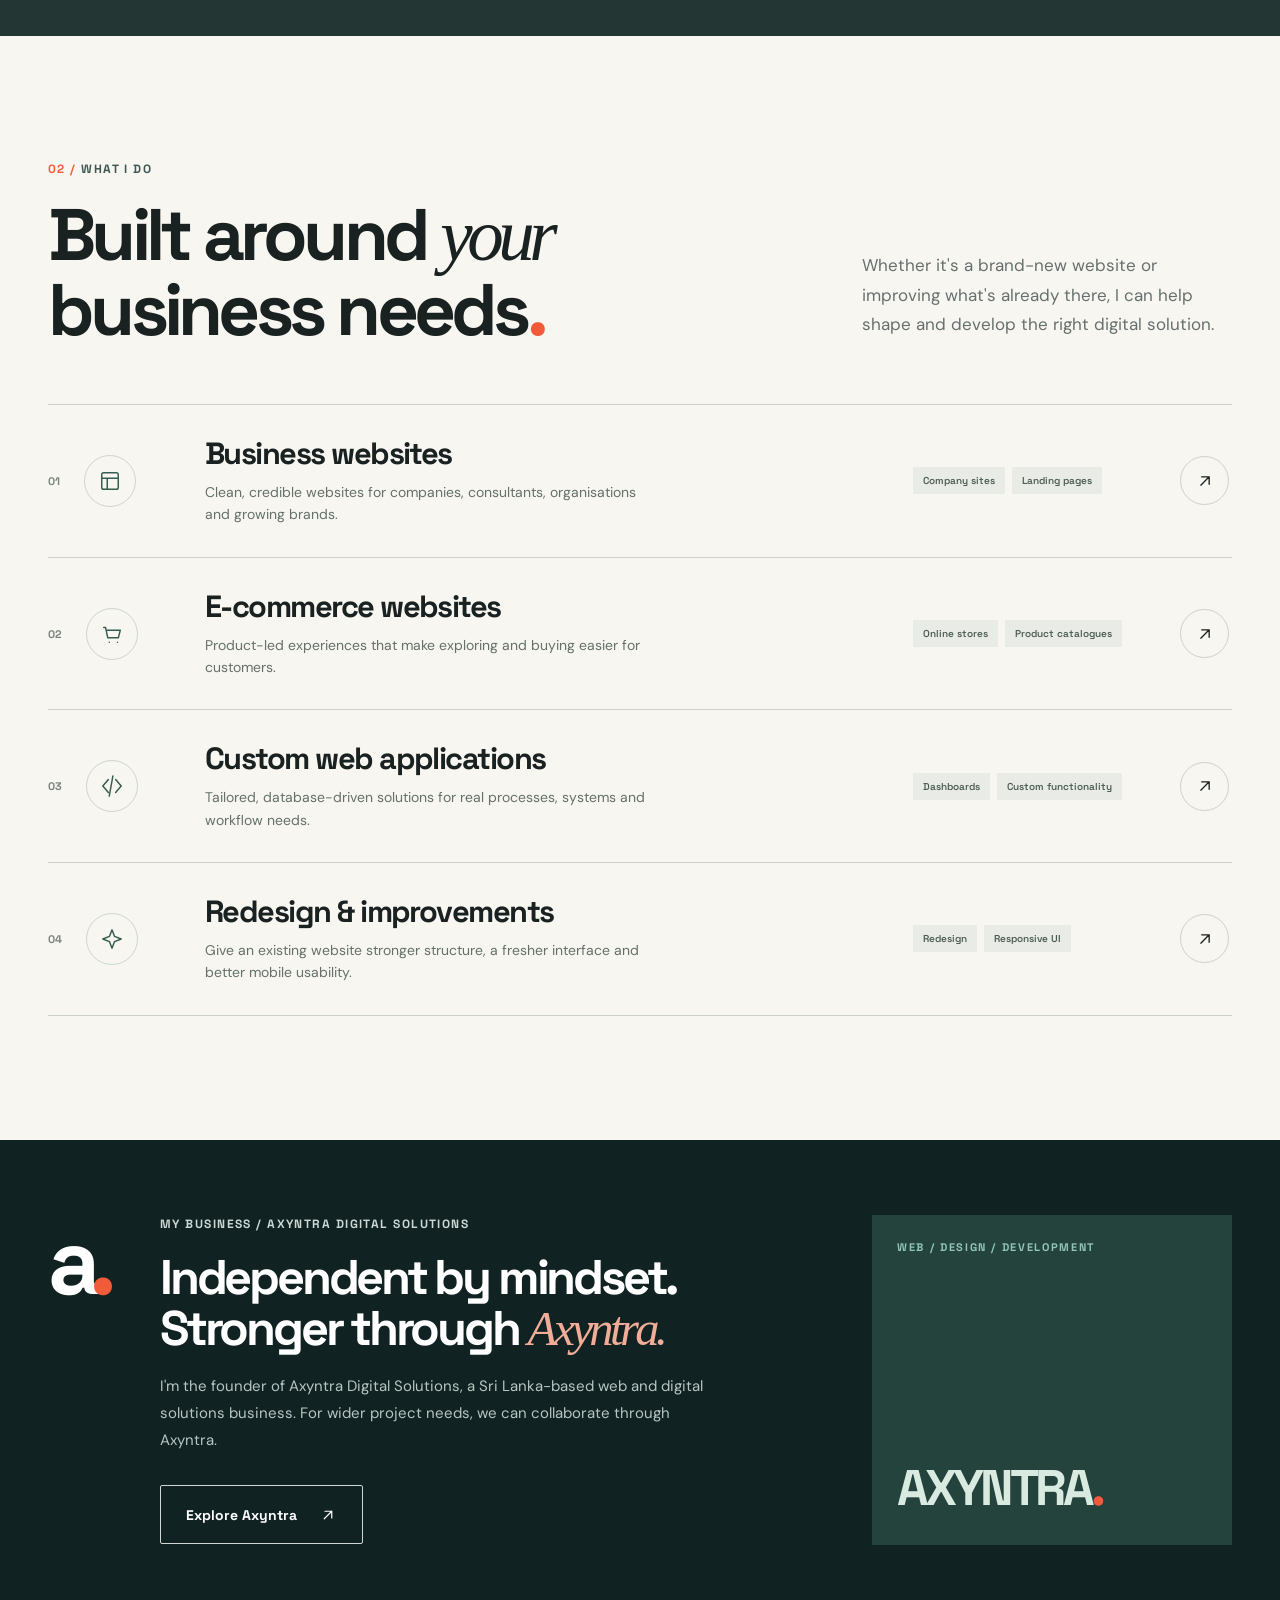
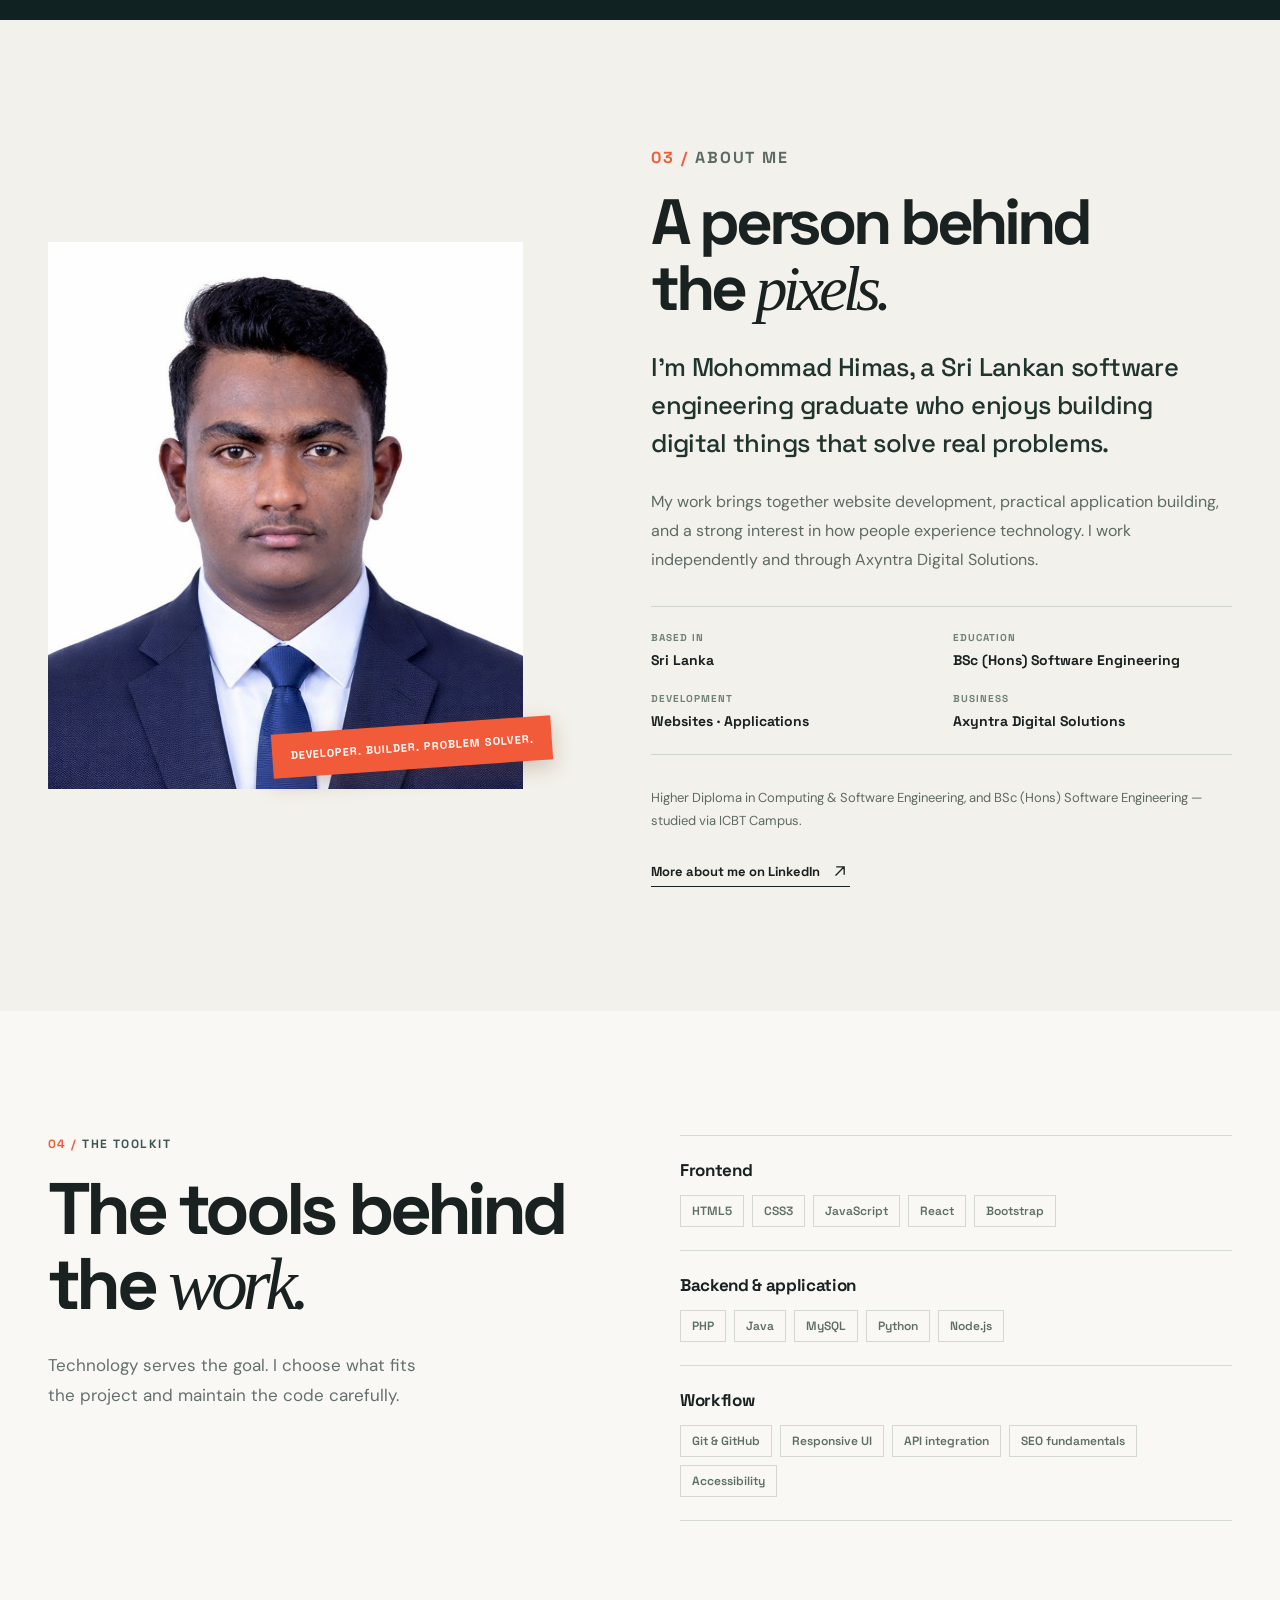
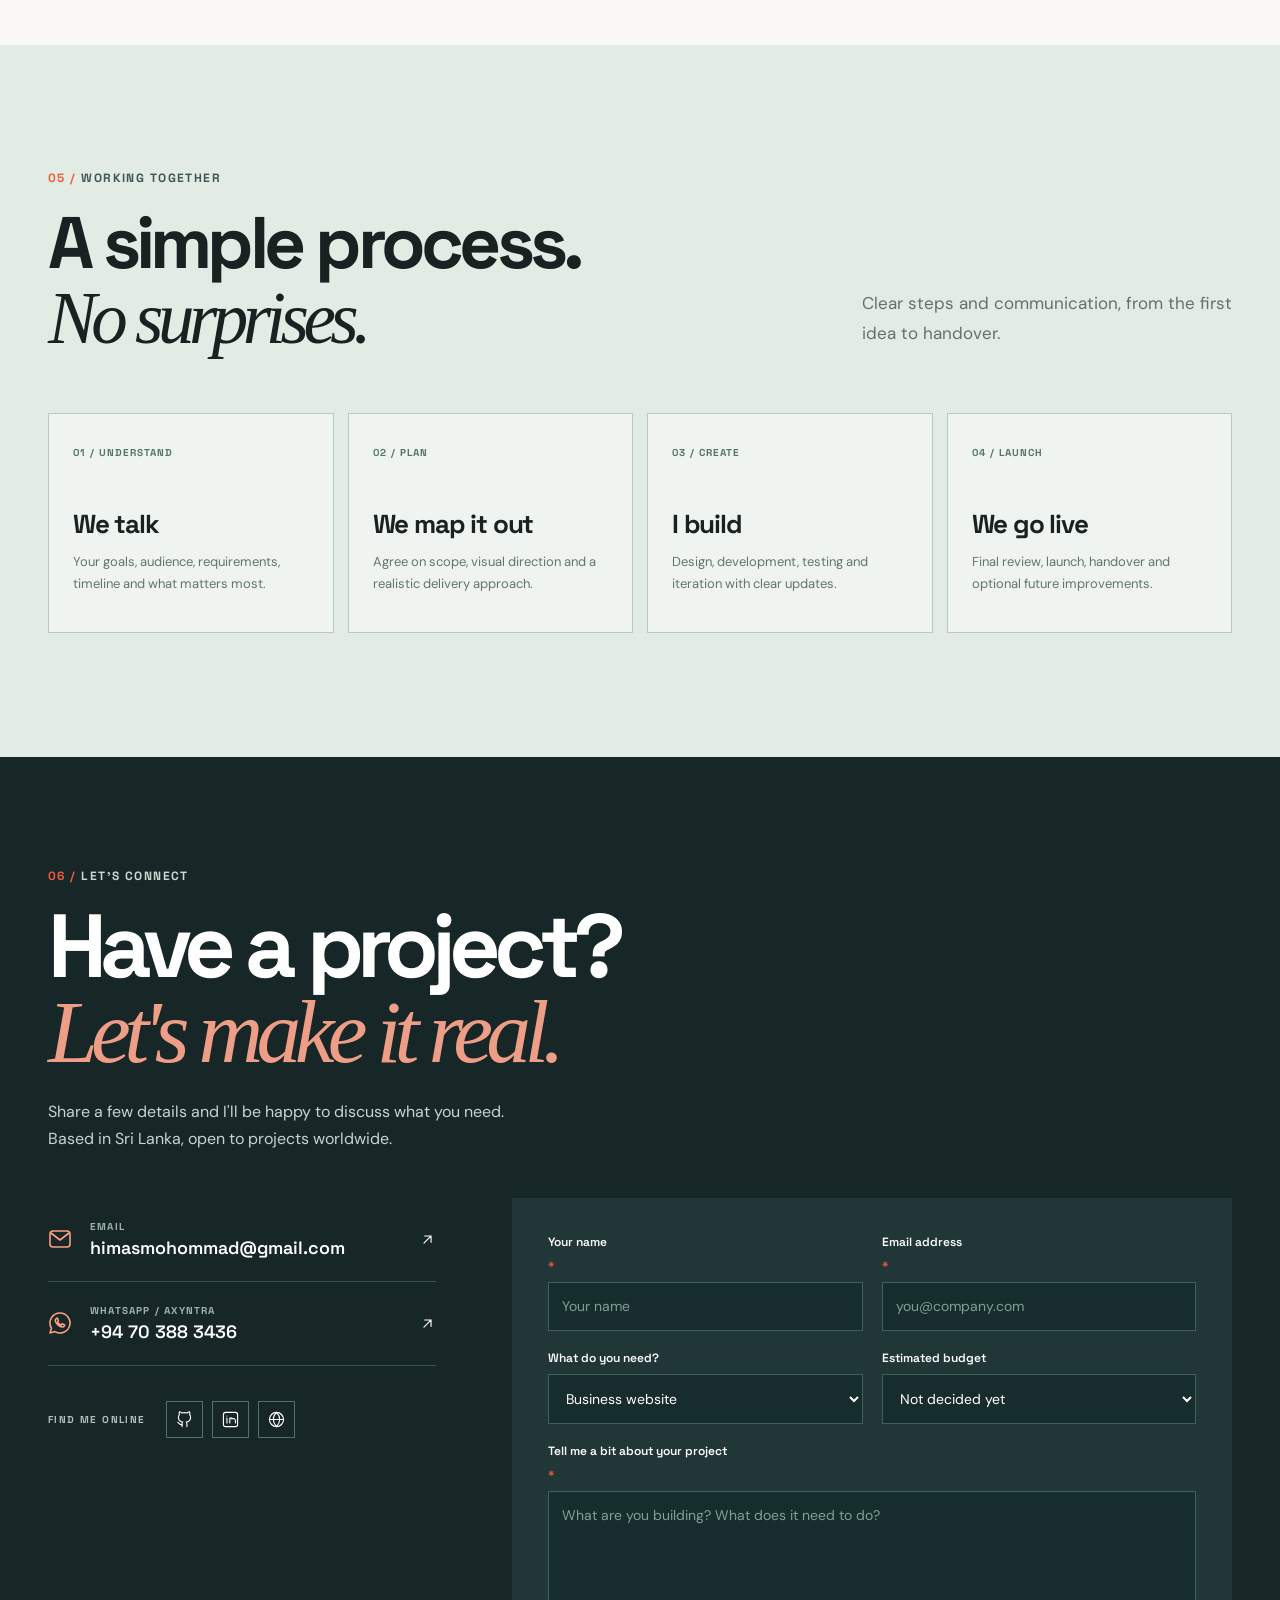
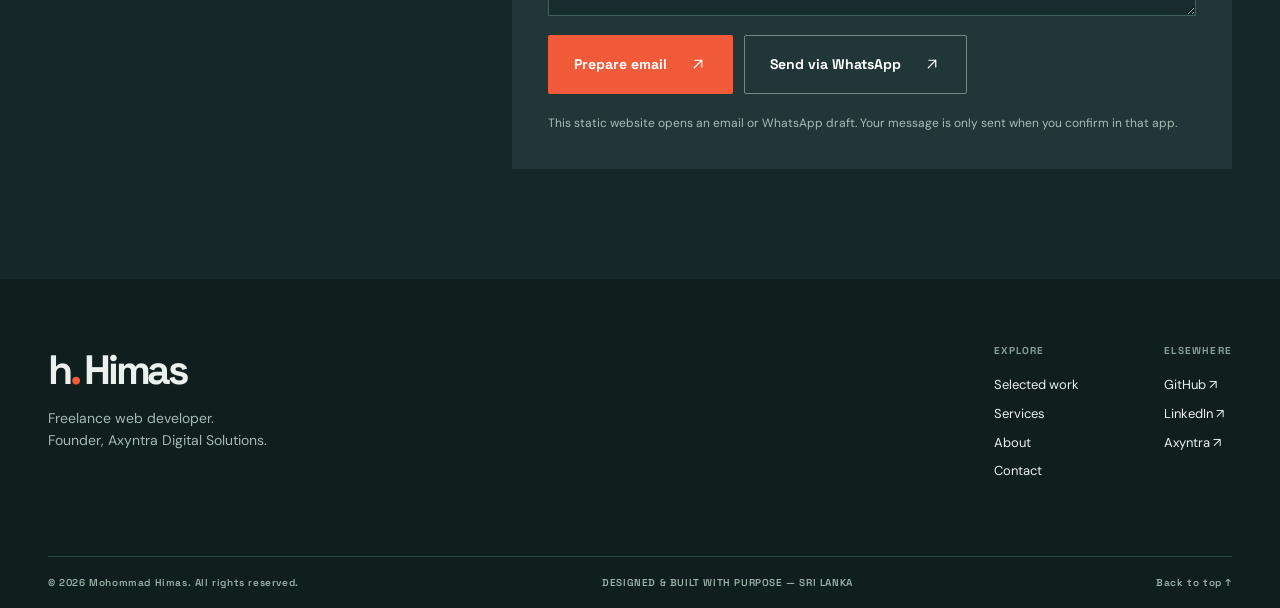
==== commit f55f7e70: "Update index.html" ====
--- a/index.html
+++ b/index.html
@@ -51,8 +51,53 @@
 /* Ensures optional social accounts stay hidden until an actual URL is provided. */
 [hidden]{display:none!important}
 
-  </style>
-
+
+/* === V3.1: REAL PROJECT SCREENSHOTS, NOT TEXT OVERLAYS ===
+   Only display the decorated fallback when the actual screenshot failed to load.
+   As soon as the screenshot is ready, remove the fallback from layout entirely.
+*/
+.project-media.has-cover .project-media-fallback { display: none; }
+.project-media.has-cover .project-type { display: none; }
+.project-media .project-cover { z-index: 1; object-fit: contain; }
+.project-media.has-cover { background: #edf0ec; }
+.project-media.has-cover.theme-purple { background: #f8f9f7; } /* Mobile app screenshot */
+.project-media.has-cover.theme-green { background: #0c0e10; } /* Insurance site screenshot */
+.project-media.has-cover.theme-blue { background: #ecf0f3; }
+.project-media.has-cover.theme-rose { background: #f3eee8; }
+.project-media.has-cover.theme-sand { background: #eeece4; }
+.project-media.has-cover.theme-mint { background: #edf2ed; }
+.project-media.has-cover.theme-sky { background: #eff4f3; }
+/* Keep images crisp, including mobile UI and dashboard labels. */
+.project-card:hover .project-cover.image-ready { transform: none; }
+/* Gallery controls are below the screenshot so they never obscure the project. */
+.project-actions .gallery-open {
+  position: static;
+  display: inline-flex;
+  align-items: center;
+  justify-content: flex-start;
+  gap: 5px;
+  margin: 0;
+  padding: 0;
+  min-width: 0;
+  border: 0;
+  background: none;
+  box-shadow: none;
+  border-radius: 0;
+  color: var(--ink);
+  font: 700 12px var(--display);
+  cursor: pointer;
+}
+.project-actions .gallery-open .icon { width: 15px; height: 15px; }
+.project-actions .gallery-open:hover,
+.project-actions .gallery-open:focus-visible { color: var(--orange); background: none; }
+.project-actions .gallery-open:focus-visible { outline: 2px solid var(--orange); outline-offset: 5px; }
+@media (max-width: 640px) {
+  .project-media { height: clamp(230px,70vw,370px); }
+  .project-actions { gap: 16px 20px; }
+}
+
+</style>
+  
   <script type="application/ld+json">{"@context":"https://schema.org","@type":"Person","name":"Mohommad Himas","jobTitle":"Freelance Web Developer","url":"https://himazs.github.io/Himas/","worksFor":{"@type":"Organization","name":"Axyntra Digital Solutions","url":"https://www.axyntra.lk/"},"sameAs":["https://github.com/Himazs","https://www.linkedin.com/in/mohammed-himas/"]}</script>
   <title>Mohommad Himas — Portfolio &amp; Freelance Web Developer</title>
 </head>
@@ -87,7 +132,7 @@
   <div class="container header-inner">
     <a href="#top" class="brand" aria-label="Mohommad Himas, back to top"><span class="brand-monogram">h<span>·</span></span><span class="brand-label">MOHOMMAD<br><strong>HIMAS</strong></span></a>
     <nav class="desktop-nav" id="main-nav" aria-label="Main navigation"><a href="#work">Selected work</a><a href="#services">What I do</a><a href="#about">About me</a><a href="#contact">Contact</a></nav>
-    <div class="header-right"><a class="header-email" href="mailto:mhdhimas99@gmail.com"><svg class="icon " aria-hidden="true"><use href="#icon-mail"></use></svg><span>Email me</span></a><a class="nav-cta" href="#contact">Let's work together <svg class="icon " aria-hidden="true"><use href="#icon-arrow-up-right"></use></svg></a><button type="button" class="menu-toggle" aria-controls="mobile-menu" aria-expanded="false" aria-label="Open mobile menu"><svg class="icon " aria-hidden="true"><use href="#icon-menu"></use></svg></button></div>
+    <div class="header-right"><a class="header-email" href="mailto:himasmohommad@gmail.com"><svg class="icon " aria-hidden="true"><use href="#icon-mail"></use></svg><span>Email me</span></a><a class="nav-cta" href="#contact">Let's work together <svg class="icon " aria-hidden="true"><use href="#icon-arrow-up-right"></use></svg></a><button type="button" class="menu-toggle" aria-controls="mobile-menu" aria-expanded="false" aria-label="Open mobile menu"><svg class="icon " aria-hidden="true"><use href="#icon-menu"></use></svg></button></div>
   </div>
   <nav class="mobile-nav" id="mobile-menu" aria-label="Mobile navigation" hidden><a href="#work">Selected work</a><a href="#services">What I do</a><a href="#about">About me</a><a href="#contact">Contact</a></nav>
 </header>
@@ -101,7 +146,7 @@
       <p class="hero-desc">Freelance web developer and software engineering graduate based in Sri Lanka. I create purposeful business websites, e-commerce experiences and web applications — with care for the details.</p>
       <div class="hero-buttons"><a class="button button-dark" href="#contact">Tell me about your project <svg class="icon " aria-hidden="true"><use href="#icon-arrow-up-right"></use></svg></a><a class="button button-text" href="#work">See selected work <svg class="icon " aria-hidden="true"><use href="#icon-arrow"></use></svg></a></div>
       <div class="hero-social-row"><span>CONNECT WITH ME</span><div class="social-set">
-      <a class="social-link " href="https://github.com/Himazs" target="_blank" rel="noopener noreferrer" aria-label="GitHub profile" title="GitHub profile"><svg class="icon " aria-hidden="true"><use href="#icon-github"></use></svg></a><a class="social-link " href="https://www.linkedin.com/in/mohammed-himas/" target="_blank" rel="noopener noreferrer" aria-label="LinkedIn profile" title="LinkedIn profile"><svg class="icon " aria-hidden="true"><use href="#icon-linkedin"></use></svg></a><a class="social-link " href="https://wa.me/94703883436" target="_blank" rel="noopener noreferrer" aria-label="WhatsApp business chat" title="WhatsApp business chat"><svg class="icon " aria-hidden="true"><use href="#icon-whatsapp"></use></svg></a><a class="social-link " href="mailto:mhdhimas99@gmail.com" target="_blank" rel="noopener noreferrer" aria-label="Email Mohommad Himas" title="Email Mohommad Himas"><svg class="icon " aria-hidden="true"><use href="#icon-mail"></use></svg></a>
+      <a class="social-link " href="https://github.com/Himazs" target="_blank" rel="noopener noreferrer" aria-label="GitHub profile" title="GitHub profile"><svg class="icon " aria-hidden="true"><use href="#icon-github"></use></svg></a><a class="social-link " href="https://www.linkedin.com/in/mohammed-himas/" target="_blank" rel="noopener noreferrer" aria-label="LinkedIn profile" title="LinkedIn profile"><svg class="icon " aria-hidden="true"><use href="#icon-linkedin"></use></svg></a><a class="social-link " href="https://wa.me/94703883436" target="_blank" rel="noopener noreferrer" aria-label="WhatsApp business chat" title="WhatsApp business chat"><svg class="icon " aria-hidden="true"><use href="#icon-whatsapp"></use></svg></a><a class="social-link " href="mailto:himasmohommad@gmail.com" target="_blank" rel="noopener noreferrer" aria-label="Email Mohommad Himas" title="Email Mohommad Himas"><svg class="icon " aria-hidden="true"><use href="#icon-mail"></use></svg></a>
       <a class="social-link social-optional" data-social="instagram" href="#" hidden aria-label="Instagram account"><svg class="icon " aria-hidden="true"><use href="#icon-instagram"></use></svg></a><a class="social-link social-optional" data-social="facebook" href="#" hidden aria-label="Facebook page"><svg class="icon " aria-hidden="true"><use href="#icon-facebook"></use></svg></a></div></div>
     </div>
     <div class="hero-stage">
@@ -122,78 +167,78 @@
         <div class="project-media-fallback"><span class="fallback-number">01 / SELECTED WORK</span><span class="fallback-display">Masjidul Hassaniya</span><span class="fallback-line">A clearer digital home for a community.</span><span class="fallback-halo"></span></div>
         <img class="project-cover" src="./assets/mosque/palli.png" alt="Masjidul Hassaniya project screenshot" loading="lazy" decoding="async">
         <span class="project-type">Community website</span>
-        <button type="button" class="gallery-open" data-open-gallery="masjid" aria-label="View images for Masjidul Hassaniya"><svg class="icon " aria-hidden="true"><use href="#icon-expand"></use></svg><span>View gallery</span></button>
+        
       </div>
       <div class="project-card-body"><div class="project-topline"><span>PROJECT / 01</span><span>Community website</span></div>
       <h3>Masjidul Hassaniya</h3><p>A purposeful website for a local mosque, making community information easier to find and manage.</p>
       <div class="project-tags"><span>PHP</span><span>HTML</span><span>CSS</span><span>JavaScript</span></div>
-      <div class="project-actions"><a href="https://www.masjidulhassaniya.lk/" target="_blank" rel="noopener noreferrer">Live website <svg class="icon " aria-hidden="true"><use href="#icon-arrow-up-right"></use></svg></a><a href="https://github.com/Himazs/masjidul_hasaniya_jumma_mosque" target="_blank" rel="noopener noreferrer">Source code <svg class="icon " aria-hidden="true"><use href="#icon-arrow-up-right"></use></svg></a></div></div>
+      <div class="project-actions"><button type="button" class="gallery-open" data-open-gallery="masjid" aria-label="View images for Masjidul Hassaniya"><svg class="icon " aria-hidden="true"><use href="#icon-expand"></use></svg><span>View gallery</span></button><a href="https://www.masjidulhassaniya.lk/" target="_blank" rel="noopener noreferrer">Live website <svg class="icon " aria-hidden="true"><use href="#icon-arrow-up-right"></use></svg></a><a href="https://github.com/Himazs/masjidul_hasaniya_jumma_mosque" target="_blank" rel="noopener noreferrer">Source code <svg class="icon " aria-hidden="true"><use href="#icon-arrow-up-right"></use></svg></a></div></div>
     </article><article class="project-card" data-category="website" data-project="hitec">
       <div class="project-media theme-rose">
         <div class="project-media-fallback"><span class="fallback-number">02 / SELECTED WORK</span><span class="fallback-display">Hitec Shoes</span><span class="fallback-line">Products first. A better browsing experience.</span><span class="fallback-halo"></span></div>
         <img class="project-cover" src="./assets/Hitec-Shoes/hero.png" alt="Hitec Shoes project screenshot" loading="lazy" decoding="async">
         <span class="project-type">Product showcase</span>
-        <button type="button" class="gallery-open" data-open-gallery="hitec" aria-label="View images for Hitec Shoes"><svg class="icon " aria-hidden="true"><use href="#icon-expand"></use></svg><span>View gallery</span></button>
+        
       </div>
       <div class="project-card-body"><div class="project-topline"><span>PROJECT / 02</span><span>Product showcase</span></div>
       <h3>Hitec Shoes</h3><p>A footwear showcase that presents products and helps visitors explore the brand online.</p>
       <div class="project-tags"><span>PHP</span><span>HTML</span><span>CSS</span><span>JavaScript</span></div>
-      <div class="project-actions"><a href="https://himazs.github.io/Hitec-Shoes/" target="_blank" rel="noopener noreferrer">Live website <svg class="icon " aria-hidden="true"><use href="#icon-arrow-up-right"></use></svg></a><a href="https://github.com/Himazs/Hitec-Shoes" target="_blank" rel="noopener noreferrer">Source code <svg class="icon " aria-hidden="true"><use href="#icon-arrow-up-right"></use></svg></a></div></div>
+      <div class="project-actions"><button type="button" class="gallery-open" data-open-gallery="hitec" aria-label="View images for Hitec Shoes"><svg class="icon " aria-hidden="true"><use href="#icon-expand"></use></svg><span>View gallery</span></button><a href="https://himazs.github.io/Hitec-Shoes/" target="_blank" rel="noopener noreferrer">Live website <svg class="icon " aria-hidden="true"><use href="#icon-arrow-up-right"></use></svg></a><a href="https://github.com/Himazs/Hitec-Shoes" target="_blank" rel="noopener noreferrer">Source code <svg class="icon " aria-hidden="true"><use href="#icon-arrow-up-right"></use></svg></a></div></div>
     </article><article class="project-card" data-category="website" data-project="victoria">
       <div class="project-media theme-blue">
         <div class="project-media-fallback"><span class="fallback-number">03 / SELECTED WORK</span><span class="fallback-display">Victoria Shoes</span><span class="fallback-line">A brand presence with character.</span><span class="fallback-halo"></span></div>
         <img class="project-cover" src="./assets/Victoria/hero.png" alt="Victoria Shoes project screenshot" loading="lazy" decoding="async">
         <span class="project-type">Brand website</span>
-        <button type="button" class="gallery-open" data-open-gallery="victoria" aria-label="View images for Victoria Shoes"><svg class="icon " aria-hidden="true"><use href="#icon-expand"></use></svg><span>View gallery</span></button>
+        
       </div>
       <div class="project-card-body"><div class="project-topline"><span>PROJECT / 03</span><span>Brand website</span></div>
       <h3>Victoria Shoes</h3><p>A responsive business portfolio built around the company’s brand identity, services and work.</p>
       <div class="project-tags"><span>HTML</span><span>CSS</span><span>JavaScript</span></div>
-      <div class="project-actions"><a href="https://himazs.github.io/Victoria_Shoes/" target="_blank" rel="noopener noreferrer">Live website <svg class="icon " aria-hidden="true"><use href="#icon-arrow-up-right"></use></svg></a><a href="https://github.com/Himazs/Victoria_Shoes" target="_blank" rel="noopener noreferrer">Source code <svg class="icon " aria-hidden="true"><use href="#icon-arrow-up-right"></use></svg></a></div></div>
+      <div class="project-actions"><button type="button" class="gallery-open" data-open-gallery="victoria" aria-label="View images for Victoria Shoes"><svg class="icon " aria-hidden="true"><use href="#icon-expand"></use></svg><span>View gallery</span></button><a href="https://himazs.github.io/Victoria_Shoes/" target="_blank" rel="noopener noreferrer">Live website <svg class="icon " aria-hidden="true"><use href="#icon-arrow-up-right"></use></svg></a><a href="https://github.com/Himazs/Victoria_Shoes" target="_blank" rel="noopener noreferrer">Source code <svg class="icon " aria-hidden="true"><use href="#icon-arrow-up-right"></use></svg></a></div></div>
     </article><article class="project-card" data-category="app" data-project="cab">
       <div class="project-media theme-sand">
         <div class="project-media-fallback"><span class="fallback-number">04 / SELECTED WORK</span><span class="fallback-display">Mega City Cab</span><span class="fallback-line">Making everyday journeys easier.</span><span class="fallback-halo"></span></div>
         <img class="project-cover" src="./assets/Megacity/cab.png" alt="Mega City Cab project screenshot" loading="lazy" decoding="async">
         <span class="project-type">Java application</span>
-        <button type="button" class="gallery-open" data-open-gallery="cab" aria-label="View images for Mega City Cab"><svg class="icon " aria-hidden="true"><use href="#icon-expand"></use></svg><span>View gallery</span></button>
+        
       </div>
       <div class="project-card-body"><div class="project-topline"><span>PROJECT / 04</span><span>Java application</span></div>
       <h3>Mega City Cab</h3><p>A cab-service application developed as a software engineering degree project.</p>
       <div class="project-tags"><span>Java</span><span>Application development</span></div>
-      <div class="project-actions"><a href="https://github.com/Himazs/MegacitycabService" target="_blank" rel="noopener noreferrer">Source code <svg class="icon " aria-hidden="true"><use href="#icon-arrow-up-right"></use></svg></a></div></div>
+      <div class="project-actions"><button type="button" class="gallery-open" data-open-gallery="cab" aria-label="View images for Mega City Cab"><svg class="icon " aria-hidden="true"><use href="#icon-expand"></use></svg><span>View gallery</span></button><a href="https://github.com/Himazs/MegacitycabService" target="_blank" rel="noopener noreferrer">Source code <svg class="icon " aria-hidden="true"><use href="#icon-arrow-up-right"></use></svg></a></div></div>
     </article><article class="project-card" data-category="app" data-project="flood">
       <div class="project-media theme-purple">
         <div class="project-media-fallback"><span class="fallback-number">05 / SELECTED WORK</span><span class="fallback-display">Smart Flood</span><span class="fallback-line">Information that matters, when it matters.</span><span class="fallback-halo"></span></div>
         <img class="project-cover" src="./assets/Smart_Flood/home.png" alt="Smart Flood project screenshot" loading="lazy" decoding="async">
         <span class="project-type">Mobile &amp; web app</span>
-        <button type="button" class="gallery-open" data-open-gallery="flood" aria-label="View images for Smart Flood"><svg class="icon " aria-hidden="true"><use href="#icon-expand"></use></svg><span>View gallery</span></button>
+        
       </div>
       <div class="project-card-body"><div class="project-topline"><span>PROJECT / 05</span><span>Mobile &amp; web app</span></div>
       <h3>Smart Flood</h3><p>An early-warning system concept designed to share flood-related information with public and official users.</p>
       <div class="project-tags"><span>Dart</span><span>PHP</span><span>JavaScript</span></div>
-      <div class="project-actions"><a href="https://github.com/Himazs/Smart_Flood" target="_blank" rel="noopener noreferrer">Source code <svg class="icon " aria-hidden="true"><use href="#icon-arrow-up-right"></use></svg></a></div></div>
+      <div class="project-actions"><button type="button" class="gallery-open" data-open-gallery="flood" aria-label="View images for Smart Flood"><svg class="icon " aria-hidden="true"><use href="#icon-expand"></use></svg><span>View gallery</span></button><a href="https://github.com/Himazs/Smart_Flood" target="_blank" rel="noopener noreferrer">Source code <svg class="icon " aria-hidden="true"><use href="#icon-arrow-up-right"></use></svg></a></div></div>
     </article><article class="project-card" data-category="data" data-project="insurance">
       <div class="project-media theme-green">
         <div class="project-media-fallback"><span class="fallback-number">06 / SELECTED WORK</span><span class="fallback-display">Insurance Premium Predictor</span><span class="fallback-line">Turning data into practical estimates.</span><span class="fallback-halo"></span></div>
         <img class="project-cover" src="./assets/Insurance/iq.png" alt="Insurance Premium Predictor project screenshot" loading="lazy" decoding="async">
         <span class="project-type">Machine learning</span>
-        <button type="button" class="gallery-open" data-open-gallery="insurance" aria-label="View images for Insurance Premium Predictor"><svg class="icon " aria-hidden="true"><use href="#icon-expand"></use></svg><span>View gallery</span></button>
+        
       </div>
       <div class="project-card-body"><div class="project-topline"><span>PROJECT / 06</span><span>Machine learning</span></div>
       <h3>Insurance Premium Predictor</h3><p>A machine learning prototype that compares predictive models and presents premium estimates in a web interface.</p>
       <div class="project-tags"><span>Python</span><span>Jupyter</span><span>HTML</span><span>JavaScript</span></div>
-      <div class="project-actions"><a href="https://himazs.github.io/Insurance_Amount_Prediction/" target="_blank" rel="noopener noreferrer">Live website <svg class="icon " aria-hidden="true"><use href="#icon-arrow-up-right"></use></svg></a><a href="https://github.com/Himazs/Insurance_Amount_Prediction" target="_blank" rel="noopener noreferrer">Source code <svg class="icon " aria-hidden="true"><use href="#icon-arrow-up-right"></use></svg></a></div></div>
+      <div class="project-actions"><button type="button" class="gallery-open" data-open-gallery="insurance" aria-label="View images for Insurance Premium Predictor"><svg class="icon " aria-hidden="true"><use href="#icon-expand"></use></svg><span>View gallery</span></button><a href="https://himazs.github.io/Insurance_Amount_Prediction/" target="_blank" rel="noopener noreferrer">Live website <svg class="icon " aria-hidden="true"><use href="#icon-arrow-up-right"></use></svg></a><a href="https://github.com/Himazs/Insurance_Amount_Prediction" target="_blank" rel="noopener noreferrer">Source code <svg class="icon " aria-hidden="true"><use href="#icon-arrow-up-right"></use></svg></a></div></div>
     </article><article class="project-card" data-category="app" data-project="floodweb">
       <div class="project-media theme-sky">
         <div class="project-media-fallback"><span class="fallback-number">07 / SELECTED WORK</span><span class="fallback-display">Smart Flood — Web</span><span class="fallback-line">Complex data, clearer interaction.</span><span class="fallback-halo"></span></div>
         <img class="project-cover" src="./assets/Smart_Flood/web.png" alt="Smart Flood — Web project screenshot" loading="lazy" decoding="async">
         <span class="project-type">Web application</span>
-        <button type="button" class="gallery-open" data-open-gallery="floodweb" aria-label="View images for Smart Flood — Web"><svg class="icon " aria-hidden="true"><use href="#icon-expand"></use></svg><span>View gallery</span></button>
+        
       </div>
       <div class="project-card-body"><div class="project-topline"><span>PROJECT / 07</span><span>Web application</span></div>
       <h3>Smart Flood — Web</h3><p>A related web interface developed for the Smart Flood early-warning project.</p>
       <div class="project-tags"><span>PHP</span><span>Python</span><span>HTML</span><span>CSS</span><span>JavaScript</span></div>
-      <div class="project-actions"><a href="https://github.com/Himazs/Smart_Flood_Webapp" target="_blank" rel="noopener noreferrer">Source code <svg class="icon " aria-hidden="true"><use href="#icon-arrow-up-right"></use></svg></a></div></div>
+      <div class="project-actions"><button type="button" class="gallery-open" data-open-gallery="floodweb" aria-label="View images for Smart Flood — Web"><svg class="icon " aria-hidden="true"><use href="#icon-expand"></use></svg><span>View gallery</span></button><a href="https://github.com/Himazs/Smart_Flood_Webapp" target="_blank" rel="noopener noreferrer">Source code <svg class="icon " aria-hidden="true"><use href="#icon-arrow-up-right"></use></svg></a></div></div>
     </article></div>
     <div class="project-footer"><p>Looking for more technical work?</p><a href="https://github.com/Himazs?tab=repositories" target="_blank" rel="noopener noreferrer">Browse my GitHub repositories <svg class="icon " aria-hidden="true"><use href="#icon-arrow-up-right"></use></svg></a></div>
   </div>
@@ -210,7 +255,7 @@
 <section class="section about-section" id="about" aria-labelledby="about-title"><div class="container about-layout"><div class="about-visual"><div class="about-photo"><div class="about-photo-fallback"><span>H<span class="orange-dot">.</span></span><small>MOHOMMAD HIMAS</small></div><img src="./assets/images/himas-about.jpg" data-fallback-src="./profile.png" alt="Mohommad Himas, web developer" loading="lazy" decoding="async"></div><div class="about-photo-caption">DEVELOPER. BUILDER. PROBLEM SOLVER.</div></div><div class="about-text"><p class="eyebrow"><span>03 /</span> ABOUT ME</p><h2 id="about-title" class="section-title">A person behind<br>the <em>pixels.</em></h2><p class="about-lead">I'm Mohommad Himas, a Sri Lankan software engineering graduate who enjoys building digital things that solve real problems.</p><p>My work brings together website development, practical application building, and a strong interest in how people experience technology. I work independently and through Axyntra Digital Solutions.</p><div class="about-facts"><div><span>BASED IN</span><strong>Sri Lanka</strong></div><div><span>EDUCATION</span><strong>BSc (Hons) Software Engineering</strong></div><div><span>DEVELOPMENT</span><strong>Websites · Applications</strong></div><div><span>BUSINESS</span><strong>Axyntra Digital Solutions</strong></div></div><p class="about-education">Higher Diploma in Computing &amp; Software Engineering, and BSc (Hons) Software Engineering — studied via ICBT Campus.</p><a href="https://www.linkedin.com/in/mohammed-himas/" target="_blank" rel="noopener noreferrer" class="inline-arrow">More about me on LinkedIn <svg class="icon " aria-hidden="true"><use href="#icon-arrow-up-right"></use></svg></a></div></div></section>
 <section class="section capabilities-section" aria-labelledby="tech-title"><div class="container capability-layout"><div><p class="eyebrow"><span>04 /</span> THE TOOLKIT</p><h2 id="tech-title" class="section-title">The tools behind<br>the <em>work.</em></h2><p class="section-summary">Technology serves the goal. I choose what fits the project and maintain the code carefully.</p></div><div class="tech-stack"><div><h3>Frontend</h3><p><span>HTML5</span><span>CSS3</span><span>JavaScript</span><span>React</span><span>Bootstrap</span></p></div><div><h3>Backend &amp; application</h3><p><span>PHP</span><span>Java</span><span>MySQL</span><span>Python</span><span>Node.js</span></p></div><div><h3>Workflow</h3><p><span>Git &amp; GitHub</span><span>Responsive UI</span><span>API integration</span><span>SEO fundamentals</span><span>Accessibility</span></p></div></div></div></section>
 <section class="section process-section" id="process" aria-labelledby="process-title"><div class="container"><div class="section-heading-row"><div><p class="eyebrow"><span>05 /</span> WORKING TOGETHER</p><h2 id="process-title" class="section-title">A simple process.<br><em>No surprises.</em></h2></div><p class="section-summary">Clear steps and communication, from the first idea to handover.</p></div><div class="process-steps"><article><span>01 / UNDERSTAND</span><h3>We talk</h3><p>Your goals, audience, requirements, timeline and what matters most.</p></article><article><span>02 / PLAN</span><h3>We map it out</h3><p>Agree on scope, visual direction and a realistic delivery approach.</p></article><article><span>03 / CREATE</span><h3>I build</h3><p>Design, development, testing and iteration with clear updates.</p></article><article><span>04 / LAUNCH</span><h3>We go live</h3><p>Final review, launch, handover and optional future improvements.</p></article></div></div></section>
-<section class="contact-section" id="contact" aria-labelledby="contact-title"><div class="container"><div class="contact-heading"><p class="eyebrow eyebrow-inverse"><span>06 /</span> LET'S CONNECT</p><h2 id="contact-title">Have a project?<br><em>Let's make it real.</em></h2><p>Share a few details and I'll be happy to discuss what you need. Based in Sri Lanka, open to projects worldwide.</p></div><div class="contact-columns"><div class="contact-direct"><a href="mailto:mhdhimas99@gmail.com"><svg class="icon " aria-hidden="true"><use href="#icon-mail"></use></svg><span><small>EMAIL</small><strong>mhdhimas99@gmail.com</strong></span><svg class="icon " aria-hidden="true"><use href="#icon-arrow-up-right"></use></svg></a><a href="https://wa.me/94703883436" target="_blank" rel="noopener noreferrer"><svg class="icon " aria-hidden="true"><use href="#icon-whatsapp"></use></svg><span><small>WHATSAPP / AXYNTRA</small><strong>+94 70 388 3436</strong></span><svg class="icon " aria-hidden="true"><use href="#icon-arrow-up-right"></use></svg></a><div class="contact-social"><span>FIND ME ONLINE</span><div class="social-set"><a class="social-link " href="https://github.com/Himazs" target="_blank" rel="noopener noreferrer" aria-label="GitHub" title="GitHub"><svg class="icon " aria-hidden="true"><use href="#icon-github"></use></svg></a><a class="social-link " href="https://www.linkedin.com/in/mohammed-himas/" target="_blank" rel="noopener noreferrer" aria-label="LinkedIn" title="LinkedIn"><svg class="icon " aria-hidden="true"><use href="#icon-linkedin"></use></svg></a><a class="social-link " href="https://www.axyntra.lk/" target="_blank" rel="noopener noreferrer" aria-label="Axyntra website" title="Axyntra website"><svg class="icon " aria-hidden="true"><use href="#icon-globe"></use></svg></a></div></div></div><form id="contact-form" class="contact-form"><div class="form-grid"><label>Your name <span>*</span><input type="text" name="name" autocomplete="name" maxlength="100" placeholder="Your name" required></label><label>Email address <span>*</span><input type="email" name="email" autocomplete="email" maxlength="180" placeholder="you@company.com" required></label></div><div class="form-grid"><label>What do you need?<select name="type"><option>Business website</option><option>E-commerce website</option><option>Custom web application</option><option>Website redesign</option><option>Other / not sure yet</option></select></label><label>Estimated budget<select name="budget"><option>Not decided yet</option><option>Under $250</option><option>$250–$500</option><option>$500–$1,000</option><option>$1,000–$3,000</option><option>Above $3,000</option></select></label></div><label>Tell me a bit about your project <span>*</span><textarea name="details" minlength="10" maxlength="3000" rows="5" placeholder="What are you building? What does it need to do?" required></textarea></label><div class="form-buttons"><button class="button button-orange" type="submit">Prepare email <svg class="icon " aria-hidden="true"><use href="#icon-arrow-up-right"></use></svg></button><button class="button button-ghost" type="button" id="contact-whatsapp">Send via WhatsApp <svg class="icon " aria-hidden="true"><use href="#icon-arrow-up-right"></use></svg></button></div><p class="form-note" id="form-note" role="status">This static website opens an email or WhatsApp draft. Your message is only sent when you confirm in that app.</p></form></div></div></section>
+<section class="contact-section" id="contact" aria-labelledby="contact-title"><div class="container"><div class="contact-heading"><p class="eyebrow eyebrow-inverse"><span>06 /</span> LET'S CONNECT</p><h2 id="contact-title">Have a project?<br><em>Let's make it real.</em></h2><p>Share a few details and I'll be happy to discuss what you need. Based in Sri Lanka, open to projects worldwide.</p></div><div class="contact-columns"><div class="contact-direct"><a href="mailto:himasmohommad@gmail.com"><svg class="icon " aria-hidden="true"><use href="#icon-mail"></use></svg><span><small>EMAIL</small><strong>himasmohommad@gmail.com</strong></span><svg class="icon " aria-hidden="true"><use href="#icon-arrow-up-right"></use></svg></a><a href="https://wa.me/94703883436" target="_blank" rel="noopener noreferrer"><svg class="icon " aria-hidden="true"><use href="#icon-whatsapp"></use></svg><span><small>WHATSAPP / AXYNTRA</small><strong>+94 70 388 3436</strong></span><svg class="icon " aria-hidden="true"><use href="#icon-arrow-up-right"></use></svg></a><div class="contact-social"><span>FIND ME ONLINE</span><div class="social-set"><a class="social-link " href="https://github.com/Himazs" target="_blank" rel="noopener noreferrer" aria-label="GitHub" title="GitHub"><svg class="icon " aria-hidden="true"><use href="#icon-github"></use></svg></a><a class="social-link " href="https://www.linkedin.com/in/mohammed-himas/" target="_blank" rel="noopener noreferrer" aria-label="LinkedIn" title="LinkedIn"><svg class="icon " aria-hidden="true"><use href="#icon-linkedin"></use></svg></a><a class="social-link " href="https://www.axyntra.lk/" target="_blank" rel="noopener noreferrer" aria-label="Axyntra website" title="Axyntra website"><svg class="icon " aria-hidden="true"><use href="#icon-globe"></use></svg></a></div></div></div><form id="contact-form" class="contact-form"><div class="form-grid"><label>Your name <span>*</span><input type="text" name="name" autocomplete="name" maxlength="100" placeholder="Your name" required></label><label>Email address <span>*</span><input type="email" name="email" autocomplete="email" maxlength="180" placeholder="you@company.com" required></label></div><div class="form-grid"><label>What do you need?<select name="type"><option>Business website</option><option>E-commerce website</option><option>Custom web application</option><option>Website redesign</option><option>Other / not sure yet</option></select></label><label>Estimated budget<select name="budget"><option>Not decided yet</option><option>Under $250</option><option>$250–$500</option><option>$500–$1,000</option><option>$1,000–$3,000</option><option>Above $3,000</option></select></label></div><label>Tell me a bit about your project <span>*</span><textarea name="details" minlength="10" maxlength="3000" rows="5" placeholder="What are you building? What does it need to do?" required></textarea></label><div class="form-buttons"><button class="button button-orange" type="submit">Prepare email <svg class="icon " aria-hidden="true"><use href="#icon-arrow-up-right"></use></svg></button><button class="button button-ghost" type="button" id="contact-whatsapp">Send via WhatsApp <svg class="icon " aria-hidden="true"><use href="#icon-arrow-up-right"></use></svg></button></div><p class="form-note" id="form-note" role="status">This static website opens an email or WhatsApp draft. Your message is only sent when you confirm in that app.</p></form></div></div></section>
 </main>
 <footer class="site-footer"><div class="container"><div class="footer-main"><div><a href="#top" class="footer-brand">h<span>.</span> Himas</a><p>Freelance web developer.<br>Founder, Axyntra Digital Solutions.</p></div><div class="footer-navigation"><div><small>EXPLORE</small><a href="#work">Selected work</a><a href="#services">Services</a><a href="#about">About</a><a href="#contact">Contact</a></div><div><small>ELSEWHERE</small><a href="https://github.com/Himazs" target="_blank" rel="noopener noreferrer">GitHub ↗</a><a href="https://www.linkedin.com/in/mohammed-himas/" target="_blank" rel="noopener noreferrer">LinkedIn ↗</a><a href="https://www.axyntra.lk/" target="_blank" rel="noopener noreferrer">Axyntra ↗</a></div></div></div><div class="footer-bottom"><span>© <span id="current-year">2026</span> Mohommad Himas. All rights reserved.</span><span>DESIGNED &amp; BUILT WITH PURPOSE — SRI LANKA</span><a href="#top">Back to top ↑</a></div></div></footer>
 <dialog class="gallery-dialog" id="gallery-dialog" aria-labelledby="gallery-heading"><div class="dialog-top"><div><small>PROJECT GALLERY</small><h2 id="gallery-heading">Selected work</h2></div><button type="button" class="dialog-close" id="gallery-close" aria-label="Close gallery"><svg class="icon " aria-hidden="true"><use href="#icon-x"></use></svg></button></div><div class="dialog-picture"><div class="dialog-fallback"><span>SELECTED / WORK</span><strong id="gallery-fallback-title">Project preview</strong></div><img id="gallery-image" alt=""></div><div class="dialog-bottom"><p id="gallery-caption">Project screenshots</p><div class="dialog-pager"><button type="button" id="gallery-prev" aria-label="Previous screenshot"><svg class="icon " aria-hidden="true"><use href="#icon-arrow-left"></use></svg></button><span id="gallery-count">01 / 01</span><button type="button" id="gallery-next" aria-label="Next screenshot"><svg class="icon " aria-hidden="true"><use href="#icon-arrow"></use></svg></button></div></div><div class="gallery-thumbs" id="gallery-thumbs"></div></dialog>
@@ -273,13 +318,22 @@
 // Show successfully loaded images, preserve designed fallbacks otherwise.
 function trackImage(el) {
   if (!el) return;
-  const markLoaded = () => { el.classList.add('image-ready'); };
+  const markLoaded = () => {
+    el.classList.add('image-ready');
+    // Project titles belong below a real screenshot, not on top of it.
+    if (el.classList.contains('project-cover')) {
+      el.closest('.project-media')?.classList.add('has-cover');
+    }
+  };
   const tryFallback = () => {
     if (el.dataset.fallbackSrc && !el.dataset.triedFallback) {
       el.dataset.triedFallback = 'true';
       el.src = el.dataset.fallbackSrc;
     } else {
       el.classList.remove('image-ready');
+      if (el.classList.contains('project-cover')) {
+        el.closest('.project-media')?.classList.remove('has-cover');
+      }
       el.style.display = 'none';
     }
   };
@@ -446,7 +500,7 @@
   const subject=encodeURIComponent('Website project enquiry — Himas portfolio');
   const body=encodeURIComponent(message);
   notice.textContent='Your email app will open with the completed draft. Review it and press Send there.';
-  window.location.href=`mailto:mhdhimas99@gmail.com?subject=${subject}&body=${body}`;
+  window.location.href=`mailto:himasmohommad@gmail.com?subject=${subject}&body=${body}`;
 });
 q('#contact-whatsapp')?.addEventListener('click',()=>{
   const message=inquiry();
